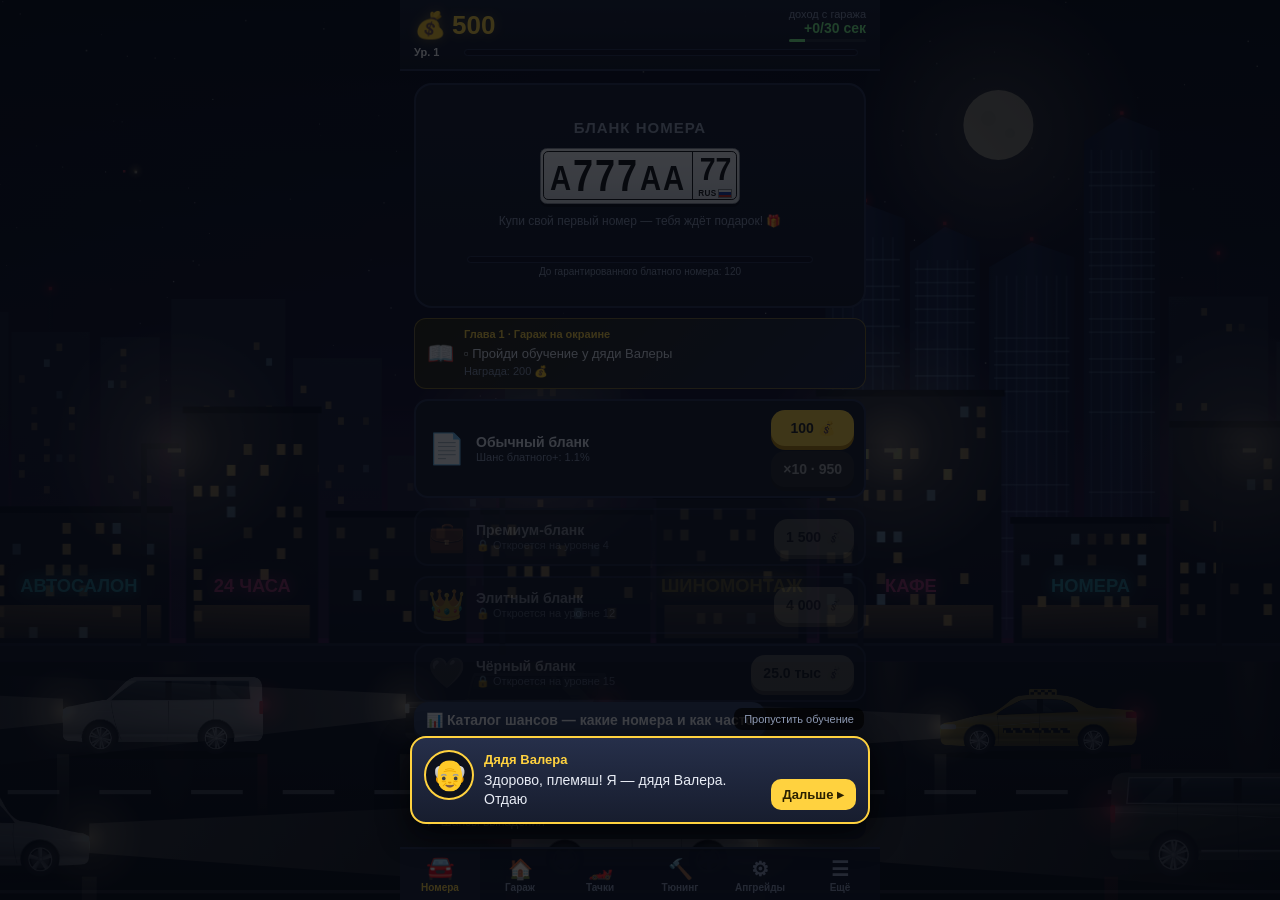
==== tg/index.html @ 0be0aeb3 "Новогоднее обновление: тизер с 1.12, событие 15.12–14.01 - ny.js / ny.css: тизер «Скоро Новый год», " ====
<!DOCTYPE html>
<html lang="ru">
<head>
<meta charset="utf-8">
<meta name="viewport" content="width=device-width,initial-scale=1,maximum-scale=1,user-scalable=no,viewport-fit=cover">
<title>Блатной номер</title>
<!-- Яндекс Метрика 114068034 — только в сборке tg (build.ps1); источник визита — из t.me/blatnoy_nomerbot/play?startapp=<метка> -->
<script>
window.TG_BUILD = true; window.YM_ID = 114068034;
(function (m, e, t, r, i, k, a) { m[i] = m[i] || function () { (m[i].a = m[i].a || []).push(arguments) }; m[i].l = 1 * new Date();
  for (var j = 0; j < document.scripts.length; j++) { if (document.scripts[j].src === r) return; }
  k = e.createElement(t), a = e.getElementsByTagName(t)[0], k.async = 1, k.src = r, a.parentNode.insertBefore(k, a) })
  (window, document, "script", "https://mc.yandex.ru/metrika/tag.js?id=114068034", "ym");
(function () {
  // источник: startapp из ссылки t.me/…?startapp=…, или ?from=remind1..3 из напоминаний бота
  var h = new URLSearchParams(location.hash.slice(1)), src = h.get("tgWebAppStartParam") || new URLSearchParams(location.search).get("from") || "direct";
  ym(114068034, "init", { ssr: true, webvisor: true, clickmap: true, accurateTrackBounce: true, trackLinks: true, params: { src: src, tg_platform: h.get("tgWebAppPlatform") || "?" } });
})();
</script>
<noscript><div><img src="https://mc.yandex.ru/watch/114068034" style="position:absolute; left:-9999px;" alt=""></div></noscript>
<link rel="stylesheet" href="style.css?v=202611230025">
<link rel="stylesheet" href="cars.css?v=202611230025">
<link rel="stylesheet" href="ny.css?v=202611230025">
</head>
<body>
<div id="bg"></div>
<canvas id="fx"></canvas>

<div id="app">
  <header>
    <div class="hrow">
      <div class="coins" id="coinsBox"><span class="ico">💰</span><span id="coins">0</span></div>
      <div class="inc"><span data-i18n>доход с гаража</span><br><b id="inc">0/30 сек</b><i class="paybar"><i id="payBar"></i></i></div>
    </div>
    <div class="lvl">
      <span class="lvlnum" id="lvlnum">Ур. 1</span>
      <div class="bar"><i id="xpbar"></i></div>
      <span class="pts" id="ptsLabel"></span>
    </div>
    <div class="pills" id="pills"></div>
  </header>

  <main id="main">
    <!-- КУПИТЬ -->
    <section class="tab on" id="tab-buy">
      <div class="stage" id="stage">
        <div class="tier t0" id="tier">Бланк номера</div>
        <div id="plateBox"></div>
        <div class="note" id="note"></div>
        <div class="pity"><div class="bar"><i id="pitybar"></i></div><small id="pitytxt"></small></div>
      </div>
      <div class="row" id="resolveRow" style="display:none">
        <button class="btn alt" data-act="sellPending" id="btnSell">Продать</button>
        <button class="btn green" data-act="keepPending" data-i18n>В гараж</button>
      </div>
      <div id="mergeBar" style="display:none"></div>
      <div class="goal" id="goal"></div>
      <div id="subs"></div>
      <div id="packs"></div>
      <div class="row">
        <button class="btn alt" id="btnTaxi" data-act="taxi">🚕 Таксовать</button>
        <button class="btn alt" id="btnAd" data-act="ad">🎁 Бонус (реклама)</button>
        <button class="btn star" id="btnShop" data-act="shop" style="display:none">⭐ Магазин</button>
      </div>
      <button class="btn alt" id="btnBuff" data-act="buffAd">🔥 Доход ×2 на 5 мин (реклама)</button>
      <details class="odds"><summary data-i18n>Шансы выпадения</summary><div id="odds"></div></details>
    </section>

    <section class="tab" id="tab-garage"></section>
    <section class="tab" id="tab-cars"></section>
    <section class="tab" id="tab-forge"></section>
    <section class="tab" id="tab-orders"></section>
    <section class="tab" id="tab-up"></section>
    <section class="tab" id="tab-more"></section>
  </main>

  <nav id="nav">
    <button data-tab="buy" class="on"><span>🚘</span><b data-i18n>Номера</b></button>
    <button data-tab="garage"><span>🏠</span><b data-i18n>Гараж</b></button>
    <button data-tab="cars"><span>🏎️</span><b data-i18n>Тачки</b><em id="carsDot"></em></button>
    <button data-tab="forge"><span>🔨</span><b data-i18n>Тюнинг</b></button>
    <button data-tab="orders"><span>📋</span><b data-i18n>Заказы</b><em id="orderDot"></em></button>
    <button data-tab="up"><span>⚙</span><b data-i18n>Апгрейды</b></button>
    <button data-tab="more"><span>☰</span><b data-i18n>Ещё</b><em id="moreDot"></em></button>
  </nav>
</div>

<div id="vignette"></div>
<div id="big"></div>
<div id="jp" class="hidden"></div>
<div id="buyer" class="hidden">🚘</div>
<div id="toasts"></div>
<div id="modal" class="hidden"><div class="mbox" id="mbox"></div></div>
<div id="adwait" class="hidden">📺</div>
<div id="menu" class="hidden"></div>
<div id="talk" class="hidden"><div class="tk-dim"></div><div class="tk-hole"></div><div class="tk-finger">👆</div>
  <div class="tk-box bottom"><div class="tk-ava"></div><div class="tk-body"><b class="tk-name"></b><p class="tk-text"></p></div>
    <button class="tk-next" data-i18n>Дальше ▸</button><button class="tk-skip" data-i18n>Пропустить обучение</button></div></div>

<script src="i18n.js?v=202611230025"></script>
<script src="platform.js?v=202611230025"></script>
<script src="bg-city.js?v=202611230025"></script>
<script src="game.js?v=202611230025"></script>
<script src="cars.js?v=202611230025"></script>
<script src="ny.js?v=202611230025"></script>
</body>
</html>
---- tg/style.css ----
:root{--bg:#0b0e16;--card:#161b29;--card2:#1e2536;--line:#2a3350;--txt:#e8ecf5;--dim:#8d99b3;--gold:#ffd23f;
  --t0:#9aa5b8;--t1:#4fc3f7;--t2:#b388ff;--t3:#ffb300;--t4:#ff3d71;--t5:#5ef2ff;--ok:#43c76b}
*{box-sizing:border-box;-webkit-tap-highlight-color:transparent;user-select:none;-webkit-user-select:none;-webkit-touch-callout:none}
html,body{margin:0;height:100%;background:var(--bg);color:var(--txt);font-family:Arial,Helvetica,sans-serif;overflow:hidden;overscroll-behavior:none}
.hidden{display:none!important}
/* ползунки прокрутки во всей игре: тонкие, золотистые, без стрелок и белой дорожки */
::-webkit-scrollbar{width:6px;height:6px}
::-webkit-scrollbar-track,::-webkit-scrollbar-corner{background:transparent}
::-webkit-scrollbar-thumb{background:linear-gradient(#ffd23f99,#ffb30066);border-radius:6px}
::-webkit-scrollbar-thumb:hover{background:#ffd23fcc}
::-webkit-scrollbar-button{display:none;width:0;height:0}
@supports not selector(::-webkit-scrollbar){*{scrollbar-width:thin;scrollbar-color:#ffd23f80 transparent}}
/* пока площадка ищет и показывает рекламу, игра не принимает нажатия */
#adwait{position:fixed;inset:0;z-index:90;background:#000a;display:flex;align-items:center;justify-content:center;font-size:44px;animation:adpulse 1s infinite alternate}
@keyframes adpulse{from{opacity:.6}to{opacity:1}}

/* ---------- фон и эффекты ---------- */
#bg{position:fixed;inset:0;z-index:0;background:
  radial-gradient(circle at 20% 10%,#24305a55,transparent 50%),
  radial-gradient(circle at 85% 80%,#4a1f5c44,transparent 55%),var(--bg);animation:bgmove 18s ease-in-out infinite alternate}
@keyframes bgmove{to{filter:hue-rotate(40deg);background-position:30px 20px}}
#fx{position:fixed;inset:0;width:100%;height:100%;z-index:50;pointer-events:none}
#vignette{position:fixed;inset:0;z-index:40;pointer-events:none;opacity:0;box-shadow:inset 0 0 120px 30px var(--vc,#fff)}
#vignette.on{animation:vig .9s ease-out}
@keyframes vig{0%{opacity:.95}100%{opacity:0}}
#big{position:fixed;left:0;right:0;top:32%;text-align:center;z-index:60;pointer-events:none;font-size:46px;font-weight:900;letter-spacing:2px;
  opacity:0;text-shadow:0 0 20px currentColor,0 4px 0 #0008}
#big.on{animation:bigtxt 2s ease-out}
@keyframes bigtxt{0%{opacity:0;transform:scale(.3) rotate(-6deg)}15%{opacity:1;transform:scale(1.25) rotate(2deg)}30%{transform:scale(1)}80%{opacity:1}100%{opacity:0;transform:scale(1.1) translateY(-30px)}}
.shake{animation:shake .5s}
.shake2{animation:shake .9s}
@keyframes shake{0%,100%{transform:translate(0)}10%{transform:translate(-8px,4px)}20%{transform:translate(7px,-5px)}30%{transform:translate(-6px,-4px)}40%{transform:translate(6px,5px)}50%{transform:translate(-4px,2px)}60%{transform:translate(4px,-2px)}80%{transform:translate(-2px,1px)}}

/* ---------- каркас ---------- */
#app{position:relative;z-index:10;max-width:480px;height:100%;margin:0 auto;display:flex;flex-direction:column}
header{padding:calc(8px + env(safe-area-inset-top)) 14px 6px;background:linear-gradient(#1b2133ee,#121726ee);border-bottom:2px solid var(--line)}
.hrow{display:flex;justify-content:space-between;align-items:center}
.coins{font-size:26px;font-weight:bold;color:var(--gold);display:flex;align-items:center;gap:6px;text-shadow:0 0 12px #ffd23f55}
.coins .ico{display:inline-block}
.coins.bump .ico{animation:bump .25s}
@keyframes bump{50%{transform:scale(1.5) rotate(15deg)}}
.inc{font-size:11px;color:var(--dim);text-align:right}
.inc b{color:#7dff8a;font-size:14px}
.lvl{display:flex;align-items:center;gap:8px;margin-top:4px;font-size:11px;color:var(--dim)}
.lvlnum{font-weight:bold;color:#fff;min-width:42px}
.bar{flex:1;height:7px;background:#0d1120;border-radius:5px;overflow:hidden;border:1px solid #2a3350}
.bar i{display:block;height:100%;width:0;background:linear-gradient(90deg,#4fc3f7,#b388ff);border-radius:5px;transition:width .4s}
.pts{color:#ffb300;font-weight:bold}
.pills{display:flex;gap:6px;flex-wrap:wrap;margin-top:5px;min-height:0}
.pill{font-size:11px;font-weight:bold;padding:3px 9px;border-radius:12px;background:#2a3350;animation:pillin .3s}
.pill.buff{background:#4a3a00;color:#ffd23f;box-shadow:0 0 10px #ffd23f66}
.pill.mkt{background:#06324a;color:#7fd6ff}
@keyframes pillin{from{transform:scale(.5);opacity:0}}
main{flex:1;overflow-y:auto;padding:12px 14px 8px;-webkit-overflow-scrolling:touch;overscroll-behavior:contain}
nav{display:flex;background:#121726f2;border-top:2px solid var(--line);padding-bottom:env(safe-area-inset-bottom)}
nav button{flex:1;position:relative;background:none;border:0;color:var(--dim);font:bold 11px Arial;padding:8px 0 7px;cursor:pointer;transition:.2s}
nav button.on{color:var(--gold);background:#1b2133}
nav button span{display:block;font-size:20px;margin-bottom:1px;transition:transform .2s}
nav button.on span{transform:translateY(-2px) scale(1.15)}
nav em{position:absolute;top:5px;right:22%;width:9px;height:9px;border-radius:50%;background:#ff3d71;display:none;animation:pulse 1s infinite}
nav em.on{display:block}
.tab{display:none}
.tab.on{display:block;animation:tabin .25s ease-out}
@keyframes tabin{from{opacity:0;transform:translateY(10px)}}
h2{margin:2px 0 10px;font-size:18px}
h3{margin:0 0 3px;font-size:15px}
.hint{font-size:11px;color:#5d6882;text-align:center;margin:12px 0;line-height:1.4}
small{color:var(--dim);font-size:11px}

/* ---------- кнопки ---------- */
.btn{font:bold 16px Arial;border:0;border-radius:14px;padding:13px;width:100%;cursor:pointer;background:var(--gold);color:#222;box-shadow:0 4px 0 #b8860b;margin-top:10px;transition:filter .15s}
.btn:active{transform:translateY(3px);box-shadow:0 1px 0 #b8860b}
.btn.alt{background:#34415f;color:#fff;box-shadow:0 4px 0 #222c44}
.btn.green{background:var(--ok);box-shadow:0 4px 0 #26803e;color:#0b2a14}
.btn.red{background:#e0475b;box-shadow:0 4px 0 #8c2030;color:#fff}
.btn.sm{font-size:14px;padding:10px 12px;width:auto;margin:0;white-space:nowrap}
.btn:disabled{filter:grayscale(.8) brightness(.65);cursor:default}
.btn.ready{animation:readypulse 1.4s infinite}
@keyframes readypulse{50%{filter:brightness(1.2);transform:scale(1.015)}}
.row{display:flex;gap:10px}.row .btn{margin-top:10px}

/* ---------- номерной знак ---------- */
.plate{display:inline-flex;align-items:stretch;position:relative;background:#fff;color:#111;border:3px solid #111;border-radius:9px;font-weight:bold;
  height:var(--ph,56px);font-size:var(--pf,34px);line-height:1;overflow:hidden;box-shadow:0 3px 0 #0006}
.plate .m{padding:0 .28em;display:flex;align-items:center;gap:.02em}
.plate .c{display:inline-block;min-width:.62em;text-align:center}
.plate .r{border-left:3px solid #111;padding:0 .22em;display:flex;flex-direction:column;align-items:center;justify-content:center;min-width:2.1em}
.plate .r b{font-size:.62em}.plate .r i{font-style:normal;font-size:.26em;letter-spacing:.1em}
.plate.small{--ph:34px;--pf:20px;border-width:2px}
.plate.mini{--ph:26px;--pf:14px;border-width:2px;border-radius:6px}
.plate.rolling .c{animation:flick .08s infinite}
@keyframes flick{50%{opacity:.55;transform:translateY(2px)}}
.plate .c.stop{animation:stopc .3s}
@keyframes stopc{0%{transform:scale(1.7);color:#e0475b}100%{transform:scale(1)}}
.plate.p1{box-shadow:0 0 18px var(--t1)}
.plate.p2{box-shadow:0 0 24px var(--t2)}
.plate.p3{box-shadow:0 0 32px var(--t3);border-color:#7a5200}
.plate.p4{box-shadow:0 0 40px var(--t4);border-color:#800030;animation:rainbow 2.5s linear infinite}
/* суперлегенда (спецсерия «АМР» 97): свечение в цветах триколора */
.plate.p5{border-color:#0d3a8c;animation:tricolor 2.4s linear infinite}
@keyframes tricolor{0%,100%{box-shadow:0 0 34px #fff,0 0 60px var(--t5)}33%{box-shadow:0 0 34px #2f6bff,0 0 60px #2f6bff}66%{box-shadow:0 0 34px #ff3344,0 0 60px #ff3344}}
.plate.p3::after,.plate.p4::after,.plate.p5::after{content:"";position:absolute;top:0;bottom:0;width:30%;left:-40%;background:linear-gradient(100deg,transparent,#fff9,transparent);animation:shine 2.2s infinite}
@keyframes shine{to{left:130%}}
@keyframes rainbow{to{filter:hue-rotate(360deg)}}
.pop{animation:pop .5s cubic-bezier(.2,1.6,.4,1)}
@keyframes pop{0%{transform:scale(.4);opacity:.3}100%{transform:scale(1);opacity:1}}

/* ---------- сцена ---------- */
.stage{background:linear-gradient(#171d2e,#121726);border-radius:18px;padding:16px 8px 12px;text-align:center;border:2px solid var(--line);min-height:225px;
  display:flex;flex-direction:column;align-items:center;justify-content:center;gap:9px;transition:box-shadow .4s,border-color .4s;position:relative;overflow:hidden}
.stage.g1{box-shadow:0 0 24px #4fc3f766;border-color:var(--t1)}
.stage.g2{box-shadow:0 0 34px #b388ff88;border-color:var(--t2)}
.stage.g3{box-shadow:0 0 46px #ffb300aa;border-color:var(--t3)}
.stage.g4{box-shadow:0 0 64px #ff3d71cc;border-color:var(--t4);animation:rainbow 2.5s linear infinite}
.stage.g5{border-color:var(--t5);animation:tricolor 2.4s linear infinite}
.tier{font-size:15px;font-weight:bold;letter-spacing:1px;text-transform:uppercase;min-height:20px}
.note{font-size:12px;color:var(--dim);max-width:300px;line-height:1.35;min-height:32px}
.t0{color:var(--t0)}.t1{color:var(--t1)}.t2{color:var(--t2)}.t3{color:var(--t3)}.t4{color:var(--t4)}.t5{color:var(--t5);text-shadow:0 0 10px var(--t5)}
.pity{width:80%;margin-top:2px}.pity small{display:block;margin-top:3px;font-size:10px}
.pity .bar i{background:linear-gradient(90deg,#ffb300,#ff3d71)}
.tier.in{animation:tierin .5s}
@keyframes tierin{from{transform:scale(2.2);opacity:0}}

/* ---------- паки ---------- */
.pack{display:flex;align-items:center;gap:10px;background:var(--card);border:2px solid var(--line);border-radius:14px;padding:9px 10px;margin-top:10px}
.pack.locked{opacity:.5}
.pack .pi{font-size:30px;width:40px;text-align:center}
.pack .pt{flex:1;min-width:0}.pack .pt b{font-size:14px}.pack .pt small{display:block}
.pack .btns{display:flex;flex-direction:column;gap:5px}
.odds{margin-top:12px;background:var(--card);border-radius:12px;padding:10px 14px;font-size:12px}
.odds summary{cursor:pointer;color:var(--dim)}
.orow{display:grid;grid-template-columns:1fr 60px;gap:2px 8px;margin-top:6px;align-items:center}
.orow .ob{height:5px;background:#0d1120;border-radius:3px;overflow:hidden;grid-column:1/3}.orow .ob i{display:block;height:100%}

/* ---------- списки ---------- */
.item{display:flex;align-items:center;gap:10px;background:var(--card);border-radius:12px;padding:8px 10px;margin-bottom:8px;animation:pillin .3s}
.item .info{flex:1;font-size:12px;color:var(--dim);min-width:0}
.item button{font:bold 12px Arial;border:0;border-radius:9px;padding:9px 10px;background:#34415f;color:#fff;cursor:pointer;flex:none;max-width:96px;line-height:1.25}
/* узкие телефоны (360px): номер и кнопка поменьше, иначе описание сжимается в колонку по слову */
@media (max-width:400px){.item{gap:8px;padding:8px}.item .plate.small{--ph:28px;--pf:16px}.item button{max-width:84px;padding:8px}}
.card{background:var(--card);border-radius:14px;padding:12px 14px;margin-bottom:10px;border:1px solid #232b40}
.subcard{margin-top:10px;border-color:#ffd23f66;background:linear-gradient(135deg,#1f2a4a,#161b29)}.subcard h3{margin:0}.subcard p{margin:4px 0 0;font-size:13px;color:var(--dim)}
.subbar{display:flex;align-items:center;gap:8px;margin-top:10px;padding:8px 10px;border-radius:12px;border:1px solid #ffd23f66;background:linear-gradient(135deg,#1f2a4a,#161b29);font-size:13px}
.subbar span{flex:1;color:var(--gold);font-weight:bold}.subbar .btn{flex:0 0 auto;font-size:13px;padding:8px 10px;box-shadow:0 3px 0 #26803e}
.subbtn{font-size:15px}.subbtn b{color:inherit;white-space:nowrap}
.btn.star{background:linear-gradient(135deg,#ffd23f,#ff9a3c);box-shadow:0 4px 0 #a8620f;color:#3a2200}
.shopbtn{display:flex;align-items:center;gap:10px;text-align:left}.shopbtn span{flex:1}.shopbtn small{display:block;font-weight:normal;font-size:12px;opacity:.85;margin-top:2px}
#jpShare{width:70%;max-width:280px;opacity:0;pointer-events:none;transition:opacity .4s;margin-top:8px}
#jpShare.on{opacity:1;pointer-events:auto}
.sale{font-style:normal;font-size:11px;background:#e0475b;color:#fff;padding:2px 6px;border-radius:6px;vertical-align:middle}
.toplist{text-align:left;padding:6px 10px}.toprow{display:flex;gap:8px;align-items:center;padding:7px 4px;border-bottom:1px solid #ffffff12;font-size:14px}
.toprow span{width:28px;text-align:center}.toprow b{flex:1;overflow:hidden;text-overflow:ellipsis;white-space:nowrap}.toprow i{font-style:normal;color:var(--gold)}
.toprow.me{background:#ffd23f22;border-radius:8px}
.quests .qrow{display:flex;align-items:center;gap:10px;padding:8px 0;border-bottom:1px solid #ffffff12;text-align:left}
.quests .qrow>div{flex:1}.quests .qrow b{font-size:14px}.quests .qrow small{display:block;font-size:12px;color:#8d99b3}
.quests .bar{height:6px;background:#0005;border-radius:4px;margin:5px 0 2px;overflow:hidden}.quests .bar i{display:block;height:100%;background:var(--ok)}
.quests .chest{border-bottom:0}
.admtabs{display:flex;flex-wrap:wrap;gap:6px;justify-content:center;margin:6px 0 10px}.admtabs .btn{box-shadow:none}
.adm{text-align:left}.adm h3{margin:16px 0 6px;font-size:15px}
.kpis{display:grid;grid-template-columns:repeat(3,1fr);gap:6px}.kpi{background:#0004;border-radius:10px;padding:8px 6px;text-align:center}
.kpi b{display:block;font-size:18px;color:var(--gold)}.kpi small{font-size:11px;color:#8d99b3;line-height:1.2;display:block}
.chart{display:flex;align-items:flex-end;gap:3px;height:140px;padding-top:16px;border-bottom:1px solid #ffffff22}
.chart .col{flex:1;height:100%;display:flex;flex-direction:column;justify-content:flex-end;align-items:center;position:relative}
.chart .stack{width:100%;display:flex;flex-direction:column-reverse;border-radius:4px 4px 0 0;overflow:hidden;min-height:0}.chart .stack span{display:block;min-height:2px}
.chart .num{font-style:normal;font-size:10px;color:#cfd6e6}.chart small{position:absolute;bottom:-16px;font-size:9px;color:#8d99b3}
.chart em{position:absolute;bottom:-29px;font-style:normal;font-size:8px;color:var(--gold);white-space:nowrap}
.legend{display:flex;flex-wrap:wrap;gap:10px;margin-top:34px;font-size:12px}.legend i{display:inline-block;width:10px;height:10px;border-radius:3px;margin-right:4px;vertical-align:middle}
.admrow{display:flex;align-items:center;gap:8px;padding:8px 2px;border-bottom:1px solid #ffffff12;font-size:14px}
.admrow>span:first-child,.admrow>div{flex:1;min-width:0}.admrow small{color:#8d99b3;font-size:12px}.admrow>div small{display:block}
.admrow.player{cursor:pointer}.gifts{display:flex;flex-wrap:wrap;gap:6px;padding:8px 0 10px}.gifts small{width:100%;color:#8d99b3}
.admsearch{display:flex;gap:6px}.admsearch input,.adm textarea,.adm input{flex:1;width:100%;background:#0006;color:#fff;border:1px solid var(--line);border-radius:10px;padding:10px;font:inherit;font-size:14px;margin-bottom:8px;box-sizing:border-box}
.adm input,.adm textarea{user-select:text;-webkit-user-select:text}
.cheats{display:flex;flex-wrap:wrap;gap:6px}.cheats .btn{flex:1 1 45%}
.btn.star.shopbtn small{color:#5a3500;opacity:1}
.shopbtn b{white-space:nowrap;background:#0006;color:#ffd23f;padding:6px 9px;border-radius:9px}
.card.done{border-color:var(--ok)}
.card p{margin:0 0 8px;font-size:12px;color:var(--dim);line-height:1.35}
.card .btn{margin-top:4px}
.ser{display:flex;align-items:center;gap:10px;padding:7px 0;border-bottom:1px solid #232b40;font-size:13px}
.ser:last-child{border:0}.ser .nm{width:72px;font-weight:bold;font-size:15px}.ser .ds{flex:1;color:var(--dim);font-size:12px}
.lock{opacity:.35;filter:grayscale(1)}
.chips{display:flex;gap:6px;flex-wrap:wrap;margin-bottom:8px}
.chip{font:bold 12px Arial;border:0;border-radius:14px;padding:7px 11px;background:#2a3350;color:#fff;cursor:pointer}
.stat{display:flex;justify-content:space-between;padding:5px 0;font-size:13px;border-bottom:1px solid #232b40}
.stat:last-child{border:0}.stat b{color:var(--gold)}
.ach{display:flex;gap:10px;align-items:center;padding:7px 0;border-bottom:1px solid #232b40;font-size:13px}
.ach:last-child{border:0}.ach .ai{font-size:22px;width:30px;text-align:center}.ach div:nth-child(2){flex:1}
.ach small{display:block}
.setrow{display:flex;justify-content:space-between;align-items:center;padding:7px 0;font-size:14px}
.setrow select{background:#2a3350;color:#fff;border:0;border-radius:8px;padding:7px;font-size:13px}
.tog{width:52px;height:28px;border-radius:14px;background:#34415f;position:relative;border:0;cursor:pointer;transition:.2s}
.tog::after{content:"";position:absolute;top:3px;left:3px;width:22px;height:22px;border-radius:50%;background:#fff;transition:.2s}
.tog.on{background:var(--ok)}.tog.on::after{left:27px}
.timer{font-weight:bold;color:var(--gold)}

.goal{display:flex;gap:10px;align-items:center;background:#1d2540;border:1px dashed #4a5a8a;border-radius:12px;padding:8px 12px;margin-top:10px;font-size:13px;line-height:1.35}
.goal span{font-size:22px}
.tl{font-size:12px;color:#cfd6e6;padding:6px 0 6px 12px;border-left:2px solid #34415f;margin-left:4px;line-height:1.4}
.tl b{color:#ffd23f}
.item [data-act=plateInfo]:active{opacity:.7}

/* ---------- мастерская («апгрейдер») ---------- */
.ug{display:flex;flex-direction:column;gap:10px}
.ug-row{display:grid;grid-template-columns:1fr 1fr;gap:10px}
.ug-card{background:linear-gradient(160deg,#181a24,#0d0f15);border:1px solid #262a3a;border-radius:16px;padding:8px 8px 10px;min-height:170px;display:flex;flex-direction:column;align-items:center;gap:6px;position:relative;overflow:hidden}
.ug-card.rw{background:linear-gradient(160deg,#2a1218,#0d0f15);border-color:#4a2030}
.ug-card.rw.rt1{background:linear-gradient(160deg,#10283a,#0d0f15);border-color:#1f4a66}
.ug-card.rw.rt2{background:linear-gradient(160deg,#241a42,#0d0f15);border-color:#4a3a86}
.ug-card.rw.rt3{background:linear-gradient(160deg,#3a2a08,#0d0f15);border-color:#8a6410}
.ug-card.rw.rt4{background:linear-gradient(160deg,#4a0f26,#0d0f15);border-color:#b8204a;box-shadow:0 0 24px #ff3d7144}
.ug-card.rw.rt5{background:linear-gradient(160deg,#0a2f4a,#0d0f15);border-color:#2fb8d0;box-shadow:0 0 24px #5ef2ff44}
.ug-t{font-size:11px;color:#7a829c;letter-spacing:1px;text-transform:uppercase;align-self:flex-start;padding-left:4px}
.ug-body{flex:1;display:flex;flex-direction:column;align-items:center;justify-content:center;gap:5px;width:100%}
.ug-sum{font-size:16px;font-weight:bold;color:#ffd23f}
.ug-sum i,.fv i{font-style:normal;display:inline-block;width:.8em;height:.8em;border-radius:50%;background:radial-gradient(circle at 35% 35%,#ffe27a,#d99a00);font-size:0;vertical-align:-1px}
.fempty{color:#6b7390;font-size:12px;text-align:center;line-height:1.4}
.fmore{font-size:11px;color:#8d99b3}
.rtier{font-size:12px;font-weight:bold;text-transform:uppercase;letter-spacing:1px}
.rmult{font-size:20px;font-weight:bold;color:#ffd23f;min-height:24px;text-shadow:0 0 10px #ffd23f66}
.plate.mid{--ph:32px;--pf:17px;border-width:2px;border-radius:7px}
.gauge{position:relative;width:min(300px,86vw);aspect-ratio:1;margin:4px auto;border-radius:50%}
.gauge svg{width:100%;height:100%;display:block;filter:drop-shadow(0 10px 24px #000a)}
.ghub{position:absolute;inset:0;display:flex;flex-direction:column;align-items:center;justify-content:center;pointer-events:none;gap:2px;padding-top:6px}
.gnum{font-size:44px;font-weight:900;letter-spacing:1px;color:#6b7390;text-shadow:0 0 18px currentColor;font-variant-numeric:tabular-nums}
.glab{font-size:15px;font-weight:bold;letter-spacing:.5px}
.gauge::before{content:"";position:absolute;inset:6%;border-radius:50%;background:conic-gradient(from 0deg,transparent,#ffd23f33,transparent 30%);opacity:0;pointer-events:none}
.gauge.spinning::before{opacity:1;animation:gspin 1.1s linear infinite}
@keyframes gspin{to{transform:rotate(360deg)}}
.gauge.spinning svg{animation:gpulse .5s ease-in-out infinite alternate}
@keyframes gpulse{to{filter:drop-shadow(0 0 22px #ffd23faa)}}
.gauge.gwin svg{animation:gwin 1s ease-out}
.gauge.glose svg{animation:glose 1s ease-out}
@keyframes gwin{0%,50%{filter:drop-shadow(0 0 46px #43e07a)}100%{filter:drop-shadow(0 10px 24px #000a)}}
@keyframes glose{0%,50%{filter:drop-shadow(0 0 46px #ff2d3d)}100%{filter:drop-shadow(0 10px 24px #000a)}}
.ug-slider{background:linear-gradient(160deg,#181a24,#0d0f15);border:1px solid #262a3a;border-radius:14px;padding:10px 14px}
.ug-sl-top{display:flex;justify-content:space-between;font-size:12px;color:#8d99b3;margin-bottom:6px}.ug-sl-top b{color:#ffd23f}
#fslider{-webkit-appearance:none;appearance:none;width:100%;height:6px;border-radius:4px;background:linear-gradient(90deg,#8a6410,#ffd23f);outline:none}
#fslider::-webkit-slider-thumb{-webkit-appearance:none;width:24px;height:24px;border-radius:50%;background:#ffd23f;border:3px solid #fff;box-shadow:0 0 12px #ffd23f}
#fslider::-moz-range-thumb{width:20px;height:20px;border-radius:50%;background:#ffd23f;border:3px solid #fff}
#fslider:disabled{opacity:.35}
.ug-presets{display:grid;grid-template-columns:repeat(8,1fr);gap:6px}
.ug-presets button{font:bold 12px Arial;color:#fff;background:#1b1e2a;border:1px solid #2b3042;border-radius:9px;padding:9px 0;cursor:pointer}
.ug-presets button.pc{border-color:#2d4a2f;color:#9be34a}
.ug-presets button:active{background:#2b3042}
.ug-go{display:flex;align-items:center;justify-content:center;gap:10px;width:100%;font:bold 20px Arial;color:#2a2000;border:0;border-radius:16px;padding:16px;cursor:pointer;
  background:linear-gradient(#ffe45c,#f2b705);box-shadow:0 5px 0 #a87a00,0 0 26px #ffd23f44;transition:filter .2s}
.ug-go:active{transform:translateY(3px);box-shadow:0 2px 0 #a87a00}
.ug-go:disabled{filter:grayscale(1) brightness(.5);box-shadow:none}
.ug-go.ready{animation:readypulse 1.4s infinite}
.ug-seg{display:flex;gap:6px;background:#10121a;border-radius:12px;padding:4px}
.ug-seg button{flex:1;font:bold 13px Arial;color:#8d99b3;background:none;border:0;border-radius:9px;padding:10px 4px;cursor:pointer}
.ug-seg button.on{background:#ffd23f;color:#2a2000}
.ug-grid{display:grid;grid-template-columns:1fr 1fr;gap:8px}
.fcard{position:relative;background:radial-gradient(circle at 50% 30%,var(--cg,#2a2d3a),#0e1016 75%);border:2px solid var(--cb,#2b3042);border-radius:14px;padding:22px 6px 8px;text-align:center;cursor:pointer;display:flex;flex-direction:column;align-items:center;gap:7px;transition:transform .15s,box-shadow .2s}
.fcard:active{transform:scale(.96)}
.fcard.t0b{--cg:#2a2f3c;--cb:#3b4252}.fcard.t1b{--cg:#14354a;--cb:#2a6f96}.fcard.t2b{--cg:#2e2352;--cb:#6a4fc0}.fcard.t3b{--cg:#4a3408;--cb:#d19a14}.fcard.t4b{--cg:#541230;--cb:#e0305f}.fcard.t5b{--cg:#0a3550;--cb:#3fd6ee}
.fcard.on{box-shadow:0 0 0 2px #ffd23f,0 0 20px #ffd23f66;background:radial-gradient(circle at 50% 30%,#5a4a10,#0e1016 75%)}
.fv{position:absolute;top:6px;left:8px;font-size:11px;font-weight:bold;color:#ffd23f}
.fn{font-size:11px;font-weight:bold;color:#fff}
.fb{position:absolute;top:6px;right:8px;font-size:11px;font-weight:bold}
.fchk{position:absolute;right:8px;bottom:8px;width:24px;height:24px;border-radius:50%;background:#ffd23f;color:#2a2000;font-weight:bold;display:none;align-items:center;justify-content:center}
.fcard.on .fchk{display:flex;animation:pop .3s}nav button{font-size:10px}

/* ---------- джекпот (блатной / легенда) ---------- */
#jp{position:fixed;inset:0;z-index:38;display:flex;flex-direction:column;align-items:center;justify-content:center;gap:14px;overflow:hidden;
  background:radial-gradient(circle at 50% 45%,var(--jbg,#2a1740) 0,#07060d 70%);opacity:0;transition:opacity .35s;padding:20px;text-align:center;cursor:pointer}
#jp.on{opacity:1}
.jp-icon{font-size:96px;line-height:1;filter:drop-shadow(0 0 26px var(--jc)) drop-shadow(0 6px 0 #0008)}
.jp-rays{position:absolute;left:50%;top:45%;width:230vmax;height:230vmax;margin:-115vmax 0 0 -115vmax;pointer-events:none;
  background:repeating-conic-gradient(from 0deg,color-mix(in srgb,var(--jc) 28%,transparent) 0 7deg,transparent 7deg 15deg);
  -webkit-mask-image:radial-gradient(circle,#000 0,transparent 30%);mask-image:radial-gradient(circle,#000 0,transparent 30%);animation:jpspin 22s linear infinite}
#jp.legend .jp-rays{animation-duration:9s}
@keyframes jpspin{to{transform:rotate(360deg)}}
.jp-flash{position:absolute;inset:0;background:#fff;opacity:0;pointer-events:none}
.jp-flash.go{animation:jpflash .8s ease-out}
@keyframes jpflash{0%{opacity:.95}100%{opacity:0}}
.jp-top{position:relative;font-size:16px;letter-spacing:2px;color:#b9a8d8;text-transform:uppercase;transition:opacity .3s}
.jp-strip-wrap{position:relative;width:100%;max-width:480px;height:112px;overflow:hidden;border-top:2px solid #ffffff22;border-bottom:2px solid #ffffff22;background:#0008;
  -webkit-mask-image:linear-gradient(90deg,transparent,#000 15%,#000 85%,transparent);mask-image:linear-gradient(90deg,transparent,#000 15%,#000 85%,transparent);transition:opacity .4s,transform .5s,height .5s}
.jp-strip-wrap.gone{opacity:0;height:0;border:0;margin:0;pointer-events:none;position:absolute}
.jp-strip{display:flex;position:absolute;left:0;top:10px;will-change:transform}
.jp-card{flex:0 0 106px;height:92px;margin:0 3px;border-radius:12px;border:2px solid var(--cc);background:linear-gradient(160deg,color-mix(in srgb,var(--cc) 35%,#10101a),#0c0c14);
  display:flex;align-items:center;justify-content:center;font-weight:bold;font-size:15px;color:var(--cc);text-shadow:0 0 12px var(--cc);box-shadow:0 0 14px color-mix(in srgb,var(--cc) 40%,transparent) inset}
.jp-mark{position:absolute;left:50%;top:0;bottom:0;width:3px;margin-left:-1.5px;background:#ffd23f;z-index:3;box-shadow:0 0 14px #ffd23f}
.jp-card{text-align:center;line-height:1.1;padding:0 4px;font-size:14px}
.jp-strip-wrap.roll{width:min(420px,calc(100vw - 48px));max-width:none;margin:6px auto 4px;border-radius:12px}   /* #plateBox сжимается по содержимому — ширина задаётся явно */
.jp-card{transition:transform .25s,box-shadow .25s}
.jp-card.win{transform:scale(1.07);box-shadow:0 0 24px var(--cc),0 0 14px color-mix(in srgb,var(--cc) 40%,transparent) inset}
.jp-title{position:relative;font-size:clamp(40px,13vw,62px);font-weight:900;color:var(--jc);letter-spacing:2px;text-shadow:0 0 26px var(--jc),0 4px 0 #0009;height:0;opacity:0;overflow:visible;white-space:nowrap}
.jp-title.on{height:auto;opacity:1}
.jp-title span{display:inline-block;opacity:0}
.jp-title.on span{animation:letterin .55s cubic-bezier(.2,1.8,.4,1) forwards}
.jp-title.instant span{animation:none;opacity:1}
#jp.legend .jp-title.on{animation:rainbow 2.4s linear infinite}
#jp.super .jp-title{font-size:clamp(28px,9vw,50px);color:#fff;text-shadow:0 3px 0 #2f6bff,0 6px 0 #ff3344,0 0 26px #5ef2ff}
#jp.super .jp-title.on{animation:none}
@keyframes letterin{0%{opacity:0;transform:translateY(-60px) scale(2.4) rotate(-12deg)}100%{opacity:1;transform:none}}
.jp-plate{position:relative;opacity:0;transform:perspective(600px) rotateY(90deg) scale(.5)}
.jp-plate.on{opacity:1;animation:jpflip .9s cubic-bezier(.2,1.2,.3,1) forwards}
.jp-plate.instant{animation:none;transform:none}
@keyframes jpflip{0%{transform:perspective(600px) rotateY(90deg) scale(.5)}70%{transform:perspective(600px) rotateY(-12deg) scale(1.15)}100%{transform:perspective(600px) rotateY(0) scale(1)}}
.jp-plate .plate{--ph:68px;--pf:40px;border-width:4px;box-shadow:0 0 40px var(--jc),0 0 90px var(--jc)}
.jp-pricebox{position:relative;opacity:0;transform:translateY(20px);transition:opacity .4s,transform .4s;display:none}
.jp-pricebox.on{display:block;opacity:1;transform:none}
.jp-lbl{font-size:12px;letter-spacing:4px;color:#b9a8d8;margin-bottom:4px}
.odo{display:flex;justify-content:center;align-items:center;font-size:clamp(42px,13vw,64px);font-weight:900;color:#ffd23f;text-shadow:0 0 22px #ffd23f99,0 4px 0 #0008;font-variant-numeric:tabular-nums}
.odo-col{height:1.1em;overflow:hidden;width:.64em;position:relative;-webkit-mask-image:linear-gradient(transparent,#000 22%,#000 78%,transparent);mask-image:linear-gradient(transparent,#000 22%,#000 78%,transparent)}
.odo-strip{will-change:transform}
.odo-strip span{display:block;height:1.1em;line-height:1.1em;text-align:center}
.odo-sep{width:.25em}.odo-c{font-size:.7em;margin-left:.2em}
.jp-x{margin-top:4px;font-size:13px;color:#ffe9a8;font-weight:bold}
.jp-sub{font-size:12px;color:#9a8cb8;opacity:0;transition:opacity .5s;min-height:16px}
.jp-sub.on{opacity:1}
#jpBtn{width:70%;max-width:280px;opacity:0;pointer-events:none;transition:opacity .4s;margin-top:6px}
#jpBtn.on{opacity:1;pointer-events:auto;animation:readypulse 1.4s infinite}

/* ---------- прочее ---------- */
#toasts{position:fixed;left:0;right:0;top:64px;z-index:70;display:flex;flex-direction:column;align-items:center;gap:6px;pointer-events:none}
.toast{background:#000d;color:#fff;padding:8px 16px;border-radius:20px;font-size:13px;max-width:92%;text-align:center;animation:toastin 2.6s forwards;border:1px solid #fff2}
@keyframes toastin{0%{opacity:0;transform:translateY(-14px) scale(.8)}10%{opacity:1;transform:none}85%{opacity:1}100%{opacity:0;transform:translateY(-8px)}}
/* стартовое меню (обязательно для каталога ВК Игр, п. 4.2.10) */
#menu{position:fixed;inset:0;z-index:80;background:radial-gradient(circle at 50% 30%,#232b45,#090c16 75%);display:flex;flex-direction:column;align-items:center;justify-content:center;gap:6px;padding:calc(20px + env(safe-area-inset-top)) 24px calc(20px + env(safe-area-inset-bottom));animation:fade .25s;text-align:center}
#menu .mlogo{font-size:72px;line-height:1;filter:drop-shadow(0 6px 18px #ffd23f55)}
#menu h1{margin:8px 0 2px;font:900 34px Arial;color:var(--gold);letter-spacing:1px;text-shadow:0 3px 0 #7a5a00}
#menu .msub{color:#aab4cc;font-size:14px;margin-bottom:18px}
#menu .btn{max-width:320px}
#menu .mfoot{margin-top:18px;color:#6f7a93;font-size:12px;max-width:320px}
.howto{text-align:left;font-size:14px;color:#cfd6e6;line-height:1.45}.howto p{margin:0 0 9px}
#modal{position:fixed;inset:0;z-index:65;background:#05070dd9;display:flex;align-items:center;justify-content:center;padding:14px;backdrop-filter:blur(3px);animation:fade .2s}
@keyframes fade{from{opacity:0}}
.mbox{width:100%;max-width:400px;max-height:92vh;overflow-y:auto;background:var(--card);border:2px solid var(--line);border-radius:18px;padding:16px;animation:pop .35s cubic-bezier(.2,1.5,.4,1);text-align:center}
.mbox h2{margin-bottom:6px}
.grid{display:grid;grid-template-columns:repeat(2,1fr);gap:8px;margin:10px 0}
.grid .plate{justify-self:center}
.days{display:grid;grid-template-columns:repeat(7,1fr);gap:4px;margin:12px 0}
.day{background:#232b40;border-radius:8px;padding:6px 0;font-size:10px;color:var(--dim)}
.day b{display:block;font-size:14px;color:#fff}
.day.cur{background:var(--gold);color:#222}.day.cur b{color:#222}
.day.got{background:#26803e;color:#cfc}
#buyer{position:fixed;top:30%;left:-80px;z-index:45;font-size:54px;cursor:pointer;filter:drop-shadow(0 0 14px gold);animation:drive 7s linear forwards;pointer-events:auto}
#buyer.go{animation:none}
@keyframes drive{to{left:110vw}}
.float{position:fixed;z-index:55;pointer-events:none;font-weight:bold;font-size:18px;color:var(--gold);text-shadow:0 2px 0 #000a;animation:floatup .9s ease-out forwards}
@keyframes floatup{to{transform:translateY(-60px);opacity:0}}
@keyframes pulse{50%{transform:scale(1.4)}}
#mini{display:block;margin:8px auto;border-radius:12px;background:#10182a;touch-action:none;width:100%;max-width:340px;border:2px solid var(--line)}
/* низкое горизонтальное окно (CrazyGames на ПК): поле мини-игры ужимается по высоте, чтобы влезть без прокрутки */
@media (max-height:640px){#mini{width:auto;height:calc(92vh - 150px);aspect-ratio:340/440}}
.stage.rolling{animation:vib .12s infinite}
@keyframes vib{50%{transform:translateX(1.5px)}}

/* ---------- слияние, коллекция, цель ---------- */
#bg::after{content:"";position:absolute;inset:0;background:#0b0e16;opacity:.45;pointer-events:none}   /* живой фон приглушён, чтобы не спорил с кнопками */
#mergeBar{margin-top:10px}
.mergebtn{width:100%;background:linear-gradient(135deg,#7c4dff,#ff3d71);color:#fff;font-size:15px}
.mergeinfo{display:flex;align-items:center;gap:10px;background:#161b29;border:1px solid var(--line);border-radius:12px;padding:8px 12px;font-size:12px;color:var(--dim);line-height:1.3}
.mdots{display:flex;gap:4px;flex:none}
.mdots i{width:14px;height:14px;border-radius:4px;border:2px solid var(--mc);opacity:.45}
.mdots i.on{background:var(--mc);opacity:1;box-shadow:0 0 8px var(--mc)}
.goal{border:1px solid #ffd23f66;background:linear-gradient(135deg,#2a2510,#1d2540)}
.goal .gbody{flex:1;min-width:0}
.gbar{height:5px;background:#0006;border-radius:3px;margin-top:5px;overflow:hidden}
.gbar i{display:block;height:100%;background:var(--gold);border-radius:3px;transition:width .4s}
.mergegrid{display:grid;grid-template-columns:repeat(auto-fit,minmax(130px,1fr));gap:6px;margin:4px 0 12px}
.mcell{background:var(--card);border:2px solid #2a3350;border-radius:12px;padding:7px 8px;text-align:left;color:var(--mc);font:inherit;cursor:pointer}
.mcell b{display:block;font-size:13px}.mcell small{color:var(--dim);font-size:11px}
.mcell:disabled{opacity:.55;cursor:default}
.mcell.ready{border-color:var(--mc);box-shadow:0 0 12px var(--mc);animation:readypulse 1.4s infinite}
.sets .sets-hint{font-size:12px;color:var(--dim);margin:-2px 0 8px}
.set{padding:8px 0;border-bottom:1px solid #232b40}.set:last-child{border:0}
.set-h{display:flex;justify-content:space-between;gap:8px;font-size:13px}.set-h small{color:var(--gold);white-space:nowrap}
.set-k{display:flex;flex-wrap:wrap;gap:5px;margin-top:5px}
.set-k span{font-size:11px;padding:3px 8px;border-radius:8px;background:#0d111c;color:#4a5370;border:1px dashed #2a3350}
.set-k span.on{color:#7dff8a;border:1px solid #7dff8a66;background:#11261a}
.set.done .set-h b{color:#7dff8a}
.merge-anim{position:relative;height:150px;margin:6px 0}
.merge-anim .mg{position:absolute;left:50%;top:50%;transform:translate(-50%,-50%);animation:mgin .9s cubic-bezier(.6,0,.9,.4) forwards}
.merge-anim .mg0{--sx:-95px;--sy:-40px}.merge-anim .mg1{--sx:95px;--sy:-40px}.merge-anim .mg2{--sx:0px;--sy:45px}
@keyframes mgin{0%{transform:translate(calc(-50% + var(--sx)),calc(-50% + var(--sy))) scale(.9);opacity:1}85%{opacity:1}100%{transform:translate(-50%,-50%) scale(.3);opacity:0}}
.mg-flash{position:absolute;left:50%;top:50%;width:20px;height:20px;border-radius:50%;background:var(--mc);transform:translate(-50%,-50%) scale(0);animation:mgflash .7s .85s ease-out forwards;box-shadow:0 0 40px 20px var(--mc)}
@keyframes mgflash{0%{transform:translate(-50%,-50%) scale(0);opacity:1}100%{transform:translate(-50%,-50%) scale(12);opacity:0}}
.mg-res{position:absolute;left:50%;top:50%;transform:translate(-50%,-50%) scale(0);animation:mgres .6s .9s cubic-bezier(.2,1.5,.4,1) forwards}
@keyframes mgres{to{transform:translate(-50%,-50%) scale(1)}}
.mg-txt{font-size:14px;margin:4px 0 12px;opacity:0;animation:mgtxt .4s 1.1s forwards}
@keyframes mgtxt{to{opacity:1}}
.mg-txt small{color:var(--dim)}
#jp.long .jp-title{font-size:clamp(26px,8.5vw,42px);white-space:normal}   /* длинные названия наборов */
.jp-title .jw{white-space:nowrap;font-weight:inherit}

/* ---------- сюжет: реплики персонажей и подсказки обучения ---------- */
#talk{position:fixed;inset:0;z-index:58;pointer-events:none}
#talk .tk-dim{position:absolute;inset:0;background:#05070dc4;display:none;pointer-events:auto;animation:fade .25s}
#talk.dlg .tk-dim{display:block}
.tk-hole{position:absolute;display:none;border-radius:14px;box-shadow:0 0 0 3px var(--gold),0 0 22px var(--gold);transition:left .2s,top .2s,width .2s,height .2s;animation:holepulse 1.2s infinite alternate}
.tk-hole.dim{box-shadow:0 0 0 3px var(--gold),0 0 0 200vmax #05070dbb}
@keyframes holepulse{to{outline:3px solid #ffd23f55;outline-offset:6px}}
.tk-finger{position:absolute;display:none;font-size:34px;line-height:1;filter:drop-shadow(0 3px 4px #000);animation:fdown .7s infinite alternate}
.tk-finger.up{animation-name:fup}
@keyframes fdown{to{transform:translateY(8px)}}
@keyframes fup{to{transform:translateY(-8px)}}
.tk-box{position:absolute;left:10px;right:10px;max-width:460px;margin:0 auto;display:flex;gap:10px;align-items:flex-end;pointer-events:auto;
  background:linear-gradient(#262f4a,#171d2e);border:2px solid var(--cc,#ffd23f);border-radius:16px;padding:12px;box-shadow:0 10px 30px #000c;animation:tkin .3s cubic-bezier(.2,1.4,.4,1)}
.tk-box.bottom{bottom:calc(76px + env(safe-area-inset-bottom))}
.tk-box.top{top:calc(76px + env(safe-area-inset-top))}
@keyframes tkin{from{transform:translateY(20px) scale(.95);opacity:0}}
.tk-ava{flex:none;align-self:flex-start;width:50px;height:50px;border-radius:50%;background:#0d111c;border:2px solid var(--cc,#ffd23f);display:flex;align-items:center;justify-content:center;font-size:30px}
.tk-body{flex:1;min-width:0}
.tk-name{color:var(--cc,#ffd23f);font-size:13px}
.tk-text{margin:3px 0 0;font-size:14px;line-height:1.4;min-height:2.8em;color:var(--txt)}
.tk-next{flex:none;background:var(--gold);color:#2a2000;border:0;border-radius:10px;padding:8px 12px;font:bold 13px Arial;cursor:pointer}
.tk-skip{position:absolute;top:-30px;right:4px;background:#000a;color:var(--dim);border:0;border-radius:8px;padding:5px 10px;font:11px Arial;cursor:pointer}
.goal{cursor:pointer}
.goal .gch{display:block;color:var(--gold);font-weight:bold;margin-bottom:3px}
.goal .gt{font-size:13px;margin-top:2px}.goal .gt.ok{color:#7dff8a;opacity:.8}
.goal .gbar{margin:3px 0 4px}
.client{display:flex;align-items:center;gap:6px;font-size:12px;margin-bottom:4px}
.client span{font-size:18px}.client i{color:var(--dim)}

/* событие из админки */
.pill.ev{background:linear-gradient(90deg,#5a1a6e,#7a2a1a);color:#ffe28a;box-shadow:0 0 12px #ff9a3c66}
/* альбом номеров */
.albumbtn{margin:8px 0}.albumbtn small{opacity:.8}
.atabs{display:flex;flex-wrap:wrap;gap:5px;justify-content:center}.atabs .btn{flex:1 1 18%;padding:7px 4px;font-size:12px}
.agrid{display:grid;grid-template-columns:repeat(auto-fill,minmax(64px,1fr));gap:5px;margin:10px 0}
.acell{background:#0d111c;border:1px dashed #2a3350;border-radius:9px;padding:6px 3px;text-align:center;color:#4a5370;min-height:38px;display:flex;flex-direction:column;justify-content:center}
.acell b{font-size:14px;letter-spacing:.5px}.acell small{font-size:8.5px;line-height:1.1;margin-top:2px;opacity:.85}
.acell.on{color:#7dff8a;border:1px solid #7dff8a66;background:#11261a}
.acell.on.t-s,.acell.on.t-g{color:#ffd23f;border-color:#ffd23f88;background:#2a2108}
/* чужой гараж */
.ggrid{display:flex;flex-wrap:wrap;gap:6px;justify-content:center;margin:10px 0}
.toprow[data-act]{cursor:pointer}.toprow em{font-style:normal;font-size:12px;opacity:.6}.toprow b small{font-weight:normal;color:#8d99b3;font-size:12px}
/* админка: удержание и панель игрока */
.rettable{overflow-x:auto}.rettable table{width:100%;border-collapse:collapse;font-size:12px}
.rettable th{color:#8d99b3;font-weight:normal;padding:4px 3px;text-align:center;border-bottom:1px solid #ffffff22}
.rettable td{padding:5px 3px;text-align:center;border-bottom:1px solid #ffffff10}.rettable td:first-child{text-align:left}
.rettable .na,.rettable tr.na td{color:#4a5370}
.lvrow{display:flex;align-items:center;gap:8px;font-size:12px;margin:3px 0}.lvrow span{width:28px;text-align:right;color:#cfd6e6}
.lvrow small{width:96px;color:#8d99b3}.lvbar{flex:1;height:12px;position:relative;background:#0004;border-radius:4px;overflow:hidden}
.lvbar i{position:absolute;left:0;top:0;bottom:0;background:#4fc3f7}.lvbar b{position:absolute;left:0;top:0;bottom:0;background:#e0475b}
.admgift{display:flex;flex-wrap:wrap;gap:5px;width:100%}.admgift .btn{flex:1 1 30%}
.admline{display:flex;gap:6px;align-items:center;width:100%;font-size:13px;color:#cfd6e6}.admline input,.admline select{margin-bottom:0!important}
.admline select,.adm select{background:#0006;color:#fff;border:1px solid var(--line);border-radius:10px;padding:9px;font:inherit;font-size:14px}
.adm>select,.adm>input{margin-bottom:8px}.adm>select{width:100%}
.gifts .admline,.gifts>input,.gifts>textarea{margin-bottom:2px}.adm input[type=checkbox]{width:20px;height:20px;flex:0 0 auto;margin:0!important;padding:0}.chk{display:flex;align-items:center;gap:6px;white-space:nowrap}
.gifts>input,.gifts>textarea{flex:1 1 100%}.admline .btn{flex:0 0 auto;white-space:nowrap}
.adm .chart+h3{margin-top:30px}
/* профиль */
.pcard{background:linear-gradient(135deg,var(--f1),var(--f2));border:2px solid var(--f1);border-radius:18px;padding:14px;text-align:left;margin:6px 0 10px;position:relative;overflow:hidden;box-shadow:0 6px 24px #0007}
.pcard::after{content:"";position:absolute;inset:0;background:linear-gradient(115deg,transparent 30%,#ffffff14 45%,transparent 60%);pointer-events:none}
.pcard.f-vip,.pcard.f-gold{box-shadow:0 0 22px color-mix(in srgb,var(--f1) 60%,transparent)}
.pcard.f-vip::after,.pcard.f-gold::after,.pcard.f-ice::after,.pcard.f-neon::after{background:linear-gradient(115deg,transparent 30%,#ffffff30 45%,transparent 60%);background-size:250% 100%;animation:pshine 3.5s linear infinite}
@keyframes pshine{0%{background-position:150% 0}100%{background-position:-100% 0}}
.ptop{display:flex;gap:12px;align-items:center}
.pava{width:62px;height:62px;flex:0 0 62px;border-radius:50%;background:#0006;border:3px solid var(--f1);display:flex;align-items:center;justify-content:center;font-size:34px}
.pname{min-width:0;flex:1}.pname b{display:block;font-size:20px;overflow:hidden;text-overflow:ellipsis;white-space:nowrap}
.pname small{display:block;color:#ffffffb0;font-size:12px}.pname i{display:block;font-size:13px;color:#fff;margin-top:3px;word-break:break-word}
.pbadges{display:flex;flex-wrap:wrap;gap:5px;margin-top:10px}.pbadges span{font-size:11px;background:#0006;border-radius:10px;padding:3px 8px;color:#fff}
.ppins{display:flex;flex-wrap:wrap;gap:6px;justify-content:center;margin-top:10px}
.pstats{display:flex;flex-wrap:wrap;gap:4px 12px;margin-top:10px;font-size:12px;color:#ffffffb0}.pstats b{color:#fff}
.pcard.sm{padding:10px}.pcard.sm .pava{width:48px;height:48px;flex-basis:48px;font-size:26px}.pcard.sm .pname b{font-size:17px}
.profbox{cursor:pointer}
.pfedit{text-align:left}.pfedit label{display:block;font-size:13px;color:#8d99b3;margin:12px 0 5px}
.pfedit input{width:100%;box-sizing:border-box;background:#0006;color:#fff;border:1px solid var(--line);border-radius:10px;padding:10px;font:inherit;font-size:15px;user-select:text;-webkit-user-select:text}
.pfavas{display:grid;grid-template-columns:repeat(7,1fr);gap:5px}.pfavas button{font-size:22px;padding:6px 0;border-radius:10px;background:#0005;border:2px solid transparent;color:#fff}
.pfavas button.on{border-color:var(--gold);background:#ffd23f22}.pfavas button.lock{opacity:.45;font-size:16px}
.pfframes{display:grid;grid-template-columns:repeat(3,1fr);gap:6px}.pfframes button{background:linear-gradient(135deg,var(--f1),var(--f2));border:2px solid transparent;border-radius:10px;padding:10px 4px;color:#fff;font:inherit;font-size:12px}
.pfframes button.on{border-color:#fff;box-shadow:0 0 10px #fff6}.pfframes button.lock{opacity:.5}.pfframes small{display:block;font-size:9.5px;opacity:.85;margin-top:2px}
.pfpins{display:flex;flex-wrap:wrap;gap:6px;justify-content:center;max-height:260px;overflow:auto}.pfpins button{background:none;border:2px solid transparent;border-radius:10px;padding:3px}
.pfpins button.on{border-color:var(--gold);background:#ffd23f22}
/* друзья */
.fava{width:30px;height:30px;flex:0 0 30px;border-radius:50%;background:#0006;border:2px solid var(--f1,#2a3350);display:inline-flex;align-items:center;justify-content:center;font-size:16px}
.toprow span.fava{width:30px}
.fcode{text-align:center}.fcode b{display:block;font-size:30px;letter-spacing:6px;color:var(--gold);margin:4px 0 8px;user-select:text;-webkit-user-select:text}.fcode small{color:#8d99b3;font-size:12px;display:block;margin-top:6px}
#frCode{user-select:text;-webkit-user-select:text;flex:1;background:#0006;color:#fff;border:1px solid var(--line);border-radius:10px;padding:10px;font:inherit;font-size:15px}
.badge{background:#e0475b;color:#fff;border-radius:10px;padding:1px 7px;font-size:12px;margin-left:4px}
.toprow .btn.sm{flex:0 0 auto;padding:6px 10px}.fcode .row{gap:6px}.fcode .row .btn{flex:1 1 0;min-width:0;padding-left:6px;padding-right:6px;font-size:13px}
/* замок номера и помощник */
.lockbtn{flex:0 0 auto;width:38px;padding:8px 0!important;background:#0005!important;border:1px solid #2a3350!important;font-size:16px}.lockbtn.on{background:#ffd23f22!important;border-color:#ffd23f88!important}
.sold-lock{opacity:.55;font-size:12px}
.botrow{margin:4px 0 8px}.botrow .btn small{opacity:.75;font-size:11px}
.botcard .setrow span small{display:block;font-size:12px;color:#8d99b3;font-weight:normal}
.botpacks{display:grid;grid-template-columns:repeat(3,1fr);gap:6px}.botpacks .btn{display:flex;flex-direction:column;padding:8px 4px;font-size:12px}.botpacks small{font-size:10.5px;opacity:.85;margin-top:2px}
#mbox select[data-bot],.wishadd select{width:100%;background:#0006;color:#fff;border:1px solid var(--line);border-radius:10px;padding:10px;font:inherit;font-size:14px}
.wishadd{display:flex;gap:6px;margin-top:8px}.wishadd select{flex:1.3}.wishadd input{flex:1;min-width:0;background:#0006;color:#fff;border:1px solid var(--line);border-radius:10px;padding:10px;font:inherit;font-size:15px;text-transform:uppercase;user-select:text;-webkit-user-select:text}
.wishonce{font-size:13px;color:#8d99b3;margin:8px 0 4px;justify-content:center}.wishonce input{width:18px;height:18px}
.botlog{display:flex;flex-wrap:wrap;gap:6px;justify-content:center}.botlog>div{position:relative}.botlog i{position:absolute;top:-8px;left:-6px;font-style:normal;font-size:14px;z-index:1}.botpacks{margin-bottom:12px}.botpacks .btn{white-space:normal;min-width:0}#mbox select[data-bot]{margin-bottom:12px}.botlog i{font-size:11px;top:-6px;left:-4px}
.botpacks .btn.green small{color:#0b3d1d;opacity:1}
/* реалистичный номер (как настоящий знак): металлический фон, внутренняя рамка, плотные высокие знаки, буквы ниже цифр, крупный регион, RUS + флаг */
.plate{font-family:Arial,"Helvetica Neue",Helvetica,sans-serif;font-weight:700;letter-spacing:0;color:#141414;border:.045em solid #8f959c;border-radius:.2em;background:linear-gradient(180deg,#fbfbfb 0%,#eceef0 60%,#dadde1 100%)}
.plate::before{content:"";position:absolute;inset:.06em;border:.05em solid #141414;border-radius:.15em;pointer-events:none;z-index:1}
.plate .m{align-items:baseline;align-self:center;justify-content:center;gap:0;padding:0 .2em 0 .24em;margin-top:.12em;line-height:1}
.plate .c{min-width:0;padding:0 .03em;font-size:1.06em;transform:scaleY(1.22);transform-origin:50% 75%}
.plate .c.L{font-size:.86em;transform:scaleY(1.18);padding:0 .035em}
.plate .r{min-width:0;padding:.05em .16em 0;margin:.06em .06em .06em 0;border-left:.05em solid #141414;justify-content:flex-start;align-items:center}
.plate .r b{font-size:.84em;transform:scaleY(1.12);transform-origin:50% 0;margin-top:.04em;letter-spacing:-.01em}
.plate .r i{display:flex;align-items:center;font-style:normal;font-weight:700;font-size:.24em;margin-top:auto;margin-bottom:.32em;gap:.18em;letter-spacing:.04em}
.plate .r .flag{display:inline-block;width:1.7em;height:1.05em;background:linear-gradient(#fff 0 33%,#1c3faa 33% 66%,#d52b1e 66%);border:.04em solid #8c8c8c}
/* гараж: поиск, фильтры, выбор нескольких */
.gtools{margin-top:12px}.gtools h3{margin:6px 0}.gtools h3 small{color:#8d99b3;font-weight:normal;font-size:12px}
.gsearch{display:flex;gap:6px}.gsearch input{flex:1;min-width:0;background:#0006;color:#fff;border:1px solid var(--line);border-radius:10px;padding:10px;font:inherit;font-size:15px;user-select:text;-webkit-user-select:text}
.gsearch select{background:#0006;color:#fff;border:1px solid var(--line);border-radius:10px;padding:8px;font:inherit;font-size:13px}
.gchips{flex-wrap:wrap;margin:8px 0}.gchips .chip{color:var(--cc,#cfd6e6)}.gchips .chip i{font-style:normal;opacity:.6;font-size:11px;margin-left:2px}.gchips .chip.on{background:#ffd23f;color:#1a1300;border-color:#ffd23f}
.gselbtn{width:100%;margin-bottom:6px}
.gselbar{position:sticky;top:0;z-index:5;background:#121726f2;border:1px solid #ffd23f66;border-radius:12px;padding:8px;margin:6px 0;backdrop-filter:blur(6px)}
.gselinfo{font-size:13px;margin-bottom:6px}.gselbtns{display:flex;gap:5px;flex-wrap:wrap}.gselbtns .btn{flex:1 1 auto;padding:7px 8px}
.item.pick{cursor:pointer;gap:10px}.item.pick.on{outline:2px solid #ffd23f;background:#ffd23f14}
.gchk{width:24px;height:24px;flex:0 0 24px;border-radius:7px;border:2px solid #4a5370;display:flex;align-items:center;justify-content:center;font-weight:bold;color:#1a1300}.item.pick.on .gchk{background:#ffd23f;border-color:#ffd23f}/* МРЭО: номер на заказ */
.mreobtn{width:100%;margin:2px 0 8px;background:linear-gradient(135deg,#2b3f8f,#1b2133);border:1px solid #4f6fd8}.mreobtn small{display:block;font-size:11px;opacity:.75;font-weight:normal}
.oplate{display:flex;justify-content:center;margin:6px 0 10px}.oplate .plate{--ph:62px;--pf:37px}
.oslots{display:flex;justify-content:center;gap:4px;margin-bottom:8px}
.oslot{width:30px;height:38px;border-radius:8px;background:#0006;border:2px solid #2a3350;color:#fff;font:inherit;font-weight:bold;font-size:17px}
.oslot.r{background:#06203a}.oslot.opt{opacity:.75}.oslot.on{border-color:#ffd23f;box-shadow:0 0 10px #ffd23f88}
.oslot:nth-child(2){margin-left:4px}.oslot:nth-child(5){margin-left:4px}.oslot:nth-child(7){margin-left:8px}
.opad{display:grid;grid-template-columns:repeat(5,1fr);gap:5px;margin-bottom:8px}.opad.letters{grid-template-columns:repeat(6,1fr)}
.okey{padding:10px 0;border-radius:10px;background:#2a3350;border:0;color:#fff;font:inherit;font-weight:bold;font-size:18px}.okey:active{background:#3b4a78}.okey.wide{grid-column:1/-1;font-size:13px}
.oprice{text-align:left}.orow2{display:flex;justify-content:space-between;font-size:13px;color:#8d99b3;padding:3px 0}.orow2.up{color:#ffd23f}.orow2.up b{color:#ffb300}
.ototal{display:flex;justify-content:space-between;align-items:baseline;border-top:1px solid #ffffff22;margin-top:6px;padding-top:6px}.ototal b{font-size:22px;color:#fff}
.ototal b.bump{animation:obump .5s}.ototal b.drop{animation:odrop .4s}
@keyframes obump{0%{transform:scale(1.35);color:#ffd23f;text-shadow:0 0 16px #ffd23f}100%{transform:scale(1)}}
@keyframes odrop{0%{transform:scale(.9);color:#8d99b3}100%{transform:scale(1)}}
.ohave{display:block;margin-top:4px;color:#8d99b3;font-size:12px}/* особые номера: такси (жёлтый), полиция (синий), военный (чёрный), дипломатический (красный) */
.plate.sp .gap{display:inline-block;width:.28em}
.plate.sp-taxi{background:linear-gradient(180deg,#ffd84a,#f2bd00);color:#141414}
.plate.sp-police{background:linear-gradient(180deg,#2f6be0,#1d47a8);color:#fff}.plate.sp-police::before,.plate.sp-police .r{border-color:#fff}
.plate.sp-army{background:linear-gradient(180deg,#2a2a2a,#0c0c0c);color:#fff}.plate.sp-army::before,.plate.sp-army .r{border-color:#e8e8e8}
.plate.sp-diplo{background:linear-gradient(180deg,#d4202f,#9a0f1b);color:#fff}.plate.sp-diplo::before,.plate.sp-diplo .r{border-color:#fff}
.plate.sp-police .flag,.plate.sp-army .flag,.plate.sp-diplo .flag{border-color:#fff}
/* цена по рисунку, каталог, перебивка */
.patline{font-size:12px;color:#ffd23f;margin:-4px 0 10px}
.catbtn{width:100%;margin-top:6px}
.catlist{padding:4px 8px}.catrow{display:flex;align-items:center;gap:8px;padding:7px 0;border-bottom:1px solid #ffffff10;text-align:left}
.catrow>div:nth-child(2){flex:1;min-width:0}.catrow b{display:block;font-size:14px}.catrow small{display:block;font-size:11px;color:#8d99b3}
.catpc{text-align:right}.catpc b{color:#fff}
.reroll{display:flex;align-items:center;justify-content:center;gap:8px;margin:10px 0}.rr-old{display:flex;flex-direction:column;align-items:center;gap:4px;opacity:.75}.rr-old small{font-size:11px;color:#8d99b3}
.rr-arrow{font-size:20px;color:#ffd23f}.rr-new .plate{--ph:50px;--pf:30px}.rr-new.rolling .plate{filter:blur(.6px)}
/* оформление: магазин */
.cosbtn{background:linear-gradient(135deg,#6b2d8f,#1b2133);border-color:#a05ad8}
.coslist{padding:4px 8px}.cosrow{display:flex;align-items:center;gap:10px;padding:8px 0;border-bottom:1px solid #ffffff10}.cosrow.on{background:#ffd23f12;border-radius:10px}
.cosprev{min-width:150px;display:flex;justify-content:center}.cosn{flex:1;text-align:left}.cosn b{display:block;font-size:14px}.cosn small{color:#43c76b;font-size:11px}
.garswatch{width:140px;height:44px;border-radius:10px;display:flex;align-items:center;justify-content:center;font-size:22px;border:1px solid #ffffff22}
/* рамки номера (держатели): у своих номеров — класс на body, у чужих — oh-* на обёртке */
body.hold-chrome .plate:not(.other),.oh-chrome .plate.other{outline:.12em solid #c9d0d6;outline-offset:.04em}
body.hold-carbon .plate:not(.other),.oh-carbon .plate.other{outline:.12em dashed #3a3a3a;outline-offset:.04em}
body.hold-red .plate:not(.other),.oh-red .plate.other{outline:.12em solid #c0102a;outline-offset:.04em}
body.hold-gold .plate:not(.other),.oh-gold .plate.other{outline:.13em solid #e0b23a;outline-offset:.04em}
body.hold-neon .plate:not(.other),.oh-neon .plate.other{outline:.12em solid #3ff2ff;outline-offset:.05em;animation:holdneon 1.6s ease-in-out infinite}
@keyframes holdneon{50%{outline-color:#ff3df2}}
body.hold-diamond .plate:not(.other),.oh-diamond .plate.other{outline:.14em solid #bfefff;outline-offset:.04em;animation:holddia 2.4s linear infinite}
@keyframes holddia{0%,100%{outline-color:#bfefff}33%{outline-color:#ffffff}66%{outline-color:#9ad8ff}}
/* эффекты у закреплённых номеров */
.pfx-shine .plate{position:relative;overflow:hidden}.pfx-shine .plate::after{content:"";position:absolute;top:0;bottom:0;width:30%;left:-40%;background:linear-gradient(100deg,transparent,#fffa,transparent);animation:shine 2s infinite}
.pfx-neon .plate{animation:pfneon 1.8s ease-in-out infinite}@keyframes pfneon{0%,100%{filter:drop-shadow(0 0 6px #3ff2ff)}50%{filter:drop-shadow(0 0 12px #ff3df2)}}
.pfx-spark .plate{position:relative}.pfx-spark .plate::after{content:"✨";position:absolute;right:-.3em;top:-.45em;font-size:.6em;animation:pfspark 1.4s ease-in-out infinite}
@keyframes pfspark{0%,100%{opacity:.2;transform:scale(.6) rotate(0)}50%{opacity:1;transform:scale(1.1) rotate(20deg)}}
.pfx-fire .plate{animation:pffire 1.2s ease-in-out infinite}@keyframes pffire{0%,100%{filter:drop-shadow(0 -2px 6px #ff7a1a)}50%{filter:drop-shadow(0 -4px 12px #ff1f3d)}}
/* интерьер гаража */
.gar-brick{background:repeating-linear-gradient(0deg,#5a2e22 0 14px,#3a1d16 14px 16px),#5a2e22;background-blend-mode:multiply;border-radius:12px}
#tab-garage.gar-brick{background:linear-gradient(#0b0e16cc,#0b0e16cc),repeating-linear-gradient(0deg,#6b3426 0 18px,#2e160f 18px 20px)}
.gar-under,#tab-garage.gar-under{background:linear-gradient(#0b0e16bb,#0b0e16bb),repeating-linear-gradient(90deg,#3a3d44 0 80px,#ffd23f 80px 84px,#3a3d44 84px 160px)}
.gar-show,#tab-garage.gar-show{background:linear-gradient(#0b0e16aa,#0b0e16aa),radial-gradient(ellipse at 50% 0,#f2f4f7 0,#9aa3b5 40%,#2a3040 100%)}
.gar-elite,#tab-garage.gar-elite{background:linear-gradient(#0b0e16aa,#0b0e16aa),linear-gradient(135deg,#0d0d0d 0,#1e1a10 40%,#3a2d0c 50%,#1e1a10 60%,#0d0d0d 100%);box-shadow:inset 0 0 0 1px #e0b23a66}
.ggrid[class*="gar-"]{padding:10px;border-radius:12px}
#tab-garage[class*="gar-"]{border-radius:14px;padding:8px}.pfx-spark .plate::after{right:auto;left:.15em;top:.02em;font-size:.55em;z-index:2}.pfx-spark .plate{box-shadow:0 0 14px #ffe9a8}
/* особые номера — без радужной анимации легенд (она крутит оттенок и портит цвета), своё свечение */
.plate.sp{animation:none!important;filter:none}
.plate.sp-taxi{box-shadow:0 0 26px #ffd23f}.plate.sp-police{box-shadow:0 0 26px #2f6be0}.plate.sp-army{box-shadow:0 0 22px #9aa5b8}.plate.sp-diplo{box-shadow:0 0 28px #ff3344}
/* дипломатический номер длиннее (123 CD 045) — в мелком виде чуть уже шрифт, чтобы не выпирал; в каталоге колонки не сжимаются */
.plate.small.sp-diplo{--pf:16px}.plate.mid.sp-diplo{--pf:14px}
.catrow>.plate{flex:none}.catpc{flex:none;text-align:right}
.catrow.sp>div:nth-child(2)>b{white-space:nowrap;font-size:13px;letter-spacing:-.2px}

/* ===== оформление: за монеты — просто и статично, за звёзды — с анимацией, «Хозяин района» — королевское ===== */
.pfx-gloss .plate{background-image:linear-gradient(160deg,#fff 0%,#fff0 45%),linear-gradient(180deg,#fbfbfb 0%,#eceef0 60%,#dadde1 100%)}
.pfx-shadow .plate{box-shadow:0 .25em .5em #000c}
.gar-show,#tab-garage.gar-show{position:relative;overflow:hidden}
#tab-garage.gar-show::before,.ggrid.gar-show::before{content:"";position:absolute;inset:-50% auto -50% -30%;width:30%;background:linear-gradient(90deg,transparent,#ffffff22,transparent);transform:rotate(12deg);animation:garspot 5s ease-in-out infinite;pointer-events:none}
@keyframes garspot{0%{left:-30%}60%,100%{left:120%}}
.gar-elite,#tab-garage.gar-elite{background-size:100% 100%,300% 300%!important;animation:garelite 8s ease-in-out infinite}
@keyframes garelite{0%,100%{background-position:0 0,0% 50%}50%{background-position:0 0,100% 50%}}
/* королевская рамка: переливающееся золото */
body.hold-royal .plate:not(.other),.oh-royal .plate.other{outline:.16em solid #ffd23f;outline-offset:.05em;animation:holdroyal 2.2s ease-in-out infinite}
@keyframes holdroyal{0%,100%{outline-color:#ffd23f;box-shadow:0 0 .5em #ffb30088}50%{outline-color:#fff3b0;box-shadow:0 0 1.1em #ffd23fcc,0 0 2em #ff8a0055}}
/* эффект «Корона»: корона над номером и золотое сияние */
.pfx-crown .plate{position:relative;animation:pfcrown 2.4s ease-in-out infinite}
.pfx-crown .plate{overflow:visible}.pfx-crown .plate::after{content:"👑";position:absolute;left:50%;top:-1.25em;bottom:auto;width:auto;background:none;font-size:.85em;line-height:1;transform:translateX(-50%);z-index:3;animation:crownbob 2.4s ease-in-out infinite;filter:drop-shadow(0 0 4px #ffd23f)}
@keyframes pfcrown{0%,100%{filter:drop-shadow(0 0 6px #ffd23f)}50%{filter:drop-shadow(0 0 14px #ffb300) drop-shadow(0 0 22px #ff8a0088)}}
@keyframes crownbob{0%,100%{transform:translate(-50%,0)}50%{transform:translate(-50%,-.12em)}}
.ppins.pfx-crown{padding-top:1.3em}
/* интерьер «Дворец»: мрамор с золотом и блёстки */
.gar-palace,#tab-garage.gar-palace{background:radial-gradient(circle at 20% 30%,#ffd23f33 0 2px,transparent 3px),radial-gradient(circle at 70% 60%,#fff3 0 1.5px,transparent 2.5px),radial-gradient(circle at 40% 80%,#ffd23f44 0 2px,transparent 3px),linear-gradient(#0b0e16aa,#0b0e16aa),linear-gradient(135deg,#2a1a40 0,#4a2f12 35%,#8a6416 50%,#4a2f12 65%,#2a1a40 100%);background-size:120px 120px,90px 90px,150px 150px,100% 100%,300% 300%;box-shadow:inset 0 0 0 2px #ffd23f88,inset 0 0 30px #ffd23f33;animation:garpalace 6s linear infinite}
@keyframes garpalace{0%{background-position:0 0,0 0,0 0,0 0,0% 50%}50%{background-position:60px 30px,-45px 45px,75px -75px,0 0,100% 50%}100%{background-position:120px 60px,-90px 90px,150px -150px,0 0,0% 50%}}
.garswatch.gar-palace,.garswatch.gar-elite,.garswatch.gar-show{position:relative;overflow:hidden}
/* золотое имя VIP — видят все */
.vipn{background:linear-gradient(90deg,#ffb300,#fff3b0,#ffd23f,#ffb300);background-size:200% 100%;-webkit-background-clip:text;background-clip:text;color:transparent!important;animation:vipname 2.5s linear infinite;font-weight:800}
.vipn small{-webkit-text-fill-color:#8d99b3}
@keyframes vipname{to{background-position:-200% 0}}
.toprow.vip{background:linear-gradient(90deg,#ffd23f22,#ffd23f08);box-shadow:inset 0 0 0 1px #ffd23f66;border-radius:10px}
.pcard.pvip{box-shadow:0 0 0 2px #ffd23f,0 0 24px #ffd23f55}
/* окно оформления */
.cosn .cst{color:#4fc3f7;font-size:11px}.cosn .cvip{color:#ffd23f;font-size:11px}
.cosrow.st .cosprev,.cosrow.vip .cosprev{padding-top:10px}
.vipbox{margin:6px 0 10px;padding:12px;border-radius:14px;text-align:left;background:linear-gradient(135deg,#3a2a05,#1a1206 60%,#3a2a05);box-shadow:inset 0 0 0 2px #ffd23f88,0 0 22px #ffd23f33}
.vipbox .vipb-h{font-size:18px;font-weight:800;text-align:center;color:#ffd23f;margin-bottom:6px}
.vipbox .vipb-prev{display:flex;justify-content:center;padding:30px 0 12px}.vipbox .vipb-prev .plate{--ph:46px;--pf:27px}
.vipbox ul{margin:4px 0 10px;padding-left:18px;font-size:13px;color:#e8e2cf}.vipbox li{margin:3px 0}
.vipbox .btn{width:100%}
.vipbox.own{text-align:center}.vipbox.own b{display:block;color:#ffd23f;font-size:16px}.vipbox.own small{color:#cbb98a;font-size:12px}.cosprev{min-width:0;flex:none;width:128px}.cosn{min-width:0}.cosrow>.btn{flex:none;padding-left:10px;padding-right:10px;white-space:nowrap}
.admsub{margin:8px 0 4px;font-weight:700;color:#ffd23f;font-size:13px;text-align:left}.admsub small{color:#8d99b3;font-weight:normal}.admgift.priv .btn{border:1px solid #ffd23f55}

/* ===== админка: шапка, плитки-вкладки, разделы-карточки ===== */
.admhead{display:flex;align-items:center;justify-content:space-between;margin:-2px 0 10px}.admhead b{font-size:19px}
.admx{background:#ffffff12;border:0;color:#cfd6e6;width:32px;height:32px;border-radius:50%;font-size:15px;cursor:pointer}
.admtabs{display:grid!important;grid-template-columns:repeat(4,1fr);gap:6px;margin:0 0 10px!important}
.atab{display:flex;flex-direction:column;align-items:center;gap:2px;padding:8px 2px 7px;border-radius:12px;border:1px solid #ffffff14;background:#ffffff08;color:#cfd6e6;cursor:pointer;font:inherit;transition:background .15s}
.atab span{font-size:20px;line-height:1}.atab small{font-size:11px;white-space:nowrap}
.atab.on{background:linear-gradient(180deg,#43c76b33,#43c76b14);border-color:#43c76b;color:#fff;box-shadow:0 0 12px #43c76b33}
.admnow{text-align:left;padding:8px 12px;margin-bottom:10px;border-radius:12px;background:#ffffff08;border-left:3px solid #43c76b}
.admnow b{display:block;font-size:15px}.admnow small{color:#8d99b3;font-size:12px}
.aload{color:#8d99b3;text-align:center;padding:20px 0}
.asec{background:#ffffff07;border:1px solid #ffffff10;border-radius:14px;padding:10px 12px;margin-bottom:10px}
.asec-h{display:flex;align-items:center;gap:8px;margin-bottom:8px}.asec-h span{font-size:17px}.asec-h b{font-size:14px}
.asec-hint{color:#8d99b3;font-size:12px;margin:2px 0 8px;line-height:1.35;text-align:left}
.aempty{color:#6b7390;font-size:13px;text-align:center;padding:8px 0;margin:0}
.abanner{padding:9px 12px;border-radius:12px;background:#4fc3f71a;border:1px solid #4fc3f744;font-size:13px;margin-bottom:10px;text-align:left;line-height:1.35}
.abanner.ev{background:#ffd23f1a;border-color:#ffd23f66}.abanner.gold{background:#ffd23f14;border-color:#ffd23f44;font-weight:700}
.adm .kpis{display:grid;grid-template-columns:repeat(3,1fr);gap:6px;margin:0}
.adm .kpi{background:#0004;border-radius:10px;padding:8px 4px;text-align:center}.adm .kpi b{display:block;font-size:17px}.adm .kpi small{color:#8d99b3;font-size:11px;line-height:1.2;display:block}
.adm .kpis.gold .kpi b{color:#ffd23f}
.arank{display:flex;align-items:center;gap:8px;padding:6px 0;border-bottom:1px solid #ffffff0d;font-size:13px}.arank:last-child{border:0}
.arank i{width:24px;text-align:center;font-style:normal;color:#8d99b3}.arank span{flex:1;min-width:0;overflow:hidden;text-overflow:ellipsis;white-space:nowrap}
.arank b{white-space:nowrap}.arank small{color:#8d99b3;font-size:11px;min-width:44px;text-align:right}
.abar{margin:6px 0}.abar>div{display:flex;gap:8px;font-size:13px}.abar>div span{flex:1}.abar>div small{color:#8d99b3;width:34px;text-align:right}
.abar>i{display:block;height:6px;border-radius:3px;background:#ffffff10;margin-top:3px;overflow:hidden}.abar em{display:block;height:100%;border-radius:3px}
.asale{display:flex;align-items:center;gap:10px;padding:8px 0;border-bottom:1px solid #ffffff0d}.asale:last-child{border:0}
.asale>div{flex:1;min-width:0;text-align:left}.asale>div b{display:block;font-size:13px}.asale>div small{color:#8d99b3;font-size:11px}
.astar{display:flex;flex-direction:column;align-items:center;min-width:42px;padding:4px;border-radius:10px;background:#ffd23f1a;font-size:11px}.astar b{font-size:14px;color:#ffd23f}
.asale.ref{opacity:.5}.atag{font-style:normal;font-size:11px;color:#8d99b3;background:#ffffff10;padding:3px 8px;border-radius:8px}
/* игроки */
.aplayer{border:1px solid #ffffff10;border-radius:14px;margin-bottom:8px;background:#ffffff06;overflow:hidden}
.aplayer.open{border-color:#43c76b88;background:#43c76b0a}
.aplayer .admrow.player{border:0;padding:10px}
.pav{width:36px;height:36px;flex:0 0 36px!important;border-radius:50%;display:flex;align-items:center;justify-content:center;font-weight:800;background:linear-gradient(135deg,#4fc3f7,#7c4dff);color:#fff;font-size:16px}
.aplayer .admrow>div b{display:block;font-size:14px;overflow:hidden;text-overflow:ellipsis;white-space:nowrap}
.chips{display:flex;flex-wrap:wrap;gap:4px;margin-top:4px}
.chip{font-style:normal;font-size:10.5px;padding:2px 7px;border-radius:8px;background:#ffffff12;color:#cfd6e6}
.chip.on{background:#43c76b33;color:#8ef0a8}.chip.gold{background:#ffd23f26;color:#ffd23f}.chip.red{background:#e0475b33;color:#ff8a98}
.parr{font-size:22px;color:#8d99b3;transition:transform .2s}.aplayer.open .parr{transform:rotate(90deg);color:#43c76b}
.aplayer .gifts{display:block;padding:0 10px 10px}
.pinfo{display:grid;grid-template-columns:repeat(3,1fr);gap:6px;margin-bottom:8px}
.pinfo>div{background:#0004;border-radius:10px;padding:6px 8px;text-align:left;min-width:0}.pinfo small{display:block;color:#8d99b3;font-size:10.5px}.pinfo b{font-size:12.5px;overflow:hidden;text-overflow:ellipsis;white-space:nowrap;display:block}
.pgrp{background:#0003;border-radius:12px;padding:9px 10px;margin-bottom:8px}
.pgrp-h{font-weight:700;font-size:13px;margin-bottom:7px;text-align:left}.pgrp-h small{font-weight:normal;color:#8d99b3;font-size:11px}
.pgrp .admline{margin-top:6px}.pgrp>input,.pgrp textarea{margin:6px 0 0!important}
.admgift.priv .btn{background:linear-gradient(180deg,#3a2a05,#241a05);border:1px solid #ffd23f55;color:#ffe9a8}
.cheats .btn{flex:1 1 45%}.aplayer .admrow>div b small{display:inline;font-weight:normal;color:#8d99b3;font-size:12px}.admgift.priv .btn{font-size:12px;padding:8px 6px;flex:1 1 40%}.pgrp .admgift .btn{font-size:12.5px}

/* замок «подпишись на канал» (Telegram) */
#subgate{position:fixed;inset:0;z-index:9999;background:radial-gradient(circle at 50% 30%,#1f2a4a 0%,#0b0e16 70%);display:flex;align-items:center;justify-content:center;padding:24px}
#subgate .sgbox{width:100%;max-width:360px;text-align:center;background:#151b2c;border:1px solid #2b3656;border-radius:20px;padding:26px 20px 18px;box-shadow:0 20px 60px #0008}
#subgate .sgico{font-size:56px;line-height:1;margin-bottom:10px;animation:sgfly 2.4s ease-in-out infinite}
#subgate h2{margin:0 0 10px;font-size:22px}
#subgate p{margin:0 0 18px;color:#aeb7cf;font-size:15px;line-height:1.4}
#subgate .btn{width:100%;margin:0 0 10px}
#subgate .sgnote{font-size:13px;color:#8a93ab;margin-top:4px}
#subgate .sgnote b{color:#ffd45c}
@keyframes sgfly{0%,100%{transform:translateY(0) rotate(-6deg)}50%{transform:translateY(-8px) rotate(6deg)}}

/* иконка валюты из каталога Яндекс Игр (ян) рядом с ценой в магазине */
img.cur { height: 1.05em; width: auto; vertical-align: -0.18em; margin-left: 3px; }

/* полоска до выплаты гаража (раз в 30 с) */
.inc .paybar { display: block; height: 3px; margin-top: 3px; border-radius: 2px; background: rgba(255,255,255,.08); overflow: hidden; }
.inc .paybar i { display: block; height: 100%; width: 0; background: #7dff8a; transition: width 1s linear; }
---- tg/cars.css ----
/* ===== демо: вкладка «Тачки» внутри игры — контейнеры с машинами, номера на тачках, коллекция ===== */
nav button em#carsDot{display:none}
#modal{z-index:80}   /* выбор номера открывается и поверх экрана выпадения */
#tab-cars{padding-bottom:16px}
.dc-head{display:flex;flex-direction:column;gap:6px}
.dc-inc{font-size:14px}.dc-inc b{color:var(--ok);font-size:17px}
.dc-demo{display:flex;gap:6px;align-items:center;flex-wrap:wrap}
.dc-demo button{font:bold 11px Arial;border:1px dashed #ffffff40;background:none;color:var(--dim);border-radius:9px;padding:5px 8px;cursor:pointer}
.dc-demo span{margin-left:auto;font-weight:bold;color:#7fd3ff;font-size:13px}
.dc-seg{display:flex;gap:4px;background:var(--card);border:1px solid #232b40;border-radius:14px;padding:4px;margin-bottom:10px}
.dc-seg button{flex:1;font:bold 12px Arial;border:0;border-radius:10px;padding:9px 2px;background:none;color:var(--dim);cursor:pointer}
.dc-seg button.on{background:var(--card2);color:var(--gold);box-shadow:inset 0 -2px 0 var(--gold)}

/* ---------- витрина контейнеров ---------- */
.dc-show{position:relative;height:250px;border-radius:18px;overflow:hidden;border:2px solid var(--line);perspective:700px;touch-action:pan-y;
  background:radial-gradient(70% 55% at 50% 72%,color-mix(in srgb,var(--rc) 22%,transparent),transparent 70%),linear-gradient(#171d2e,#121726);transition:border-color .5s,box-shadow .5s}
.dc-show.hot{border-color:var(--rc);box-shadow:0 0 30px color-mix(in srgb,var(--rc) 45%,transparent)}
.dc-beam{position:absolute;left:50%;top:-40px;width:260px;height:300px;margin-left:-130px;pointer-events:none;filter:blur(3px);
  background:conic-gradient(from 160deg at 50% 0,transparent,color-mix(in srgb,var(--rc) 35%,transparent) 14deg,color-mix(in srgb,var(--rc) 35%,transparent) 26deg,transparent 40deg)}
.dc-floor{position:absolute;left:50%;bottom:26px;width:220px;height:46px;margin-left:-110px;border-radius:50%;background:radial-gradient(closest-side,color-mix(in srgb,var(--rc) 55%,transparent),transparent)}
.dc-floor::after{content:"";position:absolute;inset:12px 34px;border-radius:50%;border:2px solid color-mix(in srgb,var(--rc) 75%,transparent);box-shadow:0 0 18px var(--rc)}
.dc-ring{position:absolute;left:50%;bottom:30px;width:200px;height:40px;margin-left:-100px;border-radius:50%;border:3px solid var(--rc);opacity:0;pointer-events:none}
.dc-crate{position:absolute;left:50%;top:22px;width:180px;height:180px;margin-left:-90px;transform-style:preserve-3d}
.dc-crate .cr{width:100%;height:100%;filter:drop-shadow(0 16px 14px #000c);animation:dcbob 3.2s ease-in-out infinite}
@keyframes dcbob{0%,100%{transform:translateY(0) rotateY(-10deg)}50%{transform:translateY(-8px) rotateY(10deg)}}
.dc-streak{position:absolute;inset:0;pointer-events:none;opacity:0;background:repeating-linear-gradient(0deg,transparent 0 12px,color-mix(in srgb,var(--rc) 40%,transparent) 12px 13px,transparent 13px 31px)}
.dc-arr{position:absolute;top:50%;margin-top:-22px;width:42px;height:42px;border-radius:50%;border:2px solid var(--line);background:#0b0e16cc;color:#fff;font:bold 22px Arial;z-index:3;cursor:pointer}
.dc-arr.l{left:8px}.dc-arr.r{right:8px}.dc-arr:disabled{opacity:.25}
.dc-dots{position:absolute;left:0;right:0;bottom:8px;display:flex;justify-content:center;gap:5px}
.dc-dots i{width:7px;height:7px;border-radius:4px;background:#ffffff30;transition:.35s}.dc-dots i.on{width:20px;background:var(--rc)}
.dc-orb{position:absolute;width:6px;height:6px;border-radius:50%;background:var(--rc);box-shadow:0 0 8px var(--rc);pointer-events:none;animation:dcorb 3s linear infinite}
@keyframes dcorb{0%{transform:rotate(0) translateX(105px) rotate(0) scale(.6)}50%{transform:rotate(180deg) translateX(105px) rotate(-180deg) scale(1.2)}100%{transform:rotate(360deg) translateX(105px) rotate(-360deg) scale(.6)}}
.dc-info{padding:12px 2px 0}
.dc-name{text-align:center;font-size:22px;font-weight:bold;color:var(--rc);text-shadow:0 0 14px color-mix(in srgb,var(--rc) 55%,transparent);min-height:27px}
.dc-name span{display:inline-block;animation:dcl .45s cubic-bezier(.2,1.6,.4,1) both}
@keyframes dcl{0%{opacity:0;transform:translateY(14px) scale(.4) rotate(-12deg)}100%{opacity:1;transform:none}}
.dc-note{text-align:center;font-size:12px;color:var(--dim);margin-top:2px}
.dc-free{display:block;width:max-content;margin:6px auto 0;font:bold 11px Arial;padding:4px 10px;border-radius:7px;background:var(--ok);color:#0b2a14;animation:readypulse 1.4s infinite}
.dc-bar{display:flex;height:14px;border-radius:7px;overflow:hidden;background:#ffffff0c;margin-top:12px}
.dc-bar i{height:100%;min-width:4px;transform-origin:left;animation:dcgrow .5s cubic-bezier(.2,.9,.3,1) both}
@keyframes dcgrow{from{transform:scaleX(0)}}
.dc-leg{display:flex;flex-wrap:wrap;gap:3px 11px;font-size:11px;color:#c7cee0;margin-top:6px}
.dc-leg span::before{content:"";display:inline-block;width:8px;height:8px;border-radius:2px;background:var(--c);margin-right:5px}
.dc-thumbs{display:flex;gap:6px;overflow-x:auto;margin-top:10px;padding-bottom:3px}
.dc-thumbs div{flex:none;width:78px;border-radius:10px;background:var(--card);border:1px solid #232b40;border-bottom:3px solid var(--c);padding:4px;text-align:center;font-size:9px;color:#c7cee0;line-height:1.15;animation:dcin .4s both}
@keyframes dcin{from{opacity:0;transform:translateX(26px)}}
.dc-thumbs img{width:70px;height:36px;object-fit:contain}
.dc-open{font-size:18px}
.dc-open.star small{display:block;font-size:11px;opacity:.8}

/* ---------- машина + номер поверх фото ---------- */
.dc-car{position:relative;line-height:0}
.dc-car>img{width:100%;height:auto;display:block;filter:drop-shadow(0 10px 10px #000b)}
/* чужой номер на фото размыт */
.dc-blur{position:absolute;border-radius:4px;backdrop-filter:blur(5px) saturate(.4);-webkit-backdrop-filter:blur(5px) saturate(.4);background:#8890a033;pointer-events:none}
/* свой номер — в рамке-подставке под машиной */
.dc-frame{position:relative;display:flex;flex-direction:column;align-items:center;gap:4px;margin:2px auto 0;cursor:pointer;line-height:1}
.dc-fr{position:relative;display:flex;align-items:center;justify-content:center;min-width:190px;min-height:54px;padding:8px 16px;border-radius:12px;
  background:linear-gradient(#323a4f,#1a1f2c 55%,#141823);border:1px solid #ffffff1f;
  box-shadow:inset 0 1px 0 #ffffff30,inset 0 -2px 0 #0007,0 8px 18px #000a,0 0 22px color-mix(in srgb,var(--pc) 35%,transparent)}
.dc-fr::before,.dc-fr::after{content:"";position:absolute;top:50%;width:7px;height:7px;margin-top:-3.5px;border-radius:50%;
  background:radial-gradient(circle at 35% 35%,#fff,#9aa3b5 45%,#4a5163);box-shadow:0 1px 1px #000a}
.dc-fr::before{left:6px}.dc-fr::after{right:6px}
.dc-fr .plate{--ph:36px;--pf:22px;border-width:2px}
.dc-frame.pair .dc-fr{border-color:var(--gold);animation:dcpair 2s ease-in-out infinite}
@keyframes dcpair{50%{box-shadow:inset 0 1px 0 #ffffff30,0 8px 18px #000a,0 0 30px #ffd23f88}}
.dc-fl{font:bold 10px Arial;letter-spacing:.06em;text-transform:uppercase;opacity:.9}
.dc-frame.empty .dc-fr{background:#ffffff06;border:2px dashed #ffffff30;box-shadow:none}
.dc-frame.empty .dc-fr::before,.dc-frame.empty .dc-fr::after{display:none}
.dc-add{font:bold 13px Arial;color:var(--ok)}
.dc-frame:active .dc-fr{transform:scale(.97)}
.dc-fly{display:block}
.dc-fly.go{animation:dcfly .7s cubic-bezier(.25,1.4,.5,1) both}
@keyframes dcfly{0%{transform:translateY(-260%) rotate(-18deg) scale(1.4);opacity:0}60%{transform:translateY(6%) rotate(2deg);opacity:1}100%{transform:none}}

/* ---------- мои тачки ---------- */
.dc-filters{display:flex;gap:6px;overflow-x:auto;margin-bottom:10px;padding-bottom:2px}
.dc-filters button{flex:none;font:bold 11px Arial;border:1px solid #2a3350;border-radius:12px;padding:6px 10px;background:var(--card);color:#cfd6e6;cursor:pointer}
.dc-filters button.on{background:var(--gold);color:#222;border-color:var(--gold)}
.dc-filters button i{font-style:normal;display:inline-block;width:8px;height:8px;border-radius:50%;background:var(--c);margin-right:4px}
.dc-card{position:relative;background:radial-gradient(90% 60% at 50% 40%,color-mix(in srgb,var(--rc) 18%,transparent),transparent 75%),var(--card);border:2px solid color-mix(in srgb,var(--rc) 45%,#232b40);border-radius:16px;padding:10px 10px 10px;margin-bottom:10px}
.dc-card.idle .dc-car>img{filter:grayscale(.6) brightness(.75) drop-shadow(0 10px 10px #000b)}
.dc-card .dc-tag{position:absolute;top:8px;left:10px;font:bold 10px Arial;letter-spacing:.06em;color:var(--rc);z-index:2}
.dc-card .dc-car{margin:6px 8px 2px}
.dc-crow{display:flex;align-items:center;gap:8px;margin-top:4px}
.dc-crow .t{flex:1;min-width:0}.dc-crow .t b{display:block;font-size:15px;white-space:nowrap;overflow:hidden;text-overflow:ellipsis}
.dc-crow .t small{font-size:12px;color:var(--ok);font-weight:bold}.dc-crow .t small.no{color:#ff8a98}
.dc-pair{display:inline-block;margin-left:4px;font-size:10px;padding:1px 6px;border-radius:6px;background:#ffd23f26;color:var(--gold)}
.dc-card.pop{animation:dccard .6s}
@keyframes dccard{30%{transform:scale(1.03);box-shadow:0 0 30px var(--rc)}}
.dc-slots{display:flex;flex-direction:column;gap:8px;margin-bottom:8px}
.dc-slots.full{border-color:#ff8a98aa;box-shadow:0 0 14px #ff3d7133}
.dc-slt{font-size:14px;display:flex;align-items:center;gap:8px;flex-wrap:wrap}.dc-slt b{color:var(--gold)}
.dc-slt span{font-size:11px;font-weight:700;color:#fff;background:#ff3d71;border-radius:6px;padding:2px 7px}
.dc-slbar{display:grid;grid-template-columns:repeat(15,1fr);gap:3px}
.dc-slbar i{height:10px;border-radius:3px;background:#ffffff12;border:1px solid #ffffff14}
.dc-slbar i.car{background:linear-gradient(#ffd23f,#ffb300);border-color:#ffd23f}
.dc-slbar i.free{background:#ffd23f22;border-color:#ffd23f66}
.dc-slbar i.lk{opacity:.35}
.dc-slmax{color:var(--dim);font-size:12px;text-align:center}
.dc-empty{text-align:center;color:var(--dim);font-size:13px;padding:26px 10px}

/* ---------- коллекция ---------- */
.dc-prog{height:8px;border-radius:4px;background:#ffffff10;overflow:hidden;margin:4px 0 4px}.dc-prog i{display:block;height:100%;background:linear-gradient(90deg,var(--t1),var(--t2),var(--t3),var(--t4),var(--t5))}
.dc-rh{display:flex;justify-content:space-between;align-items:center;margin:14px 2px 8px;font-size:14px;font-weight:bold;color:var(--rc)}.dc-rh small{color:var(--dim);font-weight:normal;font-size:11px}
.dc-grid{display:grid;grid-template-columns:1fr 1fr;gap:8px}
.dc-cc{border-radius:14px;border:1px solid color-mix(in srgb,var(--rc) 40%,#232b40);background:radial-gradient(100% 80% at 50% 35%,color-mix(in srgb,var(--rc) 22%,transparent),transparent 75%),var(--card);padding:7px;text-align:center}
.dc-cc img{width:100%;aspect-ratio:1.7;object-fit:contain;filter:drop-shadow(0 5px 5px #000b)}
.dc-cc b{display:block;font-size:12px;white-space:nowrap;overflow:hidden;text-overflow:ellipsis}.dc-cc small{font-size:10.5px;color:var(--dim)}
.dc-cc.lk img{filter:brightness(0) invert(.3);opacity:.5}.dc-cc.lk b{color:var(--dim)}
.dc-cc.sl{grid-column:1/-1;border:2px solid transparent;background:linear-gradient(var(--card),var(--card)) padding-box,linear-gradient(90deg,#fff,#2f6bff,#ff2e3e,var(--t5)) border-box}

/* ---------- открытие контейнера ---------- */
#dcOv{position:fixed;inset:0;z-index:70;display:none;flex-direction:column;align-items:center;justify-content:center;overflow:hidden;
  background:radial-gradient(80% 60% at 50% 45%,color-mix(in srgb,var(--rc,#4fc3f7) 26%,#0b0e16),#05070d 75%)}
#dcOv.on{display:flex}
#dcOv.quake{animation:dcquake .5s}@keyframes dcquake{20%{transform:translate(-8px,4px)}40%{transform:translate(7px,-5px)}60%{transform:translate(-5px,-3px)}80%{transform:translate(4px,4px)}}
.dco{width:100%;max-width:460px;display:flex;flex-direction:column;align-items:center;position:relative;padding:0 10px}
.dco-t{font-size:20px;font-weight:bold;margin-bottom:8px;color:var(--rc);text-shadow:0 0 16px var(--rc)}
.dco .cr{width:200px;height:200px;filter:drop-shadow(0 20px 24px #000c)}
.dco .cr.s1{animation:dcshk .35s}.dco .cr.s2{animation:dcshk .3s;filter:drop-shadow(0 0 30px var(--rc))}.dco .cr.s3{animation:dcshk .25s 2;filter:drop-shadow(0 0 60px var(--rc)) brightness(1.3)}
@keyframes dcshk{20%{transform:rotate(-6deg) scale(1.04)}45%{transform:rotate(5deg) scale(1.06)}70%{transform:rotate(-3deg)}100%{transform:none}}
.dco .cr.boom{animation:dcboom .45s forwards}@keyframes dcboom{to{transform:scale(1.6);opacity:0;filter:brightness(3) blur(4px)}}
.dco-m{margin-top:14px;font-size:14px;color:var(--dim)}
.dco-rl{position:relative;width:100%;height:170px;overflow:hidden;-webkit-mask-image:linear-gradient(90deg,transparent,#000 18%,#000 82%,transparent);mask-image:linear-gradient(90deg,transparent,#000 18%,#000 82%,transparent)}
.dco-strip{position:absolute;left:0;top:14px;display:flex;gap:8px;will-change:transform}
.dco-ri{flex:none;width:120px;height:142px;border-radius:12px;border:2px solid color-mix(in srgb,var(--rc) 50%,#2a3350);border-bottom:5px solid var(--rc);
  background:radial-gradient(100% 70% at 50% 40%,color-mix(in srgb,var(--rc) 30%,transparent),transparent 80%),var(--card);display:flex;flex-direction:column;align-items:center;justify-content:center;padding:6px}
.dco-ri img{width:108px;height:70px;object-fit:contain;filter:drop-shadow(0 4px 4px #000b)}
.dco-ri b{font-size:10.5px;text-align:center;margin-top:6px;line-height:1.15}
.dco-ri.win{animation:dcwin .8s ease-out}@keyframes dcwin{30%{transform:scale(1.12);box-shadow:0 0 30px var(--rc)}}
.dco-mark{position:absolute;left:50%;top:0;bottom:0;width:3px;margin-left:-1.5px;background:var(--gold);box-shadow:0 0 12px var(--gold);z-index:3}
.dco-mark::before,.dco-mark::after{content:"";position:absolute;left:50%;margin-left:-8px;border:8px solid transparent}
.dco-mark::before{top:0;border-top-color:var(--gold)}.dco-mark::after{bottom:0;border-bottom-color:var(--gold)}
.dco-skip{position:absolute;top:14px;right:14px;z-index:5;font:bold 12px Arial;padding:7px 12px;border-radius:16px;border:1px solid #ffffff30;background:#0008;color:#cfd6e6;cursor:pointer}
.dco-rays{position:absolute;left:50%;top:150px;width:640px;height:640px;margin:-320px 0 0 -320px;border-radius:50%;pointer-events:none;opacity:.8;
  background:repeating-conic-gradient(from 0deg,color-mix(in srgb,var(--rc) 40%,transparent) 0 7deg,transparent 7deg 20deg);-webkit-mask-image:radial-gradient(closest-side,#000 15%,transparent);mask-image:radial-gradient(closest-side,#000 15%,transparent);animation:dcspin 14s linear infinite}
.dco-rays.tri{background:repeating-conic-gradient(from 0deg,#ffffff70 0 6deg,transparent 6deg 10deg,#2f6bff80 10deg 16deg,transparent 16deg 20deg,#ff2e3e80 20deg 26deg,transparent 26deg 30deg);animation-duration:8s;opacity:1}
@keyframes dcspin{to{transform:rotate(360deg)}}
.dco-tag{position:relative;font:bold 13px Arial;letter-spacing:.14em;color:var(--rc);text-shadow:0 0 14px var(--rc);animation:dcpin .5s .1s both}
.dco-tag.tri{font-size:18px;background:linear-gradient(90deg,#fff,#7fb0ff,#ff6b78,var(--t5),#fff);background-size:200% 100%;-webkit-background-clip:text;background-clip:text;color:transparent;animation:dcpin .5s .1s both,dctri 2s linear infinite}
@keyframes dctri{to{background-position:-200% 0}}
.dco .dc-car{width:92%;max-width:400px;margin-top:8px;animation:dccin .8s cubic-bezier(.2,1.4,.4,1) both}
.dco .dc-car>img{filter:drop-shadow(0 18px 18px #000c) drop-shadow(0 0 28px color-mix(in srgb,var(--rc) 55%,transparent))}
@keyframes dccin{0%{transform:translateX(60%) scale(.5);opacity:0}100%{transform:none;opacity:1}}
.dco-n{position:relative;font-size:24px;font-weight:bold;text-align:center;margin-top:6px;animation:dcpin .5s .35s both}
.dco-i{position:relative;display:flex;gap:8px;margin-top:8px;animation:dcpin .5s .5s both}
.dco-i div{border-radius:10px;background:var(--card);border:1px solid #232b40;padding:7px 12px;font-size:11px;color:var(--dim);text-align:center}.dco-i b{display:block;color:#fff;font-size:14px;margin-top:2px}
.dco-b{position:relative;width:92%;animation:dcpin .5s .7s both}
.dco-b .row2{display:flex;gap:8px}.dco-b .btn{font-size:14px;padding:12px 6px}
@keyframes dcpin{0%{opacity:0;transform:translateY(14px)}100%{opacity:1;transform:none}}
.dc-flash{position:fixed;inset:0;background:#fff;opacity:0;pointer-events:none;z-index:72}.dc-flash.go{animation:dcfl .6s ease-out}@keyframes dcfl{0%{opacity:.85}100%{opacity:0}}

/* лента всех контейнеров над витриной: звёздный первым и заметнее всех */
@property --dca{syntax:"<angle>";initial-value:0deg;inherits:false}
.dc-list{display:flex;gap:7px;overflow-x:auto;margin:0 0 10px;padding:9px 2px 7px;scroll-snap-type:x proximity;
  -webkit-mask-image:linear-gradient(90deg,#000 0,#000 calc(100% - 30px),#0003);mask-image:linear-gradient(90deg,#000 0,#000 calc(100% - 30px),#0003)}
.dc-list::-webkit-scrollbar{height:4px}.dc-list::-webkit-scrollbar-track{background:#ffffff0d;border-radius:4px;margin:0 30px 0 2px}
.dc-li{flex:none;width:76px;position:relative;scroll-snap-align:start;border-radius:12px;background:var(--card);border:2px solid #232b40;padding:4px 3px 6px;text-align:center;cursor:pointer;transition:transform .2s,border-color .2s,box-shadow .2s}
.dc-li .cr{display:block;width:44px;height:44px;margin:0 auto;animation:none;filter:drop-shadow(0 3px 3px #000a)}
.dc-li b{display:block;font:bold 10px Arial;color:var(--rc);margin-top:1px}
.dc-li small{display:block;font:bold 10px Arial;color:var(--gold);margin-top:1px;white-space:nowrap}
.dc-li.fr small{color:var(--ok)}
.dc-li.on{border-color:var(--rc);box-shadow:0 0 14px color-mix(in srgb,var(--rc) 50%,transparent);transform:translateY(-2px)}
.dc-li:active{transform:scale(.95)}
.dc-li.hit{width:120px;padding:6px 4px 7px;border:2px solid transparent;
  background:linear-gradient(160deg,#16243a,#1a1530) padding-box,conic-gradient(from var(--dca),#5ef2ff,#ffd23f,#ff3d71,#b388ff,#5ef2ff) border-box;
  animation:dchit 3s linear infinite;box-shadow:0 0 18px #5ef2ff40}
.dc-li.hit.on{box-shadow:0 0 26px #5ef2ff88}
@keyframes dchit{to{--dca:360deg}}
.dc-li.hit .cr{width:58px;height:58px;animation:dcbob 2.6s ease-in-out infinite}
.dc-li.hit b{font-size:12px;color:#fff;text-shadow:0 0 8px #5ef2ff}
.dc-li.hit small{font-size:12px;color:#7fd3ff}
.dc-li em{display:block;font:bold 9.5px Arial;font-style:normal;margin-top:2px;background:linear-gradient(90deg,#fff,#7fb0ff,#ff6b78,#5ef2ff,#fff);background-size:200% 100%;-webkit-background-clip:text;background-clip:text;color:transparent;animation:dctri 2s linear infinite}
.dc-badge{position:absolute;top:-9px;left:50%;transform:translateX(-50%);z-index:2;font:bold 9.5px Arial;white-space:nowrap;padding:2px 7px;border-radius:7px;color:#fff;
  background:linear-gradient(90deg,#ff3d71,#ffb300);box-shadow:0 2px 6px #0008;animation:readypulse 1.4s infinite}
.dc-badge.g{background:var(--ok);color:#0b2a14;padding:1px 5px}
/* сцена звёздного: мерцающие звёзды и лента-плашка */
.dc-show.star{background:radial-gradient(70% 55% at 50% 72%,#5ef2ff33,transparent 70%),radial-gradient(90% 60% at 50% 0,#2a1d4a,transparent 70%),linear-gradient(#141a33,#10142a)}
.dc-twinkle{position:absolute;inset:0;pointer-events:none;animation:dctw 2.4s ease-in-out infinite alternate;
  background-image:radial-gradient(2px 2px at 12% 22%,#fff,transparent),radial-gradient(1.5px 1.5px at 28% 58%,#ffd76a,transparent),radial-gradient(2px 2px at 82% 18%,#fff,transparent),
    radial-gradient(1.5px 1.5px at 70% 62%,#7fd3ff,transparent),radial-gradient(2px 2px at 90% 48%,#ffd76a,transparent),radial-gradient(1.5px 1.5px at 8% 70%,#7fd3ff,transparent),
    radial-gradient(2px 2px at 40% 12%,#fff,transparent),radial-gradient(1.5px 1.5px at 60% 30%,#fff,transparent)}
@keyframes dctw{from{opacity:.35}to{opacity:1}}
.dc-ribbon{position:absolute;top:10px;left:50%;transform:translateX(-50%);z-index:2;white-space:nowrap;font:bold 11px Arial;color:#2a1600;padding:4px 12px;border-radius:8px;
  background:linear-gradient(90deg,#ffd23f,#ffb300);box-shadow:0 3px 10px #0008;animation:dcrib .6s cubic-bezier(.2,1.5,.4,1) both}
@keyframes dcrib{from{opacity:0;transform:translate(-50%,-14px) scale(.7)}}
.dc-promo{margin:8px auto 0;max-width:330px;text-align:center;font-size:12px;color:#cfe9ff;background:#5ef2ff14;border:1px solid #5ef2ff40;border-radius:10px;padding:6px 10px}
.dc-promo b{color:#5ef2ff}

/* горизонтальные ленты: тонкий золотистый ползунок (общий стиль игры), колёсико мыши листает вбок, правый край гаснет — видно, что дальше ещё есть */
.dc-thumbs,.dc-filters{padding-bottom:7px;scroll-snap-type:x proximity;
  -webkit-mask-image:linear-gradient(90deg,#000 0,#000 calc(100% - 30px),#0003);mask-image:linear-gradient(90deg,#000 0,#000 calc(100% - 30px),#0003)}
.dc-thumbs::-webkit-scrollbar,.dc-filters::-webkit-scrollbar{height:4px}
.dc-thumbs::-webkit-scrollbar-track,.dc-filters::-webkit-scrollbar-track{background:#ffffff0d;border-radius:4px;margin:0 30px 0 2px}
.dc-thumbs>div{scroll-snap-align:start}

/* закрыть экран выпадения */
.dco-close{margin-top:8px;font-size:13px!important;padding:10px!important;background:transparent!important;box-shadow:none!important;color:var(--dim)!important;border:1px solid #ffffff25!important}
.dco-x{position:absolute;top:14px;right:14px;z-index:6;width:38px;height:38px;border-radius:50%;border:1px solid #ffffff30;background:#0009;color:#fff;font:bold 18px Arial;cursor:pointer}
.dc-acts{display:flex;gap:6px;margin-top:8px}
.dc-act{flex:1;font:bold 12px Arial;border-radius:10px;padding:8px 6px;cursor:pointer;background:#ffffff08;border:1px solid #ffffff25;color:#cfd6e6;white-space:nowrap;overflow:hidden;text-overflow:ellipsis}
.dc-act.on{border-color:var(--gold);color:var(--gold);background:#ffd23f14}
.dc-act.sell{color:#ff8a98;border-color:#e0475b66}
.dc-act.sell.sure{background:#e0475b;color:#fff;border-color:#e0475b;animation:readypulse 1s infinite}
.dc-inprof{margin-top:6px;font:bold 11px Arial;color:var(--gold);text-align:center}

/* тачка в карточке профиля */
.pcar{margin-top:10px;border-radius:14px;padding:8px 10px 10px;text-align:center;border:1px solid color-mix(in srgb,var(--rc) 50%,#232b40);
  background:radial-gradient(90% 70% at 50% 45%,color-mix(in srgb,var(--rc) 25%,transparent),transparent 75%),#0e1220}
.pcar-h{display:flex;justify-content:space-between;font:bold 10px Arial;color:var(--dim);letter-spacing:.05em}.pcar-h b{color:var(--rc)}
.pcar img{display:block;width:88%;margin:2px auto 0;filter:drop-shadow(0 8px 8px #000b)}
.pcar-n{font:bold 14px Arial;margin-top:2px}
.pcar .dc-frame{margin-top:6px;cursor:default}
.pcar .dc-fr{min-width:0;min-height:0;padding:5px 12px}
.pcar .dc-fr .plate{--ph:28px;--pf:17px}
/* выбор тачки в редакторе профиля */
.pfcars{display:grid;grid-template-columns:repeat(3,1fr);gap:6px;margin-bottom:6px}
.pfcars button{border:2px solid color-mix(in srgb,var(--rc) 40%,#2a3350);border-radius:10px;background:#0e1220;padding:4px;cursor:pointer;color:#cfd6e6;font:bold 9.5px Arial;line-height:1.15}
.pfcars button.on{border-color:var(--gold);box-shadow:0 0 12px #ffd23f66;color:#fff}
.pfcars img{display:block;width:100%;aspect-ratio:1.8;object-fit:contain}

/* выбор номера */
.dc-pick{max-height:56vh;overflow-y:auto;text-align:left;margin:8px 0}
.dc-pick .item{cursor:pointer}
.dc-pick .item .plate{--ph:30px;--pf:18px;border-width:2px;flex:none}
.dc-pick .item.cur{outline:2px solid var(--ok)}
.dc-mult{flex:none;text-align:right;font:bold 13px Arial;color:var(--ok)}.dc-mult small{display:block;font-size:10px;color:var(--gold)}

.dc-cred{text-align:left;font-size:11.5px;color:var(--dim);line-height:1.5;max-height:50vh;overflow-y:auto;margin:6px 0}.dc-cred b{color:#cfd6e6}
---- tg/ny.css ----
/* ===================== НОВОГОДНЕЕ ОБНОВЛЕНИЕ (ny.js) ===================== */
#nysnow{position:fixed;inset:0;width:100%;height:100%;z-index:5;pointer-events:none}

/* гирлянда под шапкой */
body.ny header{position:relative}
body.ny header::after{content:"";position:absolute;left:0;right:0;bottom:-7px;height:10px;pointer-events:none;
  background:radial-gradient(circle,#ff3d71 0 3px,transparent 4px) 0 0/48px 10px,radial-gradient(circle,#ffd23f 0 3px,transparent 4px) 12px 0/48px 10px,
  radial-gradient(circle,#7dff8a 0 3px,transparent 4px) 24px 0/48px 10px,radial-gradient(circle,#4fc3f7 0 3px,transparent 4px) 36px 0/48px 10px;
  animation:nyblink 1.6s steps(2) infinite}
@keyframes nyblink{50%{filter:brightness(.45)}}

/* плашка «Новый год» */
.pill.nypill{background:linear-gradient(90deg,#0f5a2e,#7a1424);color:#fff;cursor:pointer}
.nybar{display:flex;align-items:center;gap:8px;width:100%;margin:0 0 10px;padding:10px 12px;border-radius:14px;border:1px solid #ffffff22;cursor:pointer;color:#fff;font:inherit;
  background:linear-gradient(100deg,#0d4a28,#123a5c 55%,#6a1020);box-shadow:0 0 14px #4fc3f733;text-align:left}
.nybar .nyb-t{font-weight:bold;font-size:14px}.nybar .nyb-m{font-weight:bold;color:#ffb36b}.nybar .nyb-g{margin-left:auto;font-size:12px;color:#cfe8ff}
.nybar.ready{animation:nypulse 1.4s infinite}.nybar.ready .nyb-g{color:#ffd23f;font-weight:bold}
@keyframes nypulse{50%{box-shadow:0 0 22px #ffd23f99}}
.nymore .nybar{margin-top:4px}

/* окно события */
.nymodal h2{margin-bottom:4px}
.nytop{display:flex;justify-content:space-between;align-items:center;margin:0 0 8px;padding:8px 12px;border-radius:12px;background:#ff9a3c18}
.nytop b{font-size:20px;color:#ffb36b}.nytop small{color:#9fb6d6;font-size:12px}
.nycal{display:grid;grid-template-columns:repeat(4,1fr);gap:6px;margin:8px 0 12px}
.nygift{position:relative;display:flex;flex-direction:column;align-items:center;gap:2px;padding:8px 2px 6px;border-radius:12px;border:1px solid #ffffff18;background:#1a2236;color:#fff;font:inherit;min-height:82px}
.nygift .nyd{position:absolute;top:3px;left:6px;font-size:10px;color:#8d99b3}
.nygift .nyi{font-size:26px;line-height:1.2}.nygift small{font-size:10px;line-height:1.15;color:#aab4c8;text-align:center}
.nygift.done{opacity:.5}.nygift.lock{opacity:.7}
.nygift.ready{background:linear-gradient(160deg,#7a1424,#0f5a2e);border-color:#ffd23f;cursor:pointer;animation:nypulse 1.4s infinite}
.nygift.ready small{color:#fff}
.nygift.last{grid-column:span 4;flex-direction:row;justify-content:center;gap:10px;min-height:56px;background:linear-gradient(90deg,#0b2a46,#3a1060)}
.nygift.last.lock,.nygift.last.next{opacity:1}
.nygift.last small{font-size:13px;color:#ffd23f;font-weight:bold}
.nysi{font-size:30px;text-align:center}
.cosprev.nyprev{width:110px}
.nyhow p{margin:6px 0;font-size:14px;text-align:left}
.nyfest{color:#ffd23f;font-weight:bold}

/* новогодний номер: ледяной, с инеем */
.plate.nyp{background:linear-gradient(180deg,#ffffff 0%,#e3f5ff 55%,#bfe6ff 100%);box-shadow:0 0 18px #9be7ffaa,inset 0 .12em 0 #fff}
.plate.nyp .r{background:linear-gradient(180deg,#f4fbff,#cdeeff)}
.plate.nyp .c{text-shadow:0 0 .25em #9be7ff}

/* оформление за мандарины */
body.hold-garland .plate:not(.other),.oh-garland .plate.other{outline:.14em dotted #ffd23f;outline-offset:.06em;box-shadow:0 0 0 .2em #0f7a3a,0 0 .7em #ff3d7188}
.pfx-snow .plate{position:relative}
.pfx-snow .plate::after{content:"❄ ❅ ❄";position:absolute;left:0;right:0;top:-1.05em;font-size:.6em;color:#dff6ff;text-align:center;letter-spacing:.4em;animation:nysnowfx 2.4s ease-in-out infinite;pointer-events:none}
@keyframes nysnowfx{50%{transform:translateY(.25em);opacity:.6}}
.gar-tree,.garswatch.gar-tree{background:radial-gradient(circle at 85% 30%,#ffd23f33 0 8%,transparent 9%),linear-gradient(160deg,#0d3b25,#142238 60%,#3b0f1c)}
#tab-garage.gar-tree{background:linear-gradient(#0b0e16cc,#0b0e16cc),radial-gradient(circle at 90% 8%,#ffd23f55 0 3%,transparent 4%),linear-gradient(160deg,#0d3b25,#142238 60%,#3b0f1c)}
.garswatch.gar-tree::after{content:"🎄";margin-left:6px}

/* праздничная сцена */
#jp.nycine .jp-title{text-shadow:0 0 18px #9be7ff}

/* ===== праздничные тачки (cars.js): зимняя ливрея — снег на крыше и гирлянда ===== */
.dc-car.dc-winter::before{content:"❄  ❅      ❆   ❄";position:absolute;left:0;right:0;top:4%;z-index:1;pointer-events:none;text-align:center;font-size:15px;line-height:1;white-space:pre;color:#e8f8ff;text-shadow:0 0 6px #9be7ff;animation:nysnowfx 3s ease-in-out infinite}
.dc-car.dc-winter>img{filter:drop-shadow(0 10px 10px #000b) drop-shadow(0 0 10px #9be7ff88)}
.dc-car.dc-winter::after{content:"";position:absolute;left:4%;right:4%;bottom:4%;height:8px;z-index:1;pointer-events:none;
  background:radial-gradient(circle,#ff3d71 0 3px,transparent 4px) 0 0/36px 8px,radial-gradient(circle,#ffd23f 0 3px,transparent 4px) 9px 0/36px 8px,radial-gradient(circle,#7dff8a 0 3px,transparent 4px) 18px 0/36px 8px,radial-gradient(circle,#4fc3f7 0 3px,transparent 4px) 27px 0/36px 8px;animation:nyblink 1.6s steps(2) infinite}
.dc-cc.ny{background:radial-gradient(100% 80% at 50% 35%,#9be7ff22,transparent 75%),var(--card)}
.dc-rh.ny{color:#9be7ff}
.nygift.gold{background:linear-gradient(90deg,#3a2a05,#6a4a0a);border-color:#ffd23f}
.nygift.last.gold small{color:#fff}
.nypaid .cosrow.hit{background:#ffd23f14;border-radius:10px}
.nyshopban{margin-bottom:8px}

/* ===== оформление за донат ===== */
body.hold-aurora .plate:not(.other),.oh-aurora .plate.other{outline:.15em solid #5ef2ff;outline-offset:.05em;animation:nyaurora 4s linear infinite}
@keyframes nyaurora{0%{outline-color:#5ef2ff;box-shadow:0 0 .8em #5ef2ff}33%{outline-color:#7dff8a;box-shadow:0 0 .8em #7dff8a}66%{outline-color:#b388ff;box-shadow:0 0 .8em #b388ff}100%{outline-color:#5ef2ff;box-shadow:0 0 .8em #5ef2ff}}
.pfx-firework .plate{position:relative}
.pfx-firework .plate::after{content:"";position:absolute;left:50%;top:-.9em;width:2.4em;height:2.4em;margin-left:-1.2em;pointer-events:none;border-radius:50%;
  background:radial-gradient(circle,#ffd23f 0 6%,transparent 7%) 50% 0/100% 100% no-repeat,conic-gradient(from 0deg,#ff3d71 0 8%,transparent 8% 17%,#ffd23f 17% 25%,transparent 25% 33%,#4fc3f7 33% 42%,transparent 42% 50%,#7dff8a 50% 58%,transparent 58% 67%,#b388ff 67% 75%,transparent 75% 83%,#fff 83% 92%,transparent 92%);
  -webkit-mask:radial-gradient(circle,transparent 30%,#000 32%,#000 48%,transparent 50%);mask:radial-gradient(circle,transparent 30%,#000 32%,#000 48%,transparent 50%);animation:nyfire 1.8s ease-out infinite}
@keyframes nyfire{0%{transform:scale(.2);opacity:1}70%{opacity:1}100%{transform:scale(1.4);opacity:0}}
.gar-winter,.garswatch.gar-winter{background:radial-gradient(circle at 18% 75%,#ff9a3c66 0 10%,transparent 22%),linear-gradient(180deg,#1d3a5c,#0c1a2c 70%,#2a1a12)}
#tab-garage.gar-winter{background:linear-gradient(#0b0e16bb,#0b0e16bb),radial-gradient(circle at 10% 90%,#ff9a3c55 0 6%,transparent 18%),radial-gradient(circle at 92% 12%,#ffffff22 0 2%,transparent 3%),linear-gradient(180deg,#1d3a5c,#0c1a2c 70%,#2a1a12)}
.garswatch.gar-winter::after{content:"🔥🎄❄️";margin-left:6px;font-size:14px}
.gar-goldtree,.garswatch.gar-goldtree{background:radial-gradient(circle at 80% 30%,#ffd23f55 0 10%,transparent 25%),linear-gradient(160deg,#3a2a05,#1a1406 60%,#0b0e16)}
#tab-garage.gar-goldtree{background:linear-gradient(#0b0e16bb,#0b0e16bb),radial-gradient(circle at 90% 10%,#ffd23f66 0 4%,transparent 14%),linear-gradient(160deg,#3a2a05,#1a1406 60%,#0b0e16)}
.garswatch.gar-goldtree::after{content:"🌟🎄";margin-left:6px;font-size:14px}

/* ===== «Ёлочный бланк» на вкладке «Номера» ===== */
.pack.nypack{background:linear-gradient(100deg,#0d4a28,#123a5c 60%,#6a1020);border-color:#ffd23f88;box-shadow:0 0 14px #4fc3f733}
.pack.nypack .pt small{color:#cfe8ff}

/* демо-панель (только ?nydemo на локальном адресе) */
.nydemo{position:fixed;right:10px;bottom:calc(80px + env(safe-area-inset-bottom));z-index:60;padding:9px 14px;border-radius:20px;border:2px solid #ffd23f;background:#2a1f05;color:#ffd23f;font:bold 14px Arial;box-shadow:0 0 14px #ffd23f66;cursor:pointer}

/* тизер «Скоро Новый год» (1–14 декабря) */
.nybar.tease{background:linear-gradient(100deg,#1a2a44,#2a1a3c);box-shadow:none;border-style:dashed}
.nybar.tease .nyb-m{color:#9be7ff;font-size:13px}
.pill.nypill.tease{background:linear-gradient(90deg,#1a2a44,#2a1a3c);color:#cfe8ff}
.nyt-cars{display:grid;grid-template-columns:repeat(3,1fr);gap:6px;margin:4px 0 10px}
.nyt-car{background:radial-gradient(90% 70% at 50% 45%,#ffd23f22,transparent 75%),#1a2236;border:1px solid #ffffff18;border-radius:12px;padding:6px 4px;text-align:center}
.nyt-car img{width:100%;aspect-ratio:1.7;object-fit:contain;filter:drop-shadow(0 4px 5px #000b)}
.nyt-car b{display:block;font-size:11px;color:#ffd23f;line-height:1.2}
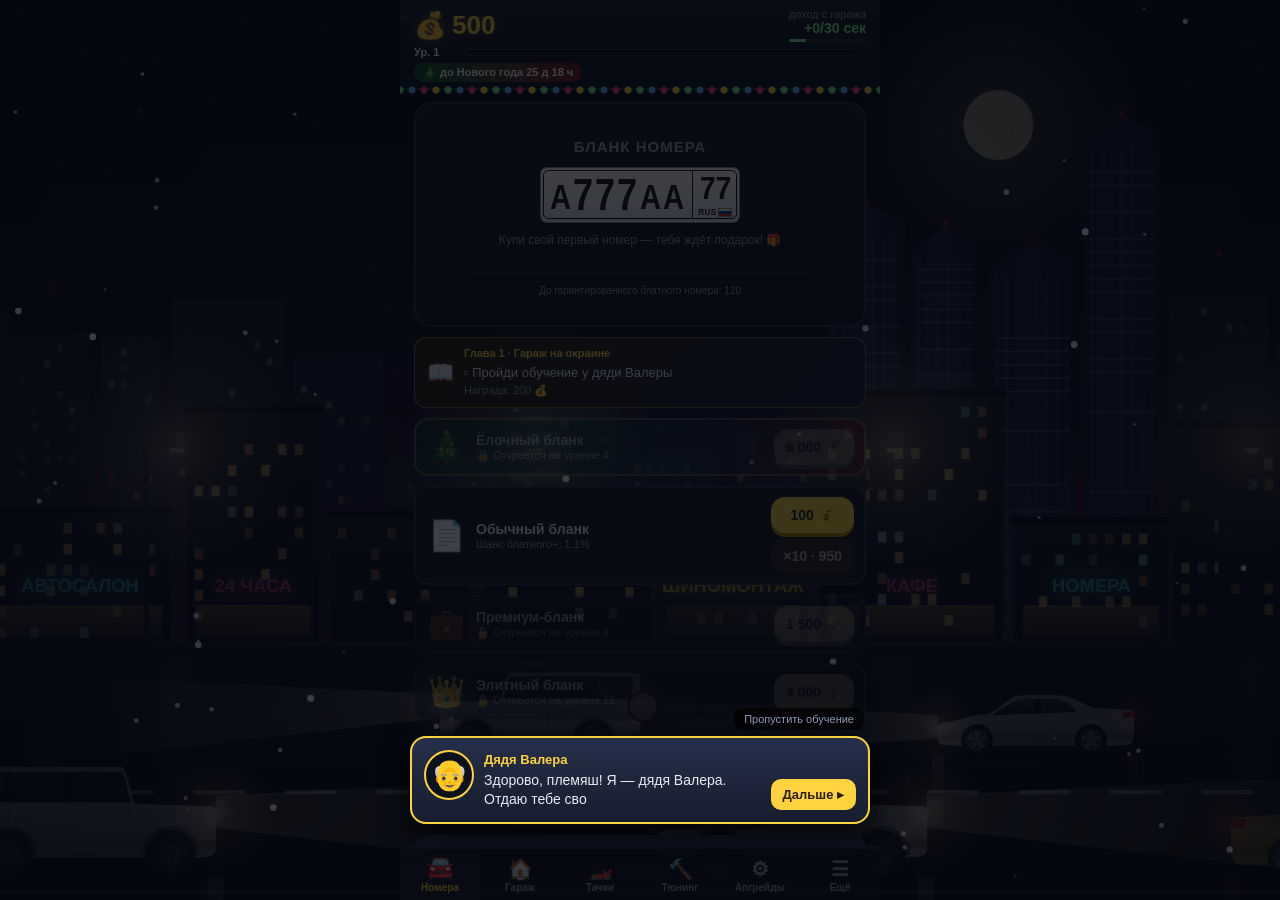
==== commit b1456d0e: "Новый год: тизер с 20.11, событие с 1.12, календарь на 31 день - тизер «Скоро Новый год» 20–30 ноябр" ====
--- a/tg/index.html
+++ b/tg/index.html
@@ -18,9 +18,9 @@
 })();
 </script>
 <noscript><div><img src="https://mc.yandex.ru/watch/114068034" style="position:absolute; left:-9999px;" alt=""></div></noscript>
-<link rel="stylesheet" href="style.css?v=202611230025">
-<link rel="stylesheet" href="cars.css?v=202611230025">
-<link rel="stylesheet" href="ny.css?v=202611230025">
+<link rel="stylesheet" href="style.css?v=202611230034">
+<link rel="stylesheet" href="cars.css?v=202611230034">
+<link rel="stylesheet" href="ny.css?v=202611230034">
 </head>
 <body>
 <div id="bg"></div>
@@ -97,11 +97,11 @@
   <div class="tk-box bottom"><div class="tk-ava"></div><div class="tk-body"><b class="tk-name"></b><p class="tk-text"></p></div>
     <button class="tk-next" data-i18n>Дальше ▸</button><button class="tk-skip" data-i18n>Пропустить обучение</button></div></div>
 
-<script src="i18n.js?v=202611230025"></script>
-<script src="platform.js?v=202611230025"></script>
-<script src="bg-city.js?v=202611230025"></script>
-<script src="game.js?v=202611230025"></script>
-<script src="cars.js?v=202611230025"></script>
-<script src="ny.js?v=202611230025"></script>
+<script src="i18n.js?v=202611230034"></script>
+<script src="platform.js?v=202611230034"></script>
+<script src="bg-city.js?v=202611230034"></script>
+<script src="game.js?v=202611230034"></script>
+<script src="cars.js?v=202611230034"></script>
+<script src="ny.js?v=202611230034"></script>
 </body>
 </html>
--- a/tg/ny.css
+++ b/tg/ny.css
@@ -22,14 +22,14 @@
 .nymodal h2{margin-bottom:4px}
 .nytop{display:flex;justify-content:space-between;align-items:center;margin:0 0 8px;padding:8px 12px;border-radius:12px;background:#ff9a3c18}
 .nytop b{font-size:20px;color:#ffb36b}.nytop small{color:#9fb6d6;font-size:12px}
-.nycal{display:grid;grid-template-columns:repeat(4,1fr);gap:6px;margin:8px 0 12px}
-.nygift{position:relative;display:flex;flex-direction:column;align-items:center;gap:2px;padding:8px 2px 6px;border-radius:12px;border:1px solid #ffffff18;background:#1a2236;color:#fff;font:inherit;min-height:82px}
-.nygift .nyd{position:absolute;top:3px;left:6px;font-size:10px;color:#8d99b3}
-.nygift .nyi{font-size:26px;line-height:1.2}.nygift small{font-size:10px;line-height:1.15;color:#aab4c8;text-align:center}
-.nygift.done{opacity:.5}.nygift.lock{opacity:.7}
+.nycal{display:grid;grid-template-columns:repeat(7,1fr);gap:4px;margin:8px 0 8px}
+.nygift{position:relative;display:flex;flex-direction:column;align-items:center;justify-content:center;gap:0;padding:12px 0 3px;border-radius:9px;border:1px solid #ffffff18;background:#1a2236;color:#fff;font:inherit;min-height:42px}
+.nygift .nyd{position:absolute;top:2px;left:4px;font-size:9px;color:#8d99b3}
+.nygift .nyi{font-size:18px;line-height:1.2}.nygift small{font-size:10px;line-height:1.15;color:#aab4c8;text-align:center}
+.nygift.done{opacity:.45}.nygift.lock{opacity:.55}.nygift.wait{border-color:#ffd23f66}
 .nygift.ready{background:linear-gradient(160deg,#7a1424,#0f5a2e);border-color:#ffd23f;cursor:pointer;animation:nypulse 1.4s infinite}
 .nygift.ready small{color:#fff}
-.nygift.last{grid-column:span 4;flex-direction:row;justify-content:center;gap:10px;min-height:56px;background:linear-gradient(90deg,#0b2a46,#3a1060)}
+.nygift.last{grid-column:span 7;padding:6px 8px;flex-direction:row;justify-content:center;gap:10px;min-height:56px;background:linear-gradient(90deg,#0b2a46,#3a1060)}
 .nygift.last.lock,.nygift.last.next{opacity:1}
 .nygift.last small{font-size:13px;color:#ffd23f;font-weight:bold}
 .nysi{font-size:30px;text-align:center}
@@ -96,3 +96,9 @@
 .nyt-car{background:radial-gradient(90% 70% at 50% 45%,#ffd23f22,transparent 75%),#1a2236;border:1px solid #ffffff18;border-radius:12px;padding:6px 4px;text-align:center}
 .nyt-car img{width:100%;aspect-ratio:1.7;object-fit:contain;filter:drop-shadow(0 4px 5px #000b)}
 .nyt-car b{display:block;font-size:11px;color:#ffd23f;line-height:1.2}
+
+/* карточка «подарок дня» над календарём */
+.nyhead{display:flex;align-items:center;gap:10px;margin:6px 0 2px;padding:10px 12px;border-radius:12px;background:#1a2236;border:1px solid #ffffff18;text-align:left}
+.nyhead .nyhi{font-size:30px}.nyhead>div{flex:1;min-width:0}.nyhead small{display:block;font-size:11px;color:#9fb6d6}.nyhead b{font-size:15px}
+.nyhead.ready{background:linear-gradient(120deg,#7a1424,#0f5a2e);border-color:#ffd23f;animation:nypulse 1.4s infinite}
+.nyhead.done{justify-content:center;color:#7dff8a;font-weight:bold}
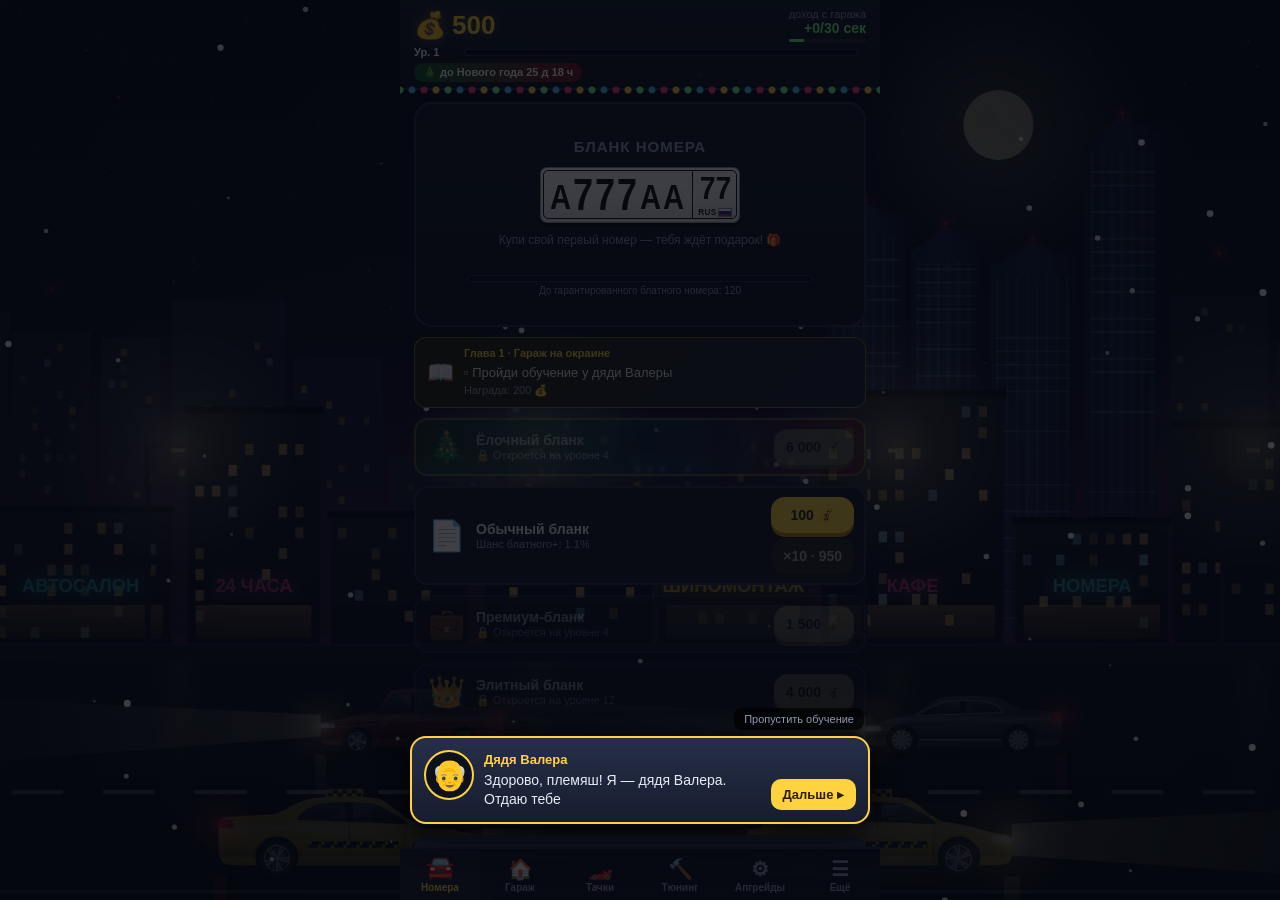
==== commit f26307c0: "Исправить облачные сохранения ВК и Telegram" ====
--- a/tg/index.html
+++ b/tg/index.html
@@ -18,9 +18,9 @@
 })();
 </script>
 <noscript><div><img src="https://mc.yandex.ru/watch/114068034" style="position:absolute; left:-9999px;" alt=""></div></noscript>
-<link rel="stylesheet" href="style.css?v=202611230034">
-<link rel="stylesheet" href="cars.css?v=202611230034">
-<link rel="stylesheet" href="ny.css?v=202611230034">
+<link rel="stylesheet" href="style.css?v=202611232257">
+<link rel="stylesheet" href="cars.css?v=202611232257">
+<link rel="stylesheet" href="ny.css?v=202611232257">
 </head>
 <body>
 <div id="bg"></div>
@@ -97,11 +97,11 @@
   <div class="tk-box bottom"><div class="tk-ava"></div><div class="tk-body"><b class="tk-name"></b><p class="tk-text"></p></div>
     <button class="tk-next" data-i18n>Дальше ▸</button><button class="tk-skip" data-i18n>Пропустить обучение</button></div></div>
 
-<script src="i18n.js?v=202611230034"></script>
-<script src="platform.js?v=202611230034"></script>
-<script src="bg-city.js?v=202611230034"></script>
-<script src="game.js?v=202611230034"></script>
-<script src="cars.js?v=202611230034"></script>
-<script src="ny.js?v=202611230034"></script>
+<script src="i18n.js?v=202611232257"></script>
+<script src="platform.js?v=202611232257"></script>
+<script src="bg-city.js?v=202611232257"></script>
+<script src="game.js?v=202611232257"></script>
+<script src="cars.js?v=202611232257"></script>
+<script src="ny.js?v=202611232257"></script>
 </body>
 </html>
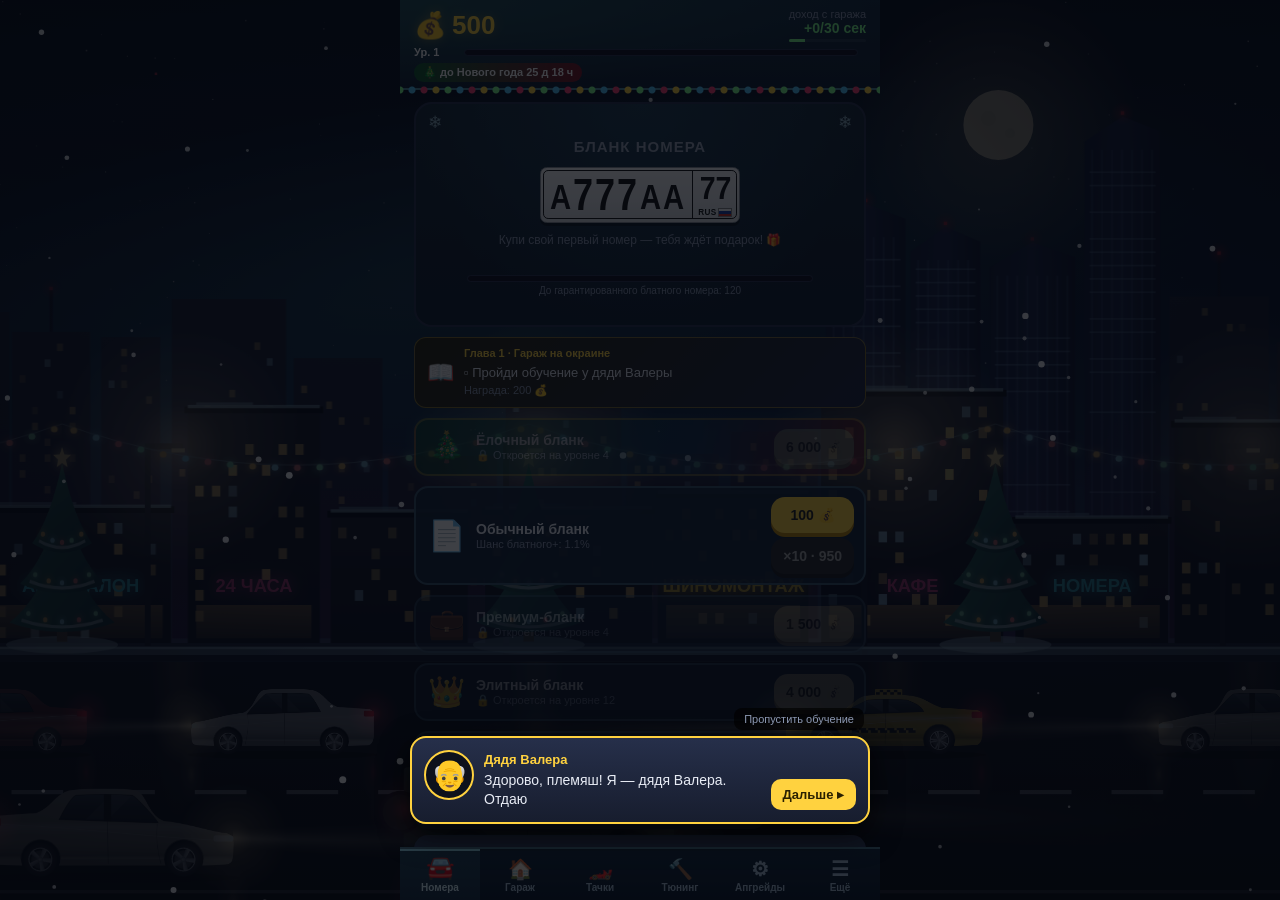
==== commit 32df98f4: "Обновить магазин, новогоднее событие и награды в ВК и Telegram" ====
--- a/tg/index.html
+++ b/tg/index.html
@@ -18,9 +18,9 @@
 })();
 </script>
 <noscript><div><img src="https://mc.yandex.ru/watch/114068034" style="position:absolute; left:-9999px;" alt=""></div></noscript>
-<link rel="stylesheet" href="style.css?v=202611232257">
-<link rel="stylesheet" href="cars.css?v=202611232257">
-<link rel="stylesheet" href="ny.css?v=202611232257">
+<link rel="stylesheet" href="style.css?v=202611250101">
+<link rel="stylesheet" href="cars.css?v=202611250101">
+<link rel="stylesheet" href="ny.css?v=202611250101">
 </head>
 <body>
 <div id="bg"></div>
@@ -57,6 +57,12 @@
       <div class="goal" id="goal"></div>
       <div id="subs"></div>
       <div id="packs"></div>
+      <button class="btn star shopbtn" id="btnStarterOffer" data-act="starterOffer" type="button" style="display:none"></button>
+      <button class="btn shop-banner" id="btnFeaturedShop" data-act="shop" type="button" hidden>
+        <span class="shop-banner-icon" aria-hidden="true">🛒</span>
+        <span class="shop-banner-copy"><strong>Магазин</strong><small>Монеты, номера и оформление</small></span>
+        <span class="shop-banner-arrow" aria-hidden="true">›</span>
+      </button>
       <div class="row">
         <button class="btn alt" id="btnTaxi" data-act="taxi">🚕 Таксовать</button>
         <button class="btn alt" id="btnAd" data-act="ad">🎁 Бонус (реклама)</button>
@@ -94,14 +100,15 @@
 <div id="adwait" class="hidden">📺</div>
 <div id="menu" class="hidden"></div>
 <div id="talk" class="hidden"><div class="tk-dim"></div><div class="tk-hole"></div><div class="tk-finger">👆</div>
-  <div class="tk-box bottom"><div class="tk-ava"></div><div class="tk-body"><b class="tk-name"></b><p class="tk-text"></p></div>
+  <div class="tk-box bottom"><div class="tk-ava"></div><div class="tk-body"><b class="tk-name"></b><p class="tk-text"></p>
+    <div class="tk-choice" hidden><button type="button" data-choice="open">Посмотреть набор</button><button type="button" data-choice="skip">Играть дальше</button></div></div>
     <button class="tk-next" data-i18n>Дальше ▸</button><button class="tk-skip" data-i18n>Пропустить обучение</button></div></div>
 
-<script src="i18n.js?v=202611232257"></script>
-<script src="platform.js?v=202611232257"></script>
-<script src="bg-city.js?v=202611232257"></script>
-<script src="game.js?v=202611232257"></script>
-<script src="cars.js?v=202611232257"></script>
-<script src="ny.js?v=202611232257"></script>
+<script src="i18n.js?v=202611250101"></script>
+<script src="platform.js?v=202611250101"></script>
+<script src="bg-city.js?v=202611250101"></script>
+<script src="game.js?v=202611250101"></script>
+<script src="cars.js?v=202611250101"></script>
+<script src="ny.js?v=202611250101"></script>
 </body>
 </html>
--- a/tg/style.css
+++ b/tg/style.css
@@ -145,6 +145,31 @@
 .subbtn{font-size:15px}.subbtn b{color:inherit;white-space:nowrap}
 .btn.star{background:linear-gradient(135deg,#ffd23f,#ff9a3c);box-shadow:0 4px 0 #a8620f;color:#3a2200}
 .shopbtn{display:flex;align-items:center;gap:10px;text-align:left}.shopbtn span{flex:1}.shopbtn small{display:block;font-weight:normal;font-size:12px;opacity:.85;margin-top:2px}
+.btn.shop-banner{display:grid;grid-template-columns:auto minmax(0,1fr) auto;align-items:center;gap:12px;min-height:76px;padding:12px 14px;text-align:left;color:#f5fbff;
+  background:radial-gradient(ellipse at 100% 100%,#562581 0,transparent 60%),radial-gradient(ellipse at 0 0,#164761 0,transparent 62%),linear-gradient(110deg,#101b39,#1c133f);
+  border:1px solid #72d9ff;box-shadow:0 3px 0 #232051,0 0 16px #53bdff45,inset 0 0 16px #785dff30}
+.btn.shop-banner[hidden]{display:none}
+.shop-banner-icon{display:grid;place-items:center;width:42px;height:42px;background:#23376c;border:1px solid #82dafa80;border-radius:12px;font-size:23px;box-shadow:0 0 12px #5ecaff35}
+.shop-banner-copy strong,.shop-banner-copy small{display:block}
+.shop-banner-copy strong{font-size:20px;line-height:1.1}
+.shop-banner-copy small{margin-top:4px;color:#d4ddfb;font-size:12px;font-weight:normal}
+.shop-banner-arrow{color:#dbbfff;font-size:28px;line-height:1}
+.btn.shop-preview-link{border:1px solid #6ed8ff60;background:#101f34;color:#c9f2ff;box-shadow:0 3px 0 #162639}
+.btn.shop-banner:focus-visible,.btn.shop-preview-link:focus-visible{outline:2px solid #d8f8ff;outline-offset:3px}
+.shop-neon-preview{display:grid;justify-items:center;gap:14px;margin:14px 0;padding:16px 10px 22px;border:1px solid #6ed8ff55;border-radius:14px;background:radial-gradient(ellipse at 50% 70%,#263657,#11192b)}
+.shop-neon-preview small{color:#d4ddfb}
+.offline-reward>p{margin:8px 0 0;color:#c0cde1}
+.offline-amount{margin:12px 0;background:radial-gradient(ellipse at 50% 0%,#55452c,#1d2539 75%);border:1px solid #876d47;border-radius:14px;padding:19px 10px;color:#ffe08c;font-size:clamp(21px,7vw,32px);font-weight:bold;overflow-wrap:anywhere}
+.offline-reward .shopbtn{flex-wrap:wrap}.offline-reward .shopbtn b{white-space:normal;overflow-wrap:anywhere}
+.vk-post-task{text-align:left;margin-top:10px}
+.vk-post-task>div:first-child{display:flex;align-items:center;justify-content:space-between;gap:8px}
+.vk-post-task strong{color:var(--gold);font-size:13px;white-space:nowrap}
+.vk-post-task .row{align-items:center;flex-wrap:wrap;gap:6px}
+.vk-post-task .btn{width:auto;flex:1 1 120px;padding:9px;font-size:14px}
+.vk-post-done{flex:1 1 120px;color:#9be7c0;text-align:center;font-size:13px;margin-top:4px}
+.vk-post-status{color:#d2e6ff;font-size:14px}
+.shop-neon-preview .plate.mid{--ph:48px;--pf:clamp(22px,7vw,30px)}
+@media(prefers-reduced-motion:reduce){.shop-neon-preview.oh-neon .plate.other{animation:none;box-shadow:0 0 16px #3ff2ff90}}
 #jpShare{width:70%;max-width:280px;opacity:0;pointer-events:none;transition:opacity .4s;margin-top:8px}
 #jpShare.on{opacity:1;pointer-events:auto}
 .sale{font-style:normal;font-size:11px;background:#e0475b;color:#fff;padding:2px 6px;border-radius:6px;vertical-align:middle}
@@ -407,7 +432,9 @@
 .tk-body{flex:1;min-width:0}
 .tk-name{color:var(--cc,#ffd23f);font-size:13px}
 .tk-text{margin:3px 0 0;font-size:14px;line-height:1.4;min-height:2.8em;color:var(--txt)}
-.tk-next{flex:none;background:var(--gold);color:#2a2000;border:0;border-radius:10px;padding:8px 12px;font:bold 13px Arial;cursor:pointer}
+.tk-next,.tk-choice button{flex:none;background:var(--gold);color:#2a2000;border:0;border-radius:10px;padding:8px 12px;font:bold 13px Arial;cursor:pointer}
+.tk-choice:not([hidden]){display:flex;flex-wrap:wrap;gap:6px;margin-top:10px}
+.tk-choice [data-choice="skip"]{background:#34415f;color:var(--txt)}
 .tk-skip{position:absolute;top:-30px;right:4px;background:#000a;color:var(--dim);border:0;border-radius:8px;padding:5px 10px;font:11px Arial;cursor:pointer}
 .goal{cursor:pointer}
 .goal .gch{display:block;color:var(--gold);font-weight:bold;margin-bottom:3px}
--- a/tg/ny.css
+++ b/tg/ny.css
@@ -1,20 +1,38 @@
 /* ===================== НОВОГОДНЕЕ ОБНОВЛЕНИЕ (ny.js) ===================== */
 #nysnow{position:fixed;inset:0;width:100%;height:100%;z-index:5;pointer-events:none}
 
-/* гирлянда под шапкой */
-body.ny header{position:relative}
+/* зимняя шапка, табло и навигация */
+body.ny #bg:not(:has(canvas)){background:radial-gradient(ellipse at 30% 16%,#29626b99,transparent 52%),linear-gradient(160deg,#0b172f,#172342 60%,#10182b)}
+body.ny header{position:relative;background:radial-gradient(ellipse at 0% 0%,#214d54,transparent 70%),linear-gradient(#142b40,#112134);border-bottom-color:#4e8b9c}
 body.ny header::after{content:"";position:absolute;left:0;right:0;bottom:-7px;height:10px;pointer-events:none;
   background:radial-gradient(circle,#ff3d71 0 3px,transparent 4px) 0 0/48px 10px,radial-gradient(circle,#ffd23f 0 3px,transparent 4px) 12px 0/48px 10px,
   radial-gradient(circle,#7dff8a 0 3px,transparent 4px) 24px 0/48px 10px,radial-gradient(circle,#4fc3f7 0 3px,transparent 4px) 36px 0/48px 10px;
   animation:nyblink 1.6s steps(2) infinite}
 @keyframes nyblink{50%{filter:brightness(.45)}}
+body.ny #app nav{background:linear-gradient(#142a3e,#091729);border-top-color:#507e91}
+body.ny #app nav button{color:#a7bfd4}
+body.ny #app nav button.on{color:#dbf7ff;background:linear-gradient(#214658,#182d43);box-shadow:inset 0 2px 0 #a3edff}
+body.ny .stage{position:relative;background:radial-gradient(ellipse at 50% 0%,#26506c80,transparent 72%),linear-gradient(#172938,#101e30)}
+body.ny .stage.g0{border-color:#557f9b}
+body.ny .stage::before,body.ny .stage::after{position:absolute;top:10px;color:#c6efffa6;font-size:17px;line-height:1;pointer-events:none}
+body.ny .stage::before{content:"❄";left:12px}body.ny .stage::after{content:"❄";right:12px}
+body.ny .pack:not(.nypack){background:#15263bea;border-color:#36536a}
+body.ny .mbox:has(.nymodal){background:radial-gradient(ellipse at 50% 0%,#23536a75,transparent 52%),#102136;border-color:#5b92a9;box-shadow:0 0 30px #4a8eaa38}
+body.ny .nymodal>h2{color:#e5f8ff;font-size:20px;margin-bottom:8px}
+body.ny .nytop{background:#234357c9;border:1px solid #73b7d047}
+body.ny .nytop small{color:#c2dfec}
+body.ny .nygift:not(.ready):not(.last){background:#182f47;border-color:#5683a65c}
+body.ny .nygift .nyd{color:#bed6e9}
+@media(prefers-reduced-motion:reduce){body.ny header::after,body.ny .nybar.ready,body.ny .nygift.ready{animation:none}}
 
 /* плашка «Новый год» */
 .pill.nypill{background:linear-gradient(90deg,#0f5a2e,#7a1424);color:#fff;cursor:pointer}
-.nybar{display:flex;align-items:center;gap:8px;width:100%;margin:0 0 10px;padding:10px 12px;border-radius:14px;border:1px solid #ffffff22;cursor:pointer;color:#fff;font:inherit;
+.nybar{display:flex;flex-wrap:wrap;align-items:center;gap:6px 8px;width:100%;margin:0 0 10px;padding:10px 12px;border-radius:14px;border:1px solid #ffffff22;cursor:pointer;color:#fff;font:inherit;
   background:linear-gradient(100deg,#0d4a28,#123a5c 55%,#6a1020);box-shadow:0 0 14px #4fc3f733;text-align:left}
 .nybar .nyb-t{font-weight:bold;font-size:14px}.nybar .nyb-m{font-weight:bold;color:#ffb36b}.nybar .nyb-g{margin-left:auto;font-size:12px;color:#cfe8ff}
 .nybar.ready{animation:nypulse 1.4s infinite}.nybar.ready .nyb-g{color:#ffd23f;font-weight:bold}
+body.ny .nybar{border-color:#8ed4dd80;background:radial-gradient(ellipse at 8% 0%,#357e66,transparent 68%),linear-gradient(105deg,#154456,#1b2e4d 62%,#48344c);box-shadow:0 2px 0 #19354c,0 0 16px #72d1e335}
+.nybar .nyb-g,.nybar .nyb-m{white-space:nowrap}
 @keyframes nypulse{50%{box-shadow:0 0 22px #ffd23f99}}
 .nymore .nybar{margin-top:4px}
 
@@ -36,6 +54,18 @@
 .cosprev.nyprev{width:110px}
 .nyhow p{margin:6px 0;font-size:14px;text-align:left}
 .nyfest{color:#ffd23f;font-weight:bold}
+.btn.nygold-card{display:grid;grid-template-columns:auto minmax(0,1fr) auto;align-items:center;gap:8px;margin:5px 0 8px;padding:10px 9px;text-align:left;color:#fff2cb;
+  border:1px solid #d7a848;background:radial-gradient(ellipse at 0 0,#664715,transparent 78%),#241b14;box-shadow:0 3px 0 #23170e,inset 0 0 16px #e6b85724}
+.nygold-icon{display:grid;place-items:center;width:33px;height:33px;border:1px solid #d7a84870;border-radius:9px;background:#7d531d;font-size:18px}
+.nygold-copy strong,.nygold-copy small{display:block}
+.nygold-copy strong{font-size:15px}.nygold-copy small{margin-top:3px;font-size:11px;font-weight:normal;color:#f1dcb0}
+.nygold-card>b{white-space:nowrap;padding:5px;border-radius:6px;background:#ffd673;color:#301c0a;font-size:12px}
+.btn.nygold-card:focus-visible{outline:2px solid #ffd673;outline-offset:3px}
+.nygold-garage{display:grid;grid-template-columns:1fr auto;align-items:center;gap:10px;min-height:108px;margin:12px 0;padding:12px 14px;text-align:left;border:1px solid #d7a84880;border-radius:12px}
+.nygold-garage>div:first-child>*{display:block;color:#ffe6a6}.nygold-garage>div:first-child>b{margin-top:3px;font-size:20px}.nygold-garage>div:first-child>small{font-size:12px}
+.nygold-garage>span{grid-row:span 2;font-size:46px;filter:drop-shadow(0 0 10px #efb94890)}.nygold-garage .plate{justify-self:start}
+.nygold-benefits{display:grid;gap:8px;margin:0;padding:0;list-style:none;text-align:left}
+.nygold-benefits li{border-left:2px solid #d7a84880;padding:4px 0 4px 10px}.nygold-benefits b,.nygold-benefits small{display:block}.nygold-benefits small{margin-top:3px;color:#bac5da;line-height:1.35}
 
 /* новогодний номер: ледяной, с инеем */
 .plate.nyp{background:linear-gradient(180deg,#ffffff 0%,#e3f5ff 55%,#bfe6ff 100%);box-shadow:0 0 18px #9be7ffaa,inset 0 .12em 0 #fff}
@@ -63,7 +93,21 @@
 .dc-rh.ny{color:#9be7ff}
 .nygift.gold{background:linear-gradient(90deg,#3a2a05,#6a4a0a);border-color:#ffd23f}
 .nygift.last.gold small{color:#fff}
-.nypaid .cosrow.hit{background:#ffd23f14;border-radius:10px}
+.nyoffer-note{margin:10px 0;color:#b4c1d9;font-size:12px;line-height:1.35}
+.nypaid{display:grid;gap:10px;text-align:left}
+.nyoffer{min-width:0;padding:11px 12px;border:1px solid #34405c;border-radius:13px;background:#141d30}
+.nyoffer-featured{border-color:#80663c;background:linear-gradient(120deg,#2b241a,#161c2b)}
+.nyoffer h3{margin:0;color:#f2f5fc;font-size:16px;line-height:1.25;overflow-wrap:anywhere}
+.nyoffer p{margin:5px 0 0;color:#c6d1e7;font-size:13px;line-height:1.45;overflow-wrap:anywhere}
+.nyoffer-heading,.nyoffer-footer,.nyoffer-sani-footer{display:flex;flex-wrap:wrap;align-items:center;gap:7px 10px}
+.nyoffer-heading{flex-wrap:nowrap}.nyoffer-icon{font-size:20px;line-height:1}
+.nyoffer-footer,.nyoffer-sani-footer{margin-top:8px}.nyoffer-buy{max-width:100%;margin-left:auto}
+.nyoffer-buy .btn{width:auto;max-width:100%;min-height:36px;margin:0;padding:8px 12px}
+.nyoffer-owned{color:#9be7c0;font-size:13px;font-weight:bold}
+.nyoffer-sani{padding:0;overflow:hidden;border-color:#9d7948;background:#151c2d}
+.nyoffer-sani-photo{display:block;width:100%;height:clamp(125px,43vw,168px);object-fit:cover;object-position:center;background:#202a3d}
+.nyoffer-sani-body{padding:12px}.nyoffer-sani h3{font-size:19px;color:#fff0ce}
+.nyoffer-sani-footer .plate{--ph:27px;--pf:16px}
 .nyshopban{margin-bottom:8px}
 
 /* ===== оформление за донат ===== */
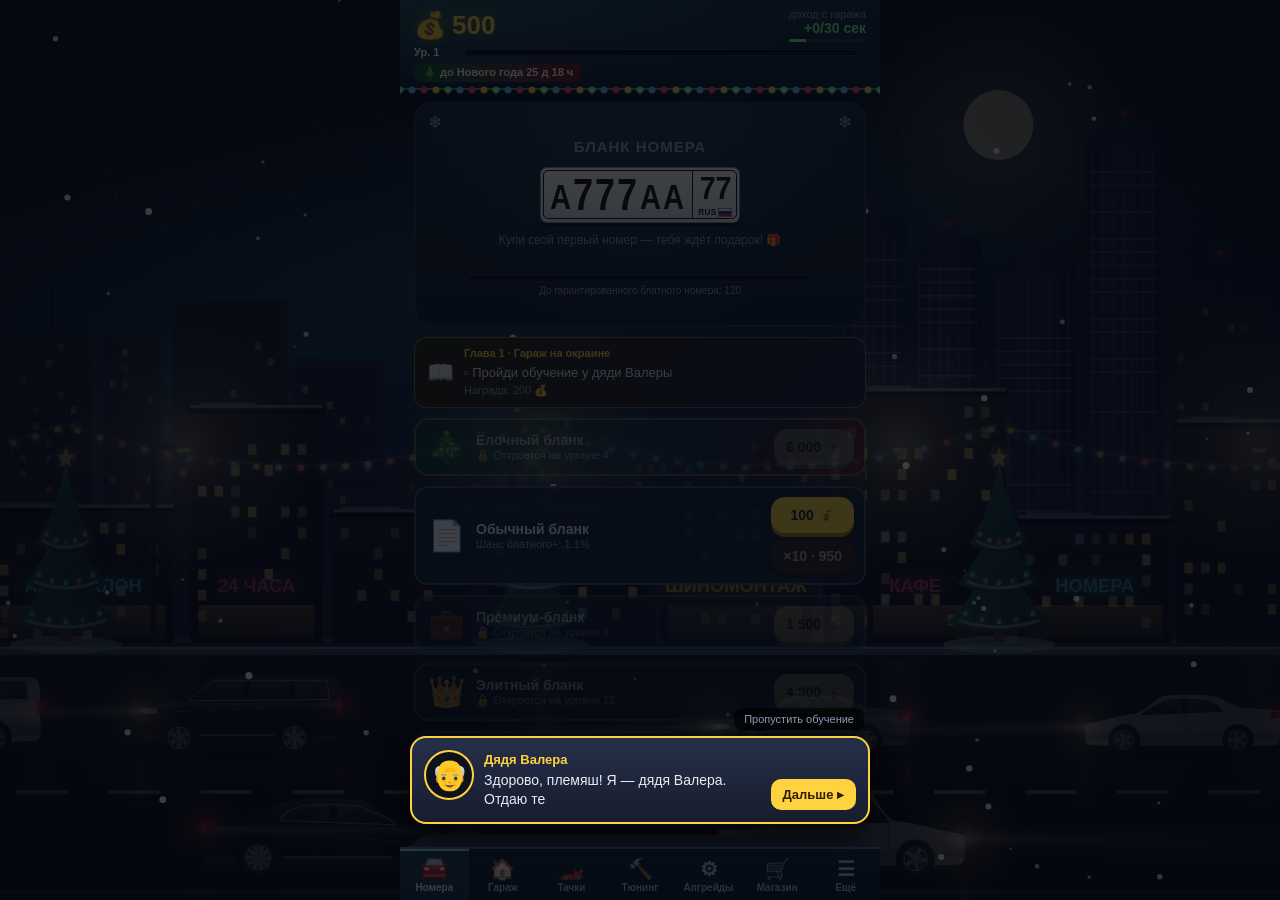
==== commit 4cff706c: "Обновить автопарк, магазин и гараж в ВК и Telegram" ====
--- a/tg/index.html
+++ b/tg/index.html
@@ -18,9 +18,11 @@
 })();
 </script>
 <noscript><div><img src="https://mc.yandex.ru/watch/114068034" style="position:absolute; left:-9999px;" alt=""></div></noscript>
-<link rel="stylesheet" href="style.css?v=202611250101">
-<link rel="stylesheet" href="cars.css?v=202611250101">
-<link rel="stylesheet" href="ny.css?v=202611250101">
+<link rel="stylesheet" href="style.css?v=202611281231">
+<link rel="stylesheet" href="scrollbars.css?v=202611281231">
+<link rel="stylesheet" href="cars.css?v=202611281231">
+<link rel="stylesheet" href="ny.css?v=202611281231">
+<link rel="stylesheet" href="garage.css?v=202611281231">
 </head>
 <body>
 <div id="bg"></div>
@@ -65,10 +67,8 @@
       </button>
       <div class="row">
         <button class="btn alt" id="btnTaxi" data-act="taxi">🚕 Таксовать</button>
-        <button class="btn alt" id="btnAd" data-act="ad">🎁 Бонус (реклама)</button>
         <button class="btn star" id="btnShop" data-act="shop" style="display:none">⭐ Магазин</button>
       </div>
-      <button class="btn alt" id="btnBuff" data-act="buffAd">🔥 Доход ×2 на 5 мин (реклама)</button>
       <details class="odds"><summary data-i18n>Шансы выпадения</summary><div id="odds"></div></details>
     </section>
 
@@ -97,18 +97,21 @@
 <div id="buyer" class="hidden">🚘</div>
 <div id="toasts"></div>
 <div id="modal" class="hidden"><div class="mbox" id="mbox"></div></div>
-<div id="adwait" class="hidden">📺</div>
 <div id="menu" class="hidden"></div>
 <div id="talk" class="hidden"><div class="tk-dim"></div><div class="tk-hole"></div><div class="tk-finger">👆</div>
   <div class="tk-box bottom"><div class="tk-ava"></div><div class="tk-body"><b class="tk-name"></b><p class="tk-text"></p>
     <div class="tk-choice" hidden><button type="button" data-choice="open">Посмотреть набор</button><button type="button" data-choice="skip">Играть дальше</button></div></div>
     <button class="tk-next" data-i18n>Дальше ▸</button><button class="tk-skip" data-i18n>Пропустить обучение</button></div></div>
 
-<script src="i18n.js?v=202611250101"></script>
-<script src="platform.js?v=202611250101"></script>
-<script src="bg-city.js?v=202611250101"></script>
-<script src="game.js?v=202611250101"></script>
-<script src="cars.js?v=202611250101"></script>
-<script src="ny.js?v=202611250101"></script>
+<script src="i18n.js?v=202611281231"></script>
+<script src="platform.js?v=202611281231"></script>
+<script src="bg-city.js?v=202611281231"></script>
+<script src="game.js?v=202611281231"></script>
+<script src="garage-fleet.js?v=202611281231"></script><script src="cars.js?v=202611281231"></script>
+<script src="garage.js?v=202611281231"></script>
+<script>GarageUI.mount();</script>
+<script src="garage-products.js?v=202611281231"></script><script src="garage-store.js?v=202611281231"></script>
+<script>GarageMarket.mount('shop.html?v=202611281231');</script>
+<script src="ny.js?v=202611281231"></script>
 </body>
 </html>
--- a/tg/style.css
+++ b/tg/style.css
@@ -3,13 +3,6 @@
 *{box-sizing:border-box;-webkit-tap-highlight-color:transparent;user-select:none;-webkit-user-select:none;-webkit-touch-callout:none}
 html,body{margin:0;height:100%;background:var(--bg);color:var(--txt);font-family:Arial,Helvetica,sans-serif;overflow:hidden;overscroll-behavior:none}
 .hidden{display:none!important}
-/* ползунки прокрутки во всей игре: тонкие, золотистые, без стрелок и белой дорожки */
-::-webkit-scrollbar{width:6px;height:6px}
-::-webkit-scrollbar-track,::-webkit-scrollbar-corner{background:transparent}
-::-webkit-scrollbar-thumb{background:linear-gradient(#ffd23f99,#ffb30066);border-radius:6px}
-::-webkit-scrollbar-thumb:hover{background:#ffd23fcc}
-::-webkit-scrollbar-button{display:none;width:0;height:0}
-@supports not selector(::-webkit-scrollbar){*{scrollbar-width:thin;scrollbar-color:#ffd23f80 transparent}}
 /* пока площадка ищет и показывает рекламу, игра не принимает нажатия */
 #adwait{position:fixed;inset:0;z-index:90;background:#000a;display:flex;align-items:center;justify-content:center;font-size:44px;animation:adpulse 1s infinite alternate}
 @keyframes adpulse{from{opacity:.6}to{opacity:1}}
--- a/tg/scrollbars.css
+++ b/tg/scrollbars.css
@@ -0,0 +1,51 @@
+@media (forced-colors: none) {
+  :root {
+    --scrollbar-track: #080b1459;
+    --scrollbar-thumb: #ae8951;
+    --scrollbar-light: #dfbe7c;
+    --scrollbar-active: #ffe1a3;
+  }
+
+  ::-webkit-scrollbar {
+    width: 9px;
+    height: 8px;
+  }
+
+  ::-webkit-scrollbar-track {
+    margin: 5px;
+    border: 2px solid transparent;
+    border-radius: 999px;
+    background: var(--scrollbar-track) padding-box;
+  }
+
+  ::-webkit-scrollbar-thumb {
+    border: 2px solid transparent;
+    border-radius: 999px;
+    background: linear-gradient(var(--scrollbar-light), var(--scrollbar-thumb)) padding-box;
+  }
+
+  ::-webkit-scrollbar-thumb:hover {
+    background: var(--scrollbar-light) padding-box;
+  }
+
+  ::-webkit-scrollbar-thumb:active {
+    background: var(--scrollbar-active) padding-box;
+  }
+
+  ::-webkit-scrollbar-button {
+    display: none;
+    width: 0;
+    height: 0;
+  }
+
+  ::-webkit-scrollbar-corner {
+    background: transparent;
+  }
+
+  @supports not selector(::-webkit-scrollbar) {
+    * {
+      scrollbar-width: thin;
+      scrollbar-color: var(--scrollbar-thumb) var(--scrollbar-track);
+    }
+  }
+}
--- a/tg/cars.css
+++ b/tg/cars.css
@@ -155,7 +155,6 @@
 @property --dca{syntax:"<angle>";initial-value:0deg;inherits:false}
 .dc-list{display:flex;gap:7px;overflow-x:auto;margin:0 0 10px;padding:9px 2px 7px;scroll-snap-type:x proximity;
   -webkit-mask-image:linear-gradient(90deg,#000 0,#000 calc(100% - 30px),#0003);mask-image:linear-gradient(90deg,#000 0,#000 calc(100% - 30px),#0003)}
-.dc-list::-webkit-scrollbar{height:4px}.dc-list::-webkit-scrollbar-track{background:#ffffff0d;border-radius:4px;margin:0 30px 0 2px}
 .dc-li{flex:none;width:76px;position:relative;scroll-snap-align:start;border-radius:12px;background:var(--card);border:2px solid #232b40;padding:4px 3px 6px;text-align:center;cursor:pointer;transition:transform .2s,border-color .2s,box-shadow .2s}
 .dc-li .cr{display:block;width:44px;height:44px;margin:0 auto;animation:none;filter:drop-shadow(0 3px 3px #000a)}
 .dc-li b{display:block;font:bold 10px Arial;color:var(--rc);margin-top:1px}
@@ -191,8 +190,6 @@
 /* горизонтальные ленты: тонкий золотистый ползунок (общий стиль игры), колёсико мыши листает вбок, правый край гаснет — видно, что дальше ещё есть */
 .dc-thumbs,.dc-filters{padding-bottom:7px;scroll-snap-type:x proximity;
   -webkit-mask-image:linear-gradient(90deg,#000 0,#000 calc(100% - 30px),#0003);mask-image:linear-gradient(90deg,#000 0,#000 calc(100% - 30px),#0003)}
-.dc-thumbs::-webkit-scrollbar,.dc-filters::-webkit-scrollbar{height:4px}
-.dc-thumbs::-webkit-scrollbar-track,.dc-filters::-webkit-scrollbar-track{background:#ffffff0d;border-radius:4px;margin:0 30px 0 2px}
 .dc-thumbs>div{scroll-snap-align:start}
 
 /* закрыть экран выпадения */
--- a/tg/garage.css
+++ b/tg/garage.css
@@ -0,0 +1,248 @@
+.client-board {
+  margin: 10px 0 12px;
+  color: var(--txt);
+}
+#main.live-shop-main { padding: 0; overflow: hidden; min-height: 0; }
+.live-shop-main #tab-shop.on { height: 100%; animation: none; }
+#tab-shop iframe { display: block; width: 100%; height: 100%; border: 0; color-scheme: dark; }
+.client-board button, .client-review button, .garage-up-groups button { cursor: pointer; }
+.client-board button:disabled, .client-review button:disabled { cursor: default; }
+.client-board button:focus-visible, .client-review button:focus-visible, #tab-up button:focus-visible {
+  outline: 2px solid var(--gold);
+  outline-offset: 2px;
+}
+.client-board-toggle {
+  display: grid;
+  grid-template-columns: 42px minmax(0,1fr) auto;
+  align-items: center;
+  gap: 10px;
+  width: 100%;
+  padding: 9px 11px;
+  border: 1px solid #7e683d;
+  border-radius: 13px;
+  color: var(--txt);
+  text-align: left;
+  background: linear-gradient(115deg,#31271b,#1d2539 66%);
+}
+.client-board-icon, .client-avatar, .garage-up-icon {
+  display: grid;
+  place-items: center;
+  width: 39px;
+  aspect-ratio: 1;
+  border-radius: 10px;
+  font-size: 21px;
+}
+.client-board-icon { color: #ffe39b; background: #574322; border: 1px solid #9a7848; }
+.client-board-toggle b { display: block; color: #fff2d1; font-size: 16px; }
+.client-board-toggle small { display: block; margin-top: 3px; color: #cfbf9c; font-size: 12px; }
+.client-chevron { color: var(--gold); font: 27px/1 Arial,sans-serif; transition: transform .2s ease-out; }
+.client-board-toggle[aria-expanded="true"] .client-chevron { transform: rotate(90deg); }
+.client-board-content, .garage-up-list { display: grid; gap: 9px; margin-top: 9px; }
+.client-requests {
+  display: grid;
+  grid-template-columns: repeat(3,minmax(0,1fr));
+  gap: 5px;
+}
+.client-requests button, .garage-up-groups button {
+  min-width: 0;
+  min-height: 43px;
+  padding: 6px 2px;
+  border-radius: 8px;
+  border: 1px solid #35425d;
+  background: #1a2236;
+  color: #e0e7f5;
+  font: bold 12px/1.15 Arial,sans-serif;
+}
+.client-requests button b, .client-requests button small { display: block; }
+.client-requests button small { margin-top: 3px; color: #a0acc4; font-weight: normal; font-size: 11px; }
+.client-requests button small.ready { color: #89e4a6; }
+.client-requests button[aria-pressed="true"], .garage-up-groups button[aria-pressed="true"] {
+  border-color: #967449;
+  color: #ffe5a4;
+  background: #362c22;
+}
+.client-card {
+  display: grid;
+  gap: 9px;
+  padding: 11px;
+  border: 1px solid #3c4a68;
+  border-radius: 13px;
+  background: linear-gradient(155deg,#222c45,#161d2d 64%);
+}
+.client-card-head {
+  display: grid;
+  grid-template-columns: auto minmax(0,1fr) auto;
+  align-items: center;
+  gap: 8px;
+  padding: 0;
+  border: 0;
+  background: none;
+}
+.client-avatar {
+  border: 1px solid color-mix(in srgb,var(--client-color) 50%,#333d54);
+  background: color-mix(in srgb,var(--client-color) 13%,#172036);
+}
+.client-card-head h3, .garage-up-card h3 {
+  margin: 0;
+  font-size: 15px;
+  line-height: 1.18;
+}
+.client-card-head p, .garage-up-card-head p {
+  margin: 3px 0 0;
+  color: #b0bdd6;
+  font-size: 11px;
+}
+.client-state {
+  padding: 4px 6px;
+  border-radius: 6px;
+  text-align: center;
+  font-size: 10px;
+  font-weight: bold;
+}
+.client-state.ready { color: #acffbe; background: #1b3e33; border: 1px solid #3b6d55; }
+.client-request {
+  margin: 0;
+  font-size: 14px;
+  color: #e5ecf8;
+  line-height: 1.3;
+}
+.client-plate-stage {
+  display: grid;
+  justify-items: center;
+  align-items: center;
+  gap: 8px;
+  min-width: 0;
+  padding: 14px 7px 9px;
+  border: 1px solid #334360;
+  border-radius: 10px;
+  background:
+    radial-gradient(ellipse at 50% 47%,color-mix(in srgb,var(--plate-color) 29%,transparent),transparent 75%),
+    repeating-linear-gradient(130deg,transparent 0 16px,#ffffff07 17px,transparent 18px 26px),
+    #111827;
+}
+.client-plate-stage .plate.client-plate {
+  --ph: clamp(38px,12vw,49px);
+  --pf: clamp(22px,7.5vw,30px);
+  flex: none;
+}
+.client-rarity {
+  padding: 3px 8px;
+  border: 1px solid color-mix(in srgb,var(--plate-color) 48%,#29354b);
+  border-radius: 6px;
+  color: var(--plate-color);
+  background: #101725;
+  font-size: 11px;
+  font-weight: bold;
+}
+.client-reward {
+  display: flex;
+  align-items: end;
+  justify-content: space-between;
+  flex-wrap: wrap;
+  gap: 5px;
+  color: #b9c6db;
+  font-size: 12px;
+}
+.client-reward strong { display: block; margin-top: 2px; color: var(--gold); font-size: 23px; line-height: 1; }
+.client-reward strong span { font-size: 15px; }
+.client-xp, .garage-up-delta { color: #8fe6a7; font-size: 12px; font-weight: bold; }
+.client-hint { margin: 0; color: #b2bfd7; font-size: 12px; line-height: 1.35; }
+.client-order-empty {
+  display: grid;
+  gap: 5px;
+  background: #101827;
+  border: 1px dashed #3a4966;
+  border-radius: 9px;
+  text-align: left;
+  padding: 12px;
+  font-size: 13px;
+}
+.client-order-empty span { color: #b1bed6; font-size: 12px; line-height: 1.35; }
+.client-primary.btn { margin: 0 0 3px; padding: 9px 8px; font-size: 14px; }
+.client-order-buttons { display: flex; flex-wrap: wrap; gap: 6px; padding-bottom: 3px; }
+.client-order-buttons .btn.sm { min-height: 39px; font-size: 13px; white-space: normal; }
+.client-board time, .client-review dd, .garage-up-effects dd { font-variant-numeric: tabular-nums; }
+.client-goal.btn.sm { align-self: center; white-space: normal; font-size: 12px; }
+
+.client-review {
+  width: min(390px,calc(100% - 26px));
+  max-height: min(92dvh,650px);
+  padding: 0;
+  overflow-y: auto;
+  overscroll-behavior: contain;
+  border: 1px solid #60739b;
+  border-radius: 15px;
+  color: var(--txt);
+  background: linear-gradient(160deg,#242e46,#151d30 70%);
+  box-shadow: 0 18px 48px #080d1bb3;
+}
+.client-review::backdrop { background: #060a14c9; backdrop-filter: blur(4px); }
+.client-review-content { display: grid; gap: 10px; padding: 13px; }
+.client-review-heading { display: flex; gap: 7px; align-items: center; justify-content: space-between; }
+.client-review h2 { margin: 0; font-size: 20px; }
+.client-close {
+  flex: 0 0 36px;
+  height: 36px;
+  border: 1px solid #526080;
+  border-radius: 9px;
+  background: #141d30;
+  color: var(--txt);
+  font-size: 23px;
+}
+.client-choices { display: grid; max-height: 160px; overflow-y: auto; gap: 5px; padding: 3px; }
+.client-choices button {
+  display: flex;
+  align-items: center;
+  justify-content: space-between;
+  flex-wrap: wrap;
+  gap: 4px 7px;
+  padding: 6px 7px;
+  color: var(--txt);
+  background: #151d30;
+  border: 1px solid #3b4b6c;
+  border-radius: 8px;
+}
+.client-choices button[aria-pressed="true"] { background: #33291e; border-color: #a68042; }
+.client-quote, .garage-up-effects { display: grid; gap: 5px; margin: 0; }
+.client-quote > div { display: flex; justify-content: space-between; align-items: baseline; gap: 6px; }
+.client-quote dt, .garage-up-effects dt { color: #afbdd7; font-size: 12px; }
+.client-quote dd, .garage-up-effects dd { margin: 0; text-align: right; font-size: 13px; }
+.client-quote b { color: var(--gold); }
+.client-market-note { margin: 0; padding: 6px 8px; border-radius: 7px; background: #3b2e19; color: #ffe5a5; font-size: 12px; }
+
+.garage-up-title h2 { font-size: 22px; margin-bottom: 10px; }
+.garage-up-groups { display: grid; grid-template-columns: repeat(4,minmax(0,1fr)); gap: 5px; }
+.garage-up-groups button { overflow-wrap: anywhere; }
+.garage-up-groups button span { display: block; margin-bottom: 3px; font-size: 17px; }
+.garage-up-card {
+  display: grid;
+  gap: 8px;
+  padding: 11px;
+  border: 1px solid #384766;
+  border-radius: 13px;
+  background: linear-gradient(135deg,#232c43,#151c2b 75%);
+  animation: garage-up-enter .27s ease-out var(--up-delay) backwards;
+}
+@keyframes garage-up-enter { from { transform: translateY(8px); opacity: 0; } }
+.garage-up-card-head { display: flex; align-items: center; gap: 8px; }
+.garage-up-icon { background: #2d3957; border: 1px solid #4b5d84; }
+.garage-up-meter { height: 4px; overflow: hidden; border-radius: 6px; background: #101725; }
+.garage-up-meter i { display: block; height: 100%; background: linear-gradient(90deg,#c98235,#ffda75); border-radius: inherit; }
+.garage-up-effects {
+  padding: 7px 8px;
+  background: #111927;
+  border-radius: 8px;
+}
+.garage-up-effects > div {
+  display: grid;
+  grid-template-columns: minmax(58px,.7fr) minmax(0,1fr);
+  align-items: baseline;
+  gap: 6px;
+}
+.garage-up-effects div:nth-child(2) dd { color: #ffda87; font-weight: bold; }
+.garage-up-delta { margin: 0; }
+
+@media (prefers-reduced-motion: reduce) {
+  .garage-up-card, .client-plate-stage .plate, .client-plate-stage .plate::after { animation: none; }
+  .client-chevron { transition: none; }
+}
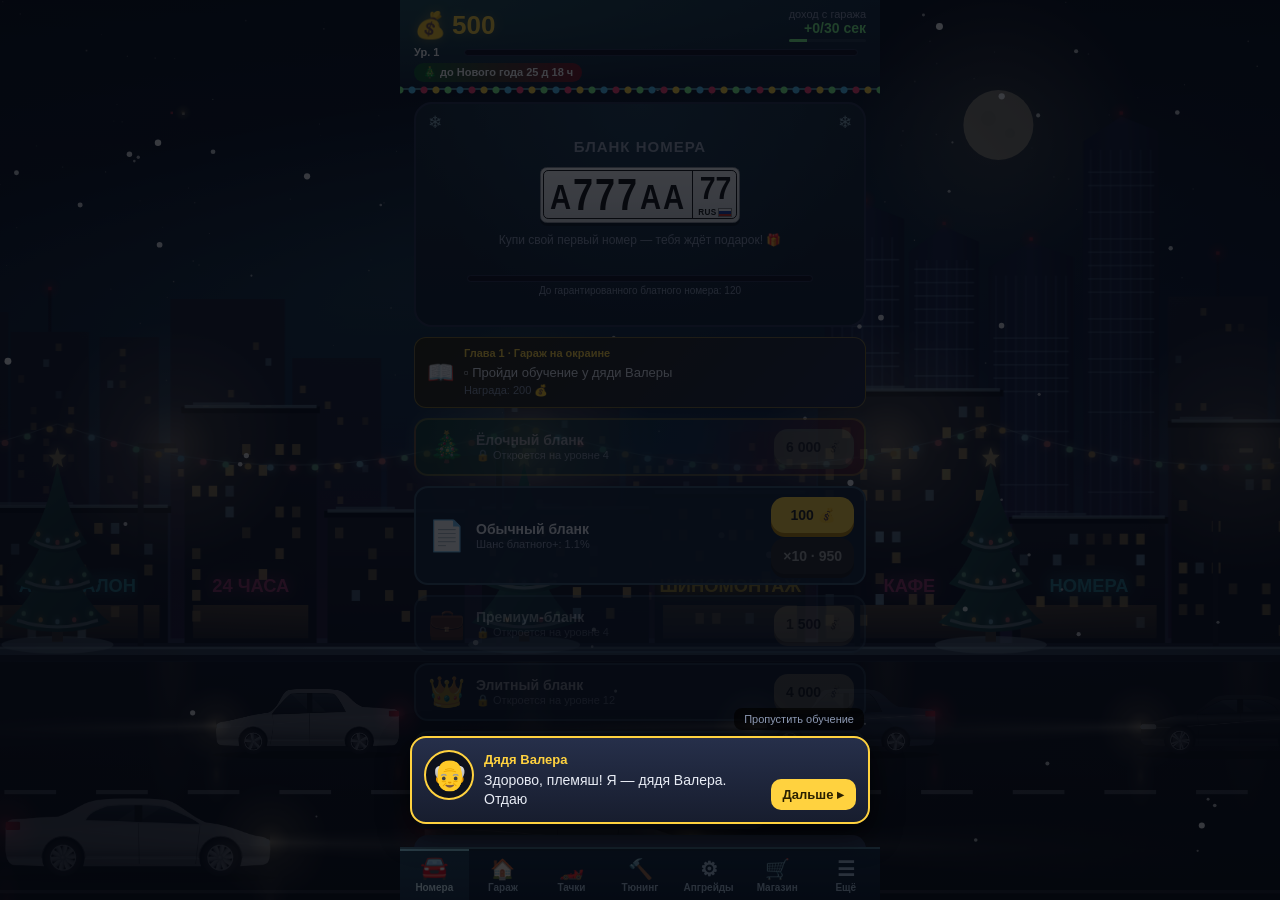
==== commit 19624cff: "Закрепить Гараж мечты с AMG ONE и номером АМР 97" ====
--- a/tg/index.html
+++ b/tg/index.html
@@ -18,11 +18,11 @@
 })();
 </script>
 <noscript><div><img src="https://mc.yandex.ru/watch/114068034" style="position:absolute; left:-9999px;" alt=""></div></noscript>
-<link rel="stylesheet" href="style.css?v=202611281231">
-<link rel="stylesheet" href="scrollbars.css?v=202611281231">
-<link rel="stylesheet" href="cars.css?v=202611281231">
-<link rel="stylesheet" href="ny.css?v=202611281231">
-<link rel="stylesheet" href="garage.css?v=202611281231">
+<link rel="stylesheet" href="style.css?v=202611281249">
+<link rel="stylesheet" href="scrollbars.css?v=202611281249">
+<link rel="stylesheet" href="cars.css?v=202611281249">
+<link rel="stylesheet" href="ny.css?v=202611281249">
+<link rel="stylesheet" href="garage.css?v=202611281249">
 </head>
 <body>
 <div id="bg"></div>
@@ -103,15 +103,15 @@
     <div class="tk-choice" hidden><button type="button" data-choice="open">Посмотреть набор</button><button type="button" data-choice="skip">Играть дальше</button></div></div>
     <button class="tk-next" data-i18n>Дальше ▸</button><button class="tk-skip" data-i18n>Пропустить обучение</button></div></div>
 
-<script src="i18n.js?v=202611281231"></script>
-<script src="platform.js?v=202611281231"></script>
-<script src="bg-city.js?v=202611281231"></script>
-<script src="game.js?v=202611281231"></script>
-<script src="garage-fleet.js?v=202611281231"></script><script src="cars.js?v=202611281231"></script>
-<script src="garage.js?v=202611281231"></script>
+<script src="i18n.js?v=202611281249"></script>
+<script src="platform.js?v=202611281249"></script>
+<script src="bg-city.js?v=202611281249"></script>
+<script src="game.js?v=202611281249"></script>
+<script src="garage-fleet.js?v=202611281249"></script><script src="cars.js?v=202611281249"></script>
+<script src="garage.js?v=202611281249"></script>
 <script>GarageUI.mount();</script>
-<script src="garage-products.js?v=202611281231"></script><script src="garage-store.js?v=202611281231"></script>
-<script>GarageMarket.mount('shop.html?v=202611281231');</script>
-<script src="ny.js?v=202611281231"></script>
+<script src="garage-products.js?v=202611281249"></script><script src="garage-store.js?v=202611281249"></script>
+<script>GarageMarket.mount('shop.html?v=202611281249');</script>
+<script src="ny.js?v=202611281249"></script>
 </body>
 </html>
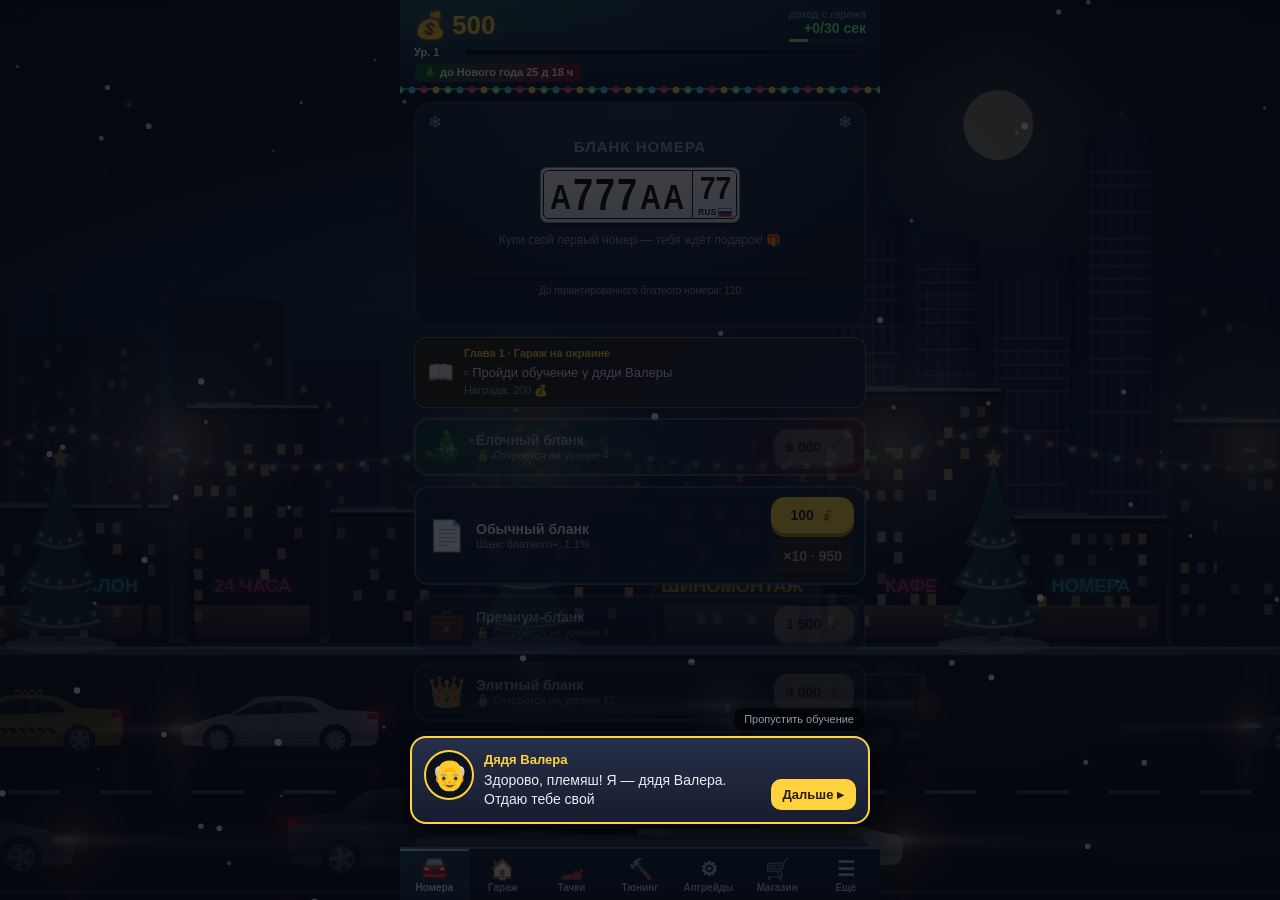
==== commit 09111df2: "Убрать старую витрину контейнеров из Тачек" ====
--- a/tg/index.html
+++ b/tg/index.html
@@ -18,11 +18,11 @@
 })();
 </script>
 <noscript><div><img src="https://mc.yandex.ru/watch/114068034" style="position:absolute; left:-9999px;" alt=""></div></noscript>
-<link rel="stylesheet" href="style.css?v=202611281249">
-<link rel="stylesheet" href="scrollbars.css?v=202611281249">
-<link rel="stylesheet" href="cars.css?v=202611281249">
-<link rel="stylesheet" href="ny.css?v=202611281249">
-<link rel="stylesheet" href="garage.css?v=202611281249">
+<link rel="stylesheet" href="style.css?v=202611281355">
+<link rel="stylesheet" href="scrollbars.css?v=202611281355">
+<link rel="stylesheet" href="cars.css?v=202611281355">
+<link rel="stylesheet" href="ny.css?v=202611281355">
+<link rel="stylesheet" href="garage.css?v=202611281355">
 </head>
 <body>
 <div id="bg"></div>
@@ -103,15 +103,15 @@
     <div class="tk-choice" hidden><button type="button" data-choice="open">Посмотреть набор</button><button type="button" data-choice="skip">Играть дальше</button></div></div>
     <button class="tk-next" data-i18n>Дальше ▸</button><button class="tk-skip" data-i18n>Пропустить обучение</button></div></div>
 
-<script src="i18n.js?v=202611281249"></script>
-<script src="platform.js?v=202611281249"></script>
-<script src="bg-city.js?v=202611281249"></script>
-<script src="game.js?v=202611281249"></script>
-<script src="garage-fleet.js?v=202611281249"></script><script src="cars.js?v=202611281249"></script>
-<script src="garage.js?v=202611281249"></script>
+<script src="i18n.js?v=202611281355"></script>
+<script src="platform.js?v=202611281355"></script>
+<script src="bg-city.js?v=202611281355"></script>
+<script src="game.js?v=202611281355"></script>
+<script src="garage-fleet.js?v=202611281355"></script><script src="cars.js?v=202611281355"></script>
+<script src="garage.js?v=202611281355"></script>
 <script>GarageUI.mount();</script>
-<script src="garage-products.js?v=202611281249"></script><script src="garage-store.js?v=202611281249"></script>
-<script>GarageMarket.mount('shop.html?v=202611281249');</script>
-<script src="ny.js?v=202611281249"></script>
+<script src="garage-products.js?v=202611281355"></script><script src="garage-store.js?v=202611281355"></script>
+<script>GarageMarket.mount('shop.html?v=202611281355');</script>
+<script src="ny.js?v=202611281355"></script>
 </body>
 </html>
--- a/tg/cars.css
+++ b/tg/cars.css
@@ -1,4 +1,4 @@
-/* ===== демо: вкладка «Тачки» внутри игры — контейнеры с машинами, номера на тачках, коллекция ===== */
+/* ===== Вкладка «Тачки», коллекция и выдача машин ===== */
 nav button em#carsDot{display:none}
 #modal{z-index:80}   /* выбор номера открывается и поверх экрана выпадения */
 #tab-cars{padding-bottom:16px}
@@ -10,43 +10,6 @@
 .dc-seg{display:flex;gap:4px;background:var(--card);border:1px solid #232b40;border-radius:14px;padding:4px;margin-bottom:10px}
 .dc-seg button{flex:1;font:bold 12px Arial;border:0;border-radius:10px;padding:9px 2px;background:none;color:var(--dim);cursor:pointer}
 .dc-seg button.on{background:var(--card2);color:var(--gold);box-shadow:inset 0 -2px 0 var(--gold)}
-
-/* ---------- витрина контейнеров ---------- */
-.dc-show{position:relative;height:250px;border-radius:18px;overflow:hidden;border:2px solid var(--line);perspective:700px;touch-action:pan-y;
-  background:radial-gradient(70% 55% at 50% 72%,color-mix(in srgb,var(--rc) 22%,transparent),transparent 70%),linear-gradient(#171d2e,#121726);transition:border-color .5s,box-shadow .5s}
-.dc-show.hot{border-color:var(--rc);box-shadow:0 0 30px color-mix(in srgb,var(--rc) 45%,transparent)}
-.dc-beam{position:absolute;left:50%;top:-40px;width:260px;height:300px;margin-left:-130px;pointer-events:none;filter:blur(3px);
-  background:conic-gradient(from 160deg at 50% 0,transparent,color-mix(in srgb,var(--rc) 35%,transparent) 14deg,color-mix(in srgb,var(--rc) 35%,transparent) 26deg,transparent 40deg)}
-.dc-floor{position:absolute;left:50%;bottom:26px;width:220px;height:46px;margin-left:-110px;border-radius:50%;background:radial-gradient(closest-side,color-mix(in srgb,var(--rc) 55%,transparent),transparent)}
-.dc-floor::after{content:"";position:absolute;inset:12px 34px;border-radius:50%;border:2px solid color-mix(in srgb,var(--rc) 75%,transparent);box-shadow:0 0 18px var(--rc)}
-.dc-ring{position:absolute;left:50%;bottom:30px;width:200px;height:40px;margin-left:-100px;border-radius:50%;border:3px solid var(--rc);opacity:0;pointer-events:none}
-.dc-crate{position:absolute;left:50%;top:22px;width:180px;height:180px;margin-left:-90px;transform-style:preserve-3d}
-.dc-crate .cr{width:100%;height:100%;filter:drop-shadow(0 16px 14px #000c);animation:dcbob 3.2s ease-in-out infinite}
-@keyframes dcbob{0%,100%{transform:translateY(0) rotateY(-10deg)}50%{transform:translateY(-8px) rotateY(10deg)}}
-.dc-streak{position:absolute;inset:0;pointer-events:none;opacity:0;background:repeating-linear-gradient(0deg,transparent 0 12px,color-mix(in srgb,var(--rc) 40%,transparent) 12px 13px,transparent 13px 31px)}
-.dc-arr{position:absolute;top:50%;margin-top:-22px;width:42px;height:42px;border-radius:50%;border:2px solid var(--line);background:#0b0e16cc;color:#fff;font:bold 22px Arial;z-index:3;cursor:pointer}
-.dc-arr.l{left:8px}.dc-arr.r{right:8px}.dc-arr:disabled{opacity:.25}
-.dc-dots{position:absolute;left:0;right:0;bottom:8px;display:flex;justify-content:center;gap:5px}
-.dc-dots i{width:7px;height:7px;border-radius:4px;background:#ffffff30;transition:.35s}.dc-dots i.on{width:20px;background:var(--rc)}
-.dc-orb{position:absolute;width:6px;height:6px;border-radius:50%;background:var(--rc);box-shadow:0 0 8px var(--rc);pointer-events:none;animation:dcorb 3s linear infinite}
-@keyframes dcorb{0%{transform:rotate(0) translateX(105px) rotate(0) scale(.6)}50%{transform:rotate(180deg) translateX(105px) rotate(-180deg) scale(1.2)}100%{transform:rotate(360deg) translateX(105px) rotate(-360deg) scale(.6)}}
-.dc-info{padding:12px 2px 0}
-.dc-name{text-align:center;font-size:22px;font-weight:bold;color:var(--rc);text-shadow:0 0 14px color-mix(in srgb,var(--rc) 55%,transparent);min-height:27px}
-.dc-name span{display:inline-block;animation:dcl .45s cubic-bezier(.2,1.6,.4,1) both}
-@keyframes dcl{0%{opacity:0;transform:translateY(14px) scale(.4) rotate(-12deg)}100%{opacity:1;transform:none}}
-.dc-note{text-align:center;font-size:12px;color:var(--dim);margin-top:2px}
-.dc-free{display:block;width:max-content;margin:6px auto 0;font:bold 11px Arial;padding:4px 10px;border-radius:7px;background:var(--ok);color:#0b2a14;animation:readypulse 1.4s infinite}
-.dc-bar{display:flex;height:14px;border-radius:7px;overflow:hidden;background:#ffffff0c;margin-top:12px}
-.dc-bar i{height:100%;min-width:4px;transform-origin:left;animation:dcgrow .5s cubic-bezier(.2,.9,.3,1) both}
-@keyframes dcgrow{from{transform:scaleX(0)}}
-.dc-leg{display:flex;flex-wrap:wrap;gap:3px 11px;font-size:11px;color:#c7cee0;margin-top:6px}
-.dc-leg span::before{content:"";display:inline-block;width:8px;height:8px;border-radius:2px;background:var(--c);margin-right:5px}
-.dc-thumbs{display:flex;gap:6px;overflow-x:auto;margin-top:10px;padding-bottom:3px}
-.dc-thumbs div{flex:none;width:78px;border-radius:10px;background:var(--card);border:1px solid #232b40;border-bottom:3px solid var(--c);padding:4px;text-align:center;font-size:9px;color:#c7cee0;line-height:1.15;animation:dcin .4s both}
-@keyframes dcin{from{opacity:0;transform:translateX(26px)}}
-.dc-thumbs img{width:70px;height:36px;object-fit:contain}
-.dc-open{font-size:18px}
-.dc-open.star small{display:block;font-size:11px;opacity:.8}
 
 /* ---------- машина + номер поверх фото ---------- */
 .dc-car{position:relative;line-height:0}
@@ -151,57 +114,6 @@
 @keyframes dcpin{0%{opacity:0;transform:translateY(14px)}100%{opacity:1;transform:none}}
 .dc-flash{position:fixed;inset:0;background:#fff;opacity:0;pointer-events:none;z-index:72}.dc-flash.go{animation:dcfl .6s ease-out}@keyframes dcfl{0%{opacity:.85}100%{opacity:0}}
 
-/* лента всех контейнеров над витриной: звёздный первым и заметнее всех */
-@property --dca{syntax:"<angle>";initial-value:0deg;inherits:false}
-.dc-list{display:flex;gap:7px;overflow-x:auto;margin:0 0 10px;padding:9px 2px 7px;scroll-snap-type:x proximity;
-  -webkit-mask-image:linear-gradient(90deg,#000 0,#000 calc(100% - 30px),#0003);mask-image:linear-gradient(90deg,#000 0,#000 calc(100% - 30px),#0003)}
-.dc-li{flex:none;width:76px;position:relative;scroll-snap-align:start;border-radius:12px;background:var(--card);border:2px solid #232b40;padding:4px 3px 6px;text-align:center;cursor:pointer;transition:transform .2s,border-color .2s,box-shadow .2s}
-.dc-li .cr{display:block;width:44px;height:44px;margin:0 auto;animation:none;filter:drop-shadow(0 3px 3px #000a)}
-.dc-li b{display:block;font:bold 10px Arial;color:var(--rc);margin-top:1px}
-.dc-li small{display:block;font:bold 10px Arial;color:var(--gold);margin-top:1px;white-space:nowrap}
-.dc-li.fr small{color:var(--ok)}
-.dc-li.on{border-color:var(--rc);box-shadow:0 0 14px color-mix(in srgb,var(--rc) 50%,transparent);transform:translateY(-2px)}
-.dc-li:active{transform:scale(.95)}
-.dc-li.hit{width:120px;padding:6px 4px 7px;border:2px solid transparent;
-  background:linear-gradient(160deg,#16243a,#1a1530) padding-box,conic-gradient(from var(--dca),#5ef2ff,#ffd23f,#ff3d71,#b388ff,#5ef2ff) border-box;
-  animation:dchit 3s linear infinite;box-shadow:0 0 18px #5ef2ff40}
-.dc-li.hit.on{box-shadow:0 0 26px #5ef2ff88}
-@keyframes dchit{to{--dca:360deg}}
-.dc-li.hit .cr{width:58px;height:58px;animation:dcbob 2.6s ease-in-out infinite}
-.dc-li.hit b{font-size:12px;color:#fff;text-shadow:0 0 8px #5ef2ff}
-.dc-li.hit small{font-size:12px;color:#7fd3ff}
-.dc-li em{display:block;font:bold 9.5px Arial;font-style:normal;margin-top:2px;background:linear-gradient(90deg,#fff,#7fb0ff,#ff6b78,#5ef2ff,#fff);background-size:200% 100%;-webkit-background-clip:text;background-clip:text;color:transparent;animation:dctri 2s linear infinite}
-.dc-badge{position:absolute;top:-9px;left:50%;transform:translateX(-50%);z-index:2;font:bold 9.5px Arial;white-space:nowrap;padding:2px 7px;border-radius:7px;color:#fff;
-  background:linear-gradient(90deg,#ff3d71,#ffb300);box-shadow:0 2px 6px #0008;animation:readypulse 1.4s infinite}
-.dc-badge.g{background:var(--ok);color:#0b2a14;padding:1px 5px}
-/* сцена звёздного: мерцающие звёзды и лента-плашка */
-.dc-show.star{background:radial-gradient(70% 55% at 50% 72%,#5ef2ff33,transparent 70%),radial-gradient(90% 60% at 50% 0,#2a1d4a,transparent 70%),linear-gradient(#141a33,#10142a)}
-.dc-twinkle{position:absolute;inset:0;pointer-events:none;animation:dctw 2.4s ease-in-out infinite alternate;
-  background-image:radial-gradient(2px 2px at 12% 22%,#fff,transparent),radial-gradient(1.5px 1.5px at 28% 58%,#ffd76a,transparent),radial-gradient(2px 2px at 82% 18%,#fff,transparent),
-    radial-gradient(1.5px 1.5px at 70% 62%,#7fd3ff,transparent),radial-gradient(2px 2px at 90% 48%,#ffd76a,transparent),radial-gradient(1.5px 1.5px at 8% 70%,#7fd3ff,transparent),
-    radial-gradient(2px 2px at 40% 12%,#fff,transparent),radial-gradient(1.5px 1.5px at 60% 30%,#fff,transparent)}
-@keyframes dctw{from{opacity:.35}to{opacity:1}}
-.dc-ribbon{position:absolute;top:10px;left:50%;transform:translateX(-50%);z-index:2;white-space:nowrap;font:bold 11px Arial;color:#2a1600;padding:4px 12px;border-radius:8px;
-  background:linear-gradient(90deg,#ffd23f,#ffb300);box-shadow:0 3px 10px #0008;animation:dcrib .6s cubic-bezier(.2,1.5,.4,1) both}
-@keyframes dcrib{from{opacity:0;transform:translate(-50%,-14px) scale(.7)}}
-.dc-promo{margin:8px auto 0;max-width:330px;text-align:center;font-size:12px;color:#cfe9ff;background:#5ef2ff14;border:1px solid #5ef2ff40;border-radius:10px;padding:6px 10px}
-.dc-promo b{color:#5ef2ff}
-
-/* горизонтальные ленты: тонкий золотистый ползунок (общий стиль игры), колёсико мыши листает вбок, правый край гаснет — видно, что дальше ещё есть */
-.dc-thumbs,.dc-filters{padding-bottom:7px;scroll-snap-type:x proximity;
-  -webkit-mask-image:linear-gradient(90deg,#000 0,#000 calc(100% - 30px),#0003);mask-image:linear-gradient(90deg,#000 0,#000 calc(100% - 30px),#0003)}
-.dc-thumbs>div{scroll-snap-align:start}
-
-/* закрыть экран выпадения */
-.dco-close{margin-top:8px;font-size:13px!important;padding:10px!important;background:transparent!important;box-shadow:none!important;color:var(--dim)!important;border:1px solid #ffffff25!important}
-.dco-x{position:absolute;top:14px;right:14px;z-index:6;width:38px;height:38px;border-radius:50%;border:1px solid #ffffff30;background:#0009;color:#fff;font:bold 18px Arial;cursor:pointer}
-.dc-acts{display:flex;gap:6px;margin-top:8px}
-.dc-act{flex:1;font:bold 12px Arial;border-radius:10px;padding:8px 6px;cursor:pointer;background:#ffffff08;border:1px solid #ffffff25;color:#cfd6e6;white-space:nowrap;overflow:hidden;text-overflow:ellipsis}
-.dc-act.on{border-color:var(--gold);color:var(--gold);background:#ffd23f14}
-.dc-act.sell{color:#ff8a98;border-color:#e0475b66}
-.dc-act.sell.sure{background:#e0475b;color:#fff;border-color:#e0475b;animation:readypulse 1s infinite}
-.dc-inprof{margin-top:6px;font:bold 11px Arial;color:var(--gold);text-align:center}
-
 /* тачка в карточке профиля */
 .pcar{margin-top:10px;border-radius:14px;padding:8px 10px 10px;text-align:center;border:1px solid color-mix(in srgb,var(--rc) 50%,#232b40);
   background:radial-gradient(90% 70% at 50% 45%,color-mix(in srgb,var(--rc) 25%,transparent),transparent 75%),#0e1220}
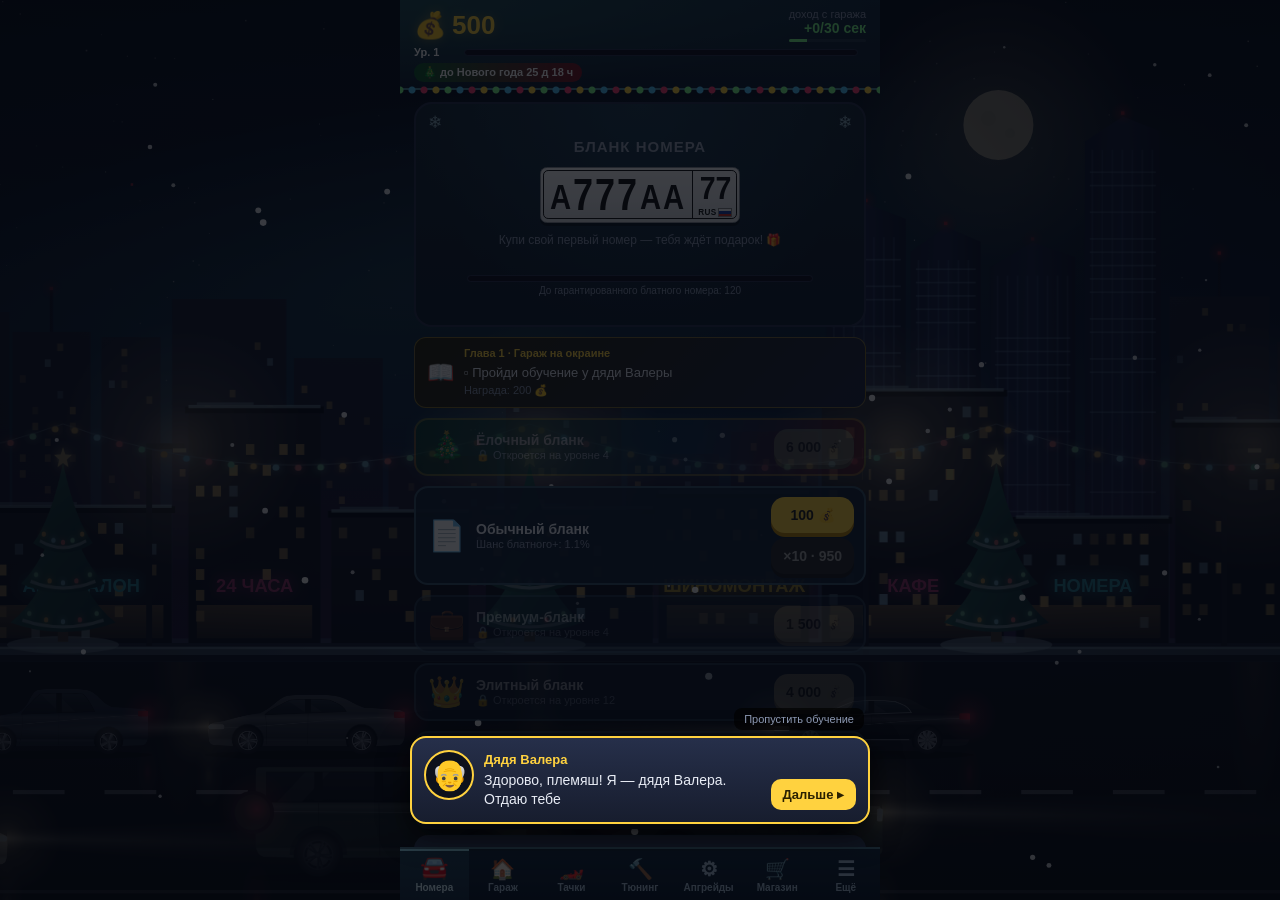
==== commit e2a13b4a: "Восстановить оформление кнопок в карточках машин" ====
--- a/tg/index.html
+++ b/tg/index.html
@@ -18,11 +18,11 @@
 })();
 </script>
 <noscript><div><img src="https://mc.yandex.ru/watch/114068034" style="position:absolute; left:-9999px;" alt=""></div></noscript>
-<link rel="stylesheet" href="style.css?v=202611281355">
-<link rel="stylesheet" href="scrollbars.css?v=202611281355">
-<link rel="stylesheet" href="cars.css?v=202611281355">
-<link rel="stylesheet" href="ny.css?v=202611281355">
-<link rel="stylesheet" href="garage.css?v=202611281355">
+<link rel="stylesheet" href="style.css?v=202611281402">
+<link rel="stylesheet" href="scrollbars.css?v=202611281402">
+<link rel="stylesheet" href="cars.css?v=202611281402">
+<link rel="stylesheet" href="ny.css?v=202611281402">
+<link rel="stylesheet" href="garage.css?v=202611281402">
 </head>
 <body>
 <div id="bg"></div>
@@ -103,15 +103,15 @@
     <div class="tk-choice" hidden><button type="button" data-choice="open">Посмотреть набор</button><button type="button" data-choice="skip">Играть дальше</button></div></div>
     <button class="tk-next" data-i18n>Дальше ▸</button><button class="tk-skip" data-i18n>Пропустить обучение</button></div></div>
 
-<script src="i18n.js?v=202611281355"></script>
-<script src="platform.js?v=202611281355"></script>
-<script src="bg-city.js?v=202611281355"></script>
-<script src="game.js?v=202611281355"></script>
-<script src="garage-fleet.js?v=202611281355"></script><script src="cars.js?v=202611281355"></script>
-<script src="garage.js?v=202611281355"></script>
+<script src="i18n.js?v=202611281402"></script>
+<script src="platform.js?v=202611281402"></script>
+<script src="bg-city.js?v=202611281402"></script>
+<script src="game.js?v=202611281402"></script>
+<script src="garage-fleet.js?v=202611281402"></script><script src="cars.js?v=202611281402"></script>
+<script src="garage.js?v=202611281402"></script>
 <script>GarageUI.mount();</script>
-<script src="garage-products.js?v=202611281355"></script><script src="garage-store.js?v=202611281355"></script>
-<script>GarageMarket.mount('shop.html?v=202611281355');</script>
-<script src="ny.js?v=202611281355"></script>
+<script src="garage-products.js?v=202611281402"></script><script src="garage-store.js?v=202611281402"></script>
+<script>GarageMarket.mount('shop.html?v=202611281402');</script>
+<script src="ny.js?v=202611281402"></script>
 </body>
 </html>
--- a/tg/cars.css
+++ b/tg/cars.css
@@ -37,7 +37,8 @@
 @keyframes dcfly{0%{transform:translateY(-260%) rotate(-18deg) scale(1.4);opacity:0}60%{transform:translateY(6%) rotate(2deg);opacity:1}100%{transform:none}}
 
 /* ---------- мои тачки ---------- */
-.dc-filters{display:flex;gap:6px;overflow-x:auto;margin-bottom:10px;padding-bottom:2px}
+.dc-filters{display:flex;gap:6px;overflow-x:auto;margin-bottom:10px;padding-bottom:7px;scroll-snap-type:x proximity;
+  -webkit-mask-image:linear-gradient(90deg,#000 0,#000 calc(100% - 30px),#0003);mask-image:linear-gradient(90deg,#000 0,#000 calc(100% - 30px),#0003)}
 .dc-filters button{flex:none;font:bold 11px Arial;border:1px solid #2a3350;border-radius:12px;padding:6px 10px;background:var(--card);color:#cfd6e6;cursor:pointer}
 .dc-filters button.on{background:var(--gold);color:#222;border-color:var(--gold)}
 .dc-filters button i{font-style:normal;display:inline-block;width:8px;height:8px;border-radius:50%;background:var(--c);margin-right:4px}
@@ -48,6 +49,20 @@
 .dc-crow{display:flex;align-items:center;gap:8px;margin-top:4px}
 .dc-crow .t{flex:1;min-width:0}.dc-crow .t b{display:block;font-size:15px;white-space:nowrap;overflow:hidden;text-overflow:ellipsis}
 .dc-crow .t small{font-size:12px;color:var(--ok);font-weight:bold}.dc-crow .t small.no{color:#ff8a98}
+.dc-acts{display:grid;grid-template-columns:repeat(2,minmax(0,1fr));gap:8px;margin-top:10px}
+.dc-acts small{align-self:center;color:var(--dim);font-size:11px;text-align:center}
+.dc-act{min-height:42px;padding:7px 8px;border:1px solid #475778;border-radius:10px;background:#202b43;color:#eef3ff;
+  font:700 12px/1.25 Arial,sans-serif;cursor:pointer;transition:background .15s,border-color .15s}
+.dc-act.on{border-color:#ab883d;color:var(--gold);background:#302a20}
+.dc-act.sell{border-color:#845063;background:#312433;color:#ffabb7}
+.dc-act.sell.sure{border-color:#df5f73;background:#ac374d;color:#fff}
+.dc-act:focus-visible,.dco-x:focus-visible{outline:2px solid #d8f8ff;outline-offset:2px}
+@media (hover:hover){
+  .dc-act:hover{border-color:#7187b0;background:#2b3956}
+  .dc-act.on:hover{border-color:var(--gold);background:#413321}
+  .dc-act.sell:hover{border-color:#d37a90;background:#453044}
+  .dc-act.sell.sure:hover{border-color:#ff93a6;background:#c9445b}
+}
 .dc-pair{display:inline-block;margin-left:4px;font-size:10px;padding:1px 6px;border-radius:6px;background:#ffd23f26;color:var(--gold)}
 .dc-card.pop{animation:dccard .6s}
 @keyframes dccard{30%{transform:scale(1.03);box-shadow:0 0 30px var(--rc)}}
@@ -111,6 +126,8 @@
 .dco-i div{border-radius:10px;background:var(--card);border:1px solid #232b40;padding:7px 12px;font-size:11px;color:var(--dim);text-align:center}.dco-i b{display:block;color:#fff;font-size:14px;margin-top:2px}
 .dco-b{position:relative;width:92%;animation:dcpin .5s .7s both}
 .dco-b .row2{display:flex;gap:8px}.dco-b .btn{font-size:14px;padding:12px 6px}
+.dco-b .dco-close{margin-top:8px;padding:10px;border:1px solid #ffffff25;background:transparent;box-shadow:none;color:var(--dim);font-size:13px}
+.dco-x{position:absolute;top:14px;right:14px;z-index:6;width:38px;height:38px;border:1px solid #ffffff30;border-radius:50%;background:#0009;color:#fff;font:bold 18px Arial;cursor:pointer}
 @keyframes dcpin{0%{opacity:0;transform:translateY(14px)}100%{opacity:1;transform:none}}
 .dc-flash{position:fixed;inset:0;background:#fff;opacity:0;pointer-events:none;z-index:72}.dc-flash.go{animation:dcfl .6s ease-out}@keyframes dcfl{0%{opacity:.85}100%{opacity:0}}
 
